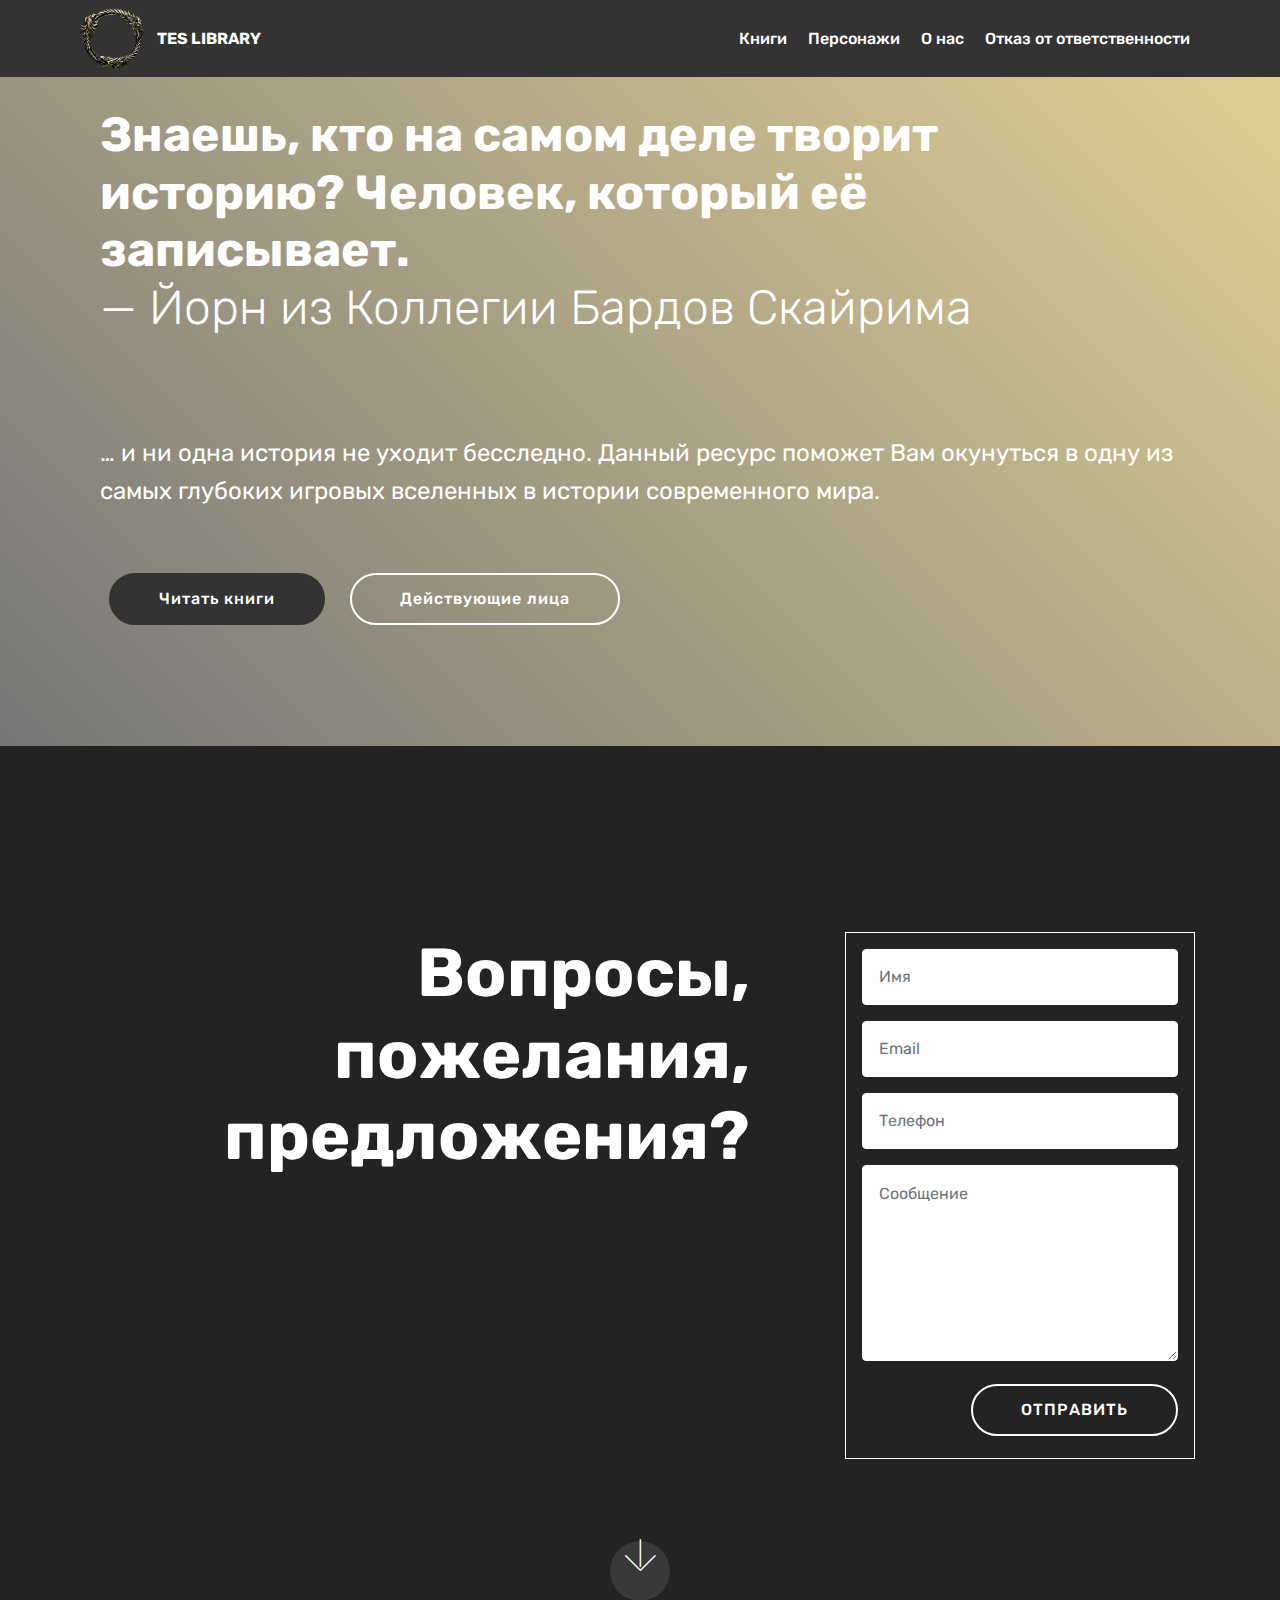
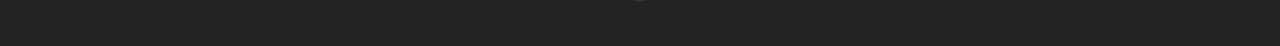
==== index.html @ db8ef919 "create github pages" ====
<!DOCTYPE html>
<html >
<head>
  <!-- Site made with Mobirise Website Builder v4.9.3, https://mobirise.com -->
  <meta charset="UTF-8">
  <meta http-equiv="X-UA-Compatible" content="IE=edge">
  <meta name="generator" content="Mobirise v4.9.3, mobirise.com">
  <meta name="viewport" content="width=device-width, initial-scale=1, minimum-scale=1">
  <link rel="shortcut icon" href="assets/images/81dlpqlgoojjxayufysp-122x116.png" type="image/x-icon">
  <meta name="description" content="">
  <title>Home</title>
  <link rel="stylesheet" href="assets/web/assets/mobirise-icons/mobirise-icons.css">
  <link rel="stylesheet" href="assets/tether/tether.min.css">
  <link rel="stylesheet" href="assets/bootstrap/css/bootstrap.min.css">
  <link rel="stylesheet" href="assets/bootstrap/css/bootstrap-grid.min.css">
  <link rel="stylesheet" href="assets/bootstrap/css/bootstrap-reboot.min.css">
  <link rel="stylesheet" href="assets/dropdown/css/style.css">
  <link rel="stylesheet" href="assets/theme/css/style.css">
  <link rel="stylesheet" href="assets/mobirise/css/mbr-additional.css" type="text/css">
  
  
  
</head>
<body>
  <section class="menu cid-rihI0V4SAQ" once="menu" id="menu1-6">

    

    <nav class="navbar navbar-expand beta-menu navbar-dropdown align-items-center navbar-fixed-top navbar-toggleable-sm">
        <button class="navbar-toggler navbar-toggler-right" type="button" data-toggle="collapse" data-target="#navbarSupportedContent" aria-controls="navbarSupportedContent" aria-expanded="false" aria-label="Toggle navigation">
            <div class="hamburger">
                <span></span>
                <span></span>
                <span></span>
                <span></span>
            </div>
        </button>
        <div class="menu-logo">
            <div class="navbar-brand">
                <span class="navbar-logo">
                    <a href="https://mobirise.co">
                         <img src="assets/images/81dlpqlgoojjxayufysp-122x116.png" alt="Mobirise" title="" style="height: 3.8rem;">
                    </a>
                </span>
                <span class="navbar-caption-wrap"><a class="navbar-caption text-white display-4" href="index.html">
                        TES LIBRARY&nbsp;</a></span>
            </div>
        </div>
        <div class="collapse navbar-collapse" id="navbarSupportedContent">
            <ul class="navbar-nav nav-dropdown nav-right" data-app-modern-menu="true"><li class="nav-item"><a class="nav-link link text-white display-4" href="page1.html">Книги</a></li>
                <li class="nav-item">
                    <a class="nav-link link text-white display-4" href="page2.html">Персонажи</a>
                </li><li class="nav-item"><a class="nav-link link text-white display-4" href="page3.html">О нас</a></li><li class="nav-item"><a class="nav-link link text-white display-4" href="page4.html">Отказ от ответственности</a></li></ul>
            
        </div>
    </nav>
</section>

<section class="engine"><a href="https://mobirise.info/i">free web creation software</a></section><section class="header11 cid-rihJgWOE3e" id="header11-9">

    <!-- Block parameters controls (Blue "Gear" panel) -->
    
    <!-- End block parameters -->

    
    <div class="container align-left">
        <div class="media-container-column mbr-white col-md-12">
            
            <h1 class="mbr-section-title py-3 mbr-fonts-style display-2"><strong>Знаешь, кто на самом деле творит историю? Человек, который её записывает.</strong> <br>— Йорн из Коллегии Бардов Скайрима<div>
</div><div><br></div></h1>
            <p class="mbr-text py-3 mbr-fonts-style display-5">… и ни одна история не уходит бесследно. Данный ресурс поможет Вам окунуться в одну из самых глубоких игровых вселенных в истории современного мира.&nbsp;</p>
            <div class="mbr-section-btn py-4"><a class="btn btn-md btn-black display-4" href="page1.html" target="_blank">Читать книги</a>
                    <a class="btn btn-md btn-white-outline display-4" href="page2.html" target="_blank">Действующие лица</a></div>
        </div>
    </div>

    
</section>

<section class="header15 cid-rihPOSLwlx mbr-fullscreen" id="header15-a">

    

    

    <div class="container align-right">
<div class="row">
    <div class="mbr-white col-lg-8 col-md-7 content-container">
        <h1 class="mbr-section-title mbr-bold pb-3 mbr-fonts-style display-1">
            Вопросы, пожелания, предложения?</h1>
        
    </div>
    <div class="col-lg-4 col-md-5">
    <div class="form-container">
        <div class="media-container-column" data-form-type="formoid">
            <div data-form-alert="" hidden="" class="align-center">Отправлено!</div>
            <form class="mbr-form" action="https://mobirise.com/" method="post" data-form-title="Mobirise Form"><input type="hidden" name="email" data-form-email="true" value="5bpHec1VFSGsi0i2sozHZeYH9Sbs2ukqjvYmIWT3O6rMFtMA8fcVnVNK/WlCzVybri4dU84wV6LlljpIEegWQL6EDV6+Tz4elAezHGu1z51g9LzbKJCFV5ev92vc1keq">
                <div data-for="name">
                    <div class="form-group">
                        <input type="text" class="form-control px-3" name="name" data-form-field="Name" placeholder="Имя" required="" id="name-header15-a">
                    </div>
                </div>
                <div data-for="email">
                    <div class="form-group">
                        <input type="email" class="form-control px-3" name="email" data-form-field="Email" placeholder="Email" required="" id="email-header15-a">
                    </div>
                </div>
                <div data-for="phone">
                    <div class="form-group">
                        <input type="tel" class="form-control px-3" name="phone" data-form-field="Phone" placeholder="Телефон" id="phone-header15-a">
                    </div>
                </div>
                <div class="form-group" data-for="message">
                    <textarea type="text" class="form-control px-3" name="message" rows="7" placeholder="Сообщение" data-form-field="Message" id="message-header15-a"></textarea>
                </div>
                <span class="input-group-btn"><button href="" type="submit" class="btn btn-form btn-white-outline display-4">ОТПРАВИТЬ</button></span>
            </form>
        </div>
    </div>
    </div>
</div>
    </div>
    <div class="mbr-arrow hidden-sm-down" aria-hidden="true">
        <a href="#next">
            <i class="mbri-down mbr-iconfont"></i>
        </a>
    </div>
</section>


  <script src="assets/web/assets/jquery/jquery.min.js"></script>
  <script src="assets/popper/popper.min.js"></script>
  <script src="assets/tether/tether.min.js"></script>
  <script src="assets/bootstrap/js/bootstrap.min.js"></script>
  <script src="assets/smoothscroll/smooth-scroll.js"></script>
  <script src="assets/dropdown/js/script.min.js"></script>
  <script src="assets/touchswipe/jquery.touch-swipe.min.js"></script>
  <script src="assets/theme/js/script.js"></script>
  <script src="assets/formoid/formoid.min.js"></script>
  
  
</body>
</html>
---- assets/web/assets/mobirise-icons/mobirise-icons.css ----
@font-face {
  font-family: 'MobiriseIcons';
  src:  url('mobirise-icons.eot?spat4u');
  src:  url('mobirise-icons.eot?spat4u#iefix') format('embedded-opentype'),
    url('mobirise-icons.ttf?spat4u') format('truetype'),
    url('mobirise-icons.woff?spat4u') format('woff'),
    url('mobirise-icons.svg?spat4u#MobiriseIcons') format('svg');
  font-weight: normal;
  font-style: normal;
}

[class^="mbri-"], [class*=" mbri-"] {
  /* use !important to prevent issues with browser extensions that change fonts */
  font-family: MobiriseIcons !important;
  speak: none;
  font-style: normal;
  font-weight: normal;
  font-variant: normal;
  text-transform: none;
  line-height: 1;

  /* Better Font Rendering =========== */
  -webkit-font-smoothing: antialiased;
  -moz-osx-font-smoothing: grayscale;
}

.mbri-add-submenu:before {
  content: "\e900";
}
.mbri-alert:before {
  content: "\e901";
}
.mbri-align-center:before {
  content: "\e902";
}
.mbri-align-justify:before {
  content: "\e903";
}
.mbri-align-left:before {
  content: "\e904";
}
.mbri-align-right:before {
  content: "\e905";
}
.mbri-android:before {
  content: "\e906";
}
.mbri-apple:before {
  content: "\e907";
}
.mbri-arrow-down:before {
  content: "\e908";
}
.mbri-arrow-next:before {
  content: "\e909";
}
.mbri-arrow-prev:before {
  content: "\e90a";
}
.mbri-arrow-up:before {
  content: "\e90b";
}
.mbri-bold:before {
  content: "\e90c";
}
.mbri-bookmark:before {
  content: "\e90d";
}
.mbri-bootstrap:before {
  content: "\e90e";
}
.mbri-briefcase:before {
  content: "\e90f";
}
.mbri-browse:before {
  content: "\e910";
}
.mbri-bulleted-list:before {
  content: "\e911";
}
.mbri-calendar:before {
  content: "\e912";
}
.mbri-camera:before {
  content: "\e913";
}
.mbri-cart-add:before {
  content: "\e914";
}
.mbri-cart-full:before {
  content: "\e915";
}
.mbri-cash:before {
  content: "\e916";
}
.mbri-change-style:before {
  content: "\e917";
}
.mbri-chat:before {
  content: "\e918";
}
.mbri-clock:before {
  content: "\e919";
}
.mbri-close:before {
  content: "\e91a";
}
.mbri-cloud:before {
  content: "\e91b";
}
.mbri-code:before {
  content: "\e91c";
}
.mbri-contact-form:before {
  content: "\e91d";
}
.mbri-credit-card:before {
  content: "\e91e";
}
.mbri-cursor-click:before {
  content: "\e91f";
}
.mbri-cust-feedback:before {
  content: "\e920";
}
.mbri-database:before {
  content: "\e921";
}
.mbri-delivery:before {
  content: "\e922";
}
.mbri-desktop:before {
  content: "\e923";
}
.mbri-devices:before {
  content: "\e924";
}
.mbri-down:before {
  content: "\e925";
}
.mbri-download:before {
  content: "\e989";
}
.mbri-drag-n-drop:before {
  content: "\e927";
}
.mbri-drag-n-drop2:before {
  content: "\e928";
}
.mbri-edit:before {
  content: "\e929";
}
.mbri-edit2:before {
  content: "\e92a";
}
.mbri-error:before {
  content: "\e92b";
}
.mbri-extension:before {
  content: "\e92c";
}
.mbri-features:before {
  content: "\e92d";
}
.mbri-file:before {
  content: "\e92e";
}
.mbri-flag:before {
  content: "\e92f";
}
.mbri-folder:before {
  content: "\e930";
}
.mbri-gift:before {
  content: "\e931";
}
.mbri-github:before {
  content: "\e932";
}
.mbri-globe:before {
  content: "\e933";
}
.mbri-globe-2:before {
  content: "\e934";
}
.mbri-growing-chart:before {
  content: "\e935";
}
.mbri-hearth:before {
  content: "\e936";
}
.mbri-help:before {
  content: "\e937";
}
.mbri-home:before {
  content: "\e938";
}
.mbri-hot-cup:before {
  content: "\e939";
}
.mbri-idea:before {
  content: "\e93a";
}
.mbri-image-gallery:before {
  content: "\e93b";
}
.mbri-image-slider:before {
  content: "\e93c";
}
.mbri-info:before {
  content: "\e93d";
}
.mbri-italic:before {
  content: "\e93e";
}
.mbri-key:before {
  content: "\e93f";
}
.mbri-laptop:before {
  content: "\e940";
}
.mbri-layers:before {
  content: "\e941";
}
.mbri-left-right:before {
  content: "\e942";
}
.mbri-left:before {
  content: "\e943";
}
.mbri-letter:before {
  content: "\e944";
}
.mbri-like:before {
  content: "\e945";
}
.mbri-link:before {
  content: "\e946";
}
.mbri-lock:before {
  content: "\e947";
}
.mbri-login:before {
  content: "\e948";
}
.mbri-logout:before {
  content: "\e949";
}
.mbri-magic-stick:before {
  content: "\e94a";
}
.mbri-map-pin:before {
  content: "\e94b";
}
.mbri-menu:before {
  content: "\e94c";
}
.mbri-mobile:before {
  content: "\e94d";
}
.mbri-mobile2:before {
  content: "\e94e";
}
.mbri-mobirise:before {
  content: "\e94f";
}
.mbri-more-horizontal:before {
  content: "\e950";
}
.mbri-more-vertical:before {
  content: "\e951";
}
.mbri-music:before {
  content: "\e952";
}
.mbri-new-file:before {
  content: "\e953";
}
.mbri-numbered-list:before {
  content: "\e954";
}
.mbri-opened-folder:before {
  content: "\e955";
}
.mbri-pages:before {
  content: "\e956";
}
.mbri-paper-plane:before {
  content: "\e957";
}
.mbri-paperclip:before {
  content: "\e958";
}
.mbri-photo:before {
  content: "\e959";
}
.mbri-photos:before {
  content: "\e95a";
}
.mbri-pin:before {
  content: "\e95b";
}
.mbri-play:before {
  content: "\e95c";
}
.mbri-plus:before {
  content: "\e95d";
}
.mbri-preview:before {
  content: "\e95e";
}
.mbri-print:before {
  content: "\e95f";
}
.mbri-protect:before {
  content: "\e960";
}
.mbri-question:before {
  content: "\e961";
}
.mbri-quote-left:before {
  content: "\e962";
}
.mbri-quote-right:before {
  content: "\e963";
}
.mbri-refresh:before {
  content: "\e964";
}
.mbri-responsive:before {
  content: "\e965";
}
.mbri-right:before {
  content: "\e966";
}
.mbri-rocket:before {
  content: "\e967";
}
.mbri-sad-face:before {
  content: "\e968";
}
.mbri-sale:before {
  content: "\e969";
}
.mbri-save:before {
  content: "\e96a";
}
.mbri-search:before {
  content: "\e96b";
}
.mbri-setting:before {
  content: "\e96c";
}
.mbri-setting2:before {
  content: "\e96d";
}
.mbri-setting3:before {
  content: "\e96e";
}
.mbri-share:before {
  content: "\e96f";
}
.mbri-shopping-bag:before {
  content: "\e970";
}
.mbri-shopping-basket:before {
  content: "\e971";
}
.mbri-shopping-cart:before {
  content: "\e972";
}
.mbri-sites:before {
  content: "\e973";
}
.mbri-smile-face:before {
  content: "\e974";
}
.mbri-speed:before {
  content: "\e975";
}
.mbri-star:before {
  content: "\e976";
}
.mbri-success:before {
  content: "\e977";
}
.mbri-sun:before {
  content: "\e978";
}
.mbri-sun2:before {
  content: "\e979";
}
.mbri-tablet:before {
  content: "\e97a";
}
.mbri-tablet-vertical:before {
  content: "\e97b";
}
.mbri-target:before {
  content: "\e97c";
}
.mbri-timer:before {
  content: "\e97d";
}
.mbri-to-ftp:before {
  content: "\e97e";
}
.mbri-to-local-drive:before {
  content: "\e97f";
}
.mbri-touch-swipe:before {
  content: "\e980";
}
.mbri-touch:before {
  content: "\e981";
}
.mbri-trash:before {
  content: "\e982";
}
.mbri-underline:before {
  content: "\e983";
}
.mbri-unlink:before {
  content: "\e984";
}
.mbri-unlock:before {
  content: "\e985";
}
.mbri-up-down:before {
  content: "\e986";
}
.mbri-up:before {
  content: "\e987";
}
.mbri-update:before {
  content: "\e988";
}
.mbri-upload:before {
 content: "\e926"; 
}
.mbri-user:before {
  content: "\e98a";
}
.mbri-user2:before {
  content: "\e98b";
}
.mbri-users:before {
  content: "\e98c";
}
.mbri-video:before {
  content: "\e98d";
}
.mbri-video-play:before {
  content: "\e98e";
}
.mbri-watch:before {
  content: "\e98f";
}
.mbri-website-theme:before {
  content: "\e990";
}
.mbri-wifi:before {
  content: "\e991";
}
.mbri-windows:before {
  content: "\e992";
}
.mbri-zoom-out:before {
  content: "\e993";
}
.mbri-redo:before {
  content: "\e994";
}
.mbri-undo:before {
  content: "\e995";
}
---- assets/dropdown/css/style.css ----
.navbar-dropdown {
  left: 0;
  padding: 0;
  position: absolute;
  right: 0;
  top: 0;
  transition: all 0.45s ease;
  z-index: 1030;
  background: #282828; }
  .navbar-dropdown .navbar-logo {
    margin-right: 0.8rem;
    transition: margin 0.3s ease-in-out;
    vertical-align: middle; }
    .navbar-dropdown .navbar-logo img {
      height: 3.125rem;
      transition: all 0.3s ease-in-out; }
    .navbar-dropdown .navbar-logo.mbr-iconfont {
      font-size: 3.125rem;
      line-height: 3.125rem; }
  .navbar-dropdown .navbar-caption {
    font-weight: 700;
    white-space: normal;
    vertical-align: -4px;
    line-height: 3.125rem !important; }
    .navbar-dropdown .navbar-caption, .navbar-dropdown .navbar-caption:hover {
      color: inherit;
      text-decoration: none; }
  .navbar-dropdown .mbr-iconfont + .navbar-caption {
    vertical-align: -1px; }
  .navbar-dropdown.navbar-fixed-top {
    position: fixed; }
  .navbar-dropdown .navbar-brand span {
    vertical-align: -4px; }
  .navbar-dropdown.bg-color.transparent {
    background: none; }
  .navbar-dropdown.navbar-short .navbar-brand {
    padding: 0.625rem 0; }
    .navbar-dropdown.navbar-short .navbar-brand span {
      vertical-align: -1px; }
  .navbar-dropdown.navbar-short .navbar-caption {
    line-height: 2.375rem !important;
    vertical-align: -2px; }
  .navbar-dropdown.navbar-short .navbar-logo {
    margin-right: 0.5rem; }
    .navbar-dropdown.navbar-short .navbar-logo img {
      height: 2.375rem; }
    .navbar-dropdown.navbar-short .navbar-logo.mbr-iconfont {
      font-size: 2.375rem;
      line-height: 2.375rem; }
  .navbar-dropdown.navbar-short .mbr-table-cell {
    height: 3.625rem; }
  .navbar-dropdown .navbar-close {
    left: 0.6875rem;
    position: fixed;
    top: 0.75rem;
    z-index: 1000; }
  .navbar-dropdown .hamburger-icon {
    content: "";
    display: inline-block;
    vertical-align: middle;
    width: 16px;
    -webkit-box-shadow: 0 -6px 0 1px #282828,0 0 0 1px #282828,0 6px 0 1px #282828;
    -moz-box-shadow: 0 -6px 0 1px #282828,0 0 0 1px #282828,0 6px 0 1px #282828;
    box-shadow: 0 -6px 0 1px #282828,0 0 0 1px #282828,0 6px 0 1px #282828; }

.dropdown-menu .dropdown-toggle[data-toggle="dropdown-submenu"]::after {
  border-bottom: 0.35em solid transparent;
  border-left: 0.35em solid;
  border-right: 0;
  border-top: 0.35em solid transparent;
  margin-left: 0.3rem; }

.dropdown-menu .dropdown-item:focus {
  outline: 0; }

.nav-dropdown {
  font-size: 0.75rem;
  font-weight: 500;
  height: auto !important; }
  .nav-dropdown .nav-btn {
    padding-left: 1rem; }
  .nav-dropdown .link {
    margin: .667em 1.667em;
    font-weight: 500;
    padding: 0;
    transition: color .2s ease-in-out; }
    .nav-dropdown .link.dropdown-toggle {
      margin-right: 2.583em; }
      .nav-dropdown .link.dropdown-toggle::after {
        margin-left: .25rem;
        border-top: 0.35em solid;
        border-right: 0.35em solid transparent;
        border-left: 0.35em solid transparent;
        border-bottom: 0; }
      .nav-dropdown .link.dropdown-toggle[aria-expanded="true"] {
        margin: 0;
        padding: 0.667em 3.263em  0.667em 1.667em; }
  .nav-dropdown .link::after,
  .nav-dropdown .dropdown-item::after {
    color: inherit; }
  .nav-dropdown .btn {
    font-size: 0.75rem;
    font-weight: 700;
    letter-spacing: 0;
    margin-bottom: 0;
    padding-left: 1.25rem;
    padding-right: 1.25rem; }
  .nav-dropdown .dropdown-menu {
    border-radius: 0;
    border: 0;
    left: 0;
    margin: 0;
    padding-bottom: 1.25rem;
    padding-top: 1.25rem;
    position: relative; }
  .nav-dropdown .dropdown-submenu {
    margin-left: 0.125rem;
    top: 0; }
  .nav-dropdown .dropdown-item {
    font-weight: 500;
    line-height: 2;
    padding: 0.3846em 4.615em 0.3846em 1.5385em;
    position: relative;
    transition: color .2s ease-in-out, background-color .2s ease-in-out; }
    .nav-dropdown .dropdown-item::after {
      margin-top: -0.3077em;
      position: absolute;
      right: 1.1538em;
      top: 50%; }
    .nav-dropdown .dropdown-item:focus, .nav-dropdown .dropdown-item:hover {
      background: none; }

@media (max-width: 767px) {
  .nav-dropdown.navbar-toggleable-sm {
    bottom: 0;
    display: none;
    left: 0;
    overflow-x: hidden;
    position: fixed;
    top: 0;
    transform: translateX(-100%);
    -ms-transform: translateX(-100%);
    -webkit-transform: translateX(-100%);
    width: 18.75rem;
    z-index: 999; } }
.nav-dropdown.navbar-toggleable-xl {
  bottom: 0;
  display: none;
  left: 0;
  overflow-x: hidden;
  position: fixed;
  top: 0;
  transform: translateX(-100%);
  -ms-transform: translateX(-100%);
  -webkit-transform: translateX(-100%);
  width: 18.75rem;
  z-index: 999; }

.nav-dropdown-sm {
  display: block !important;
  overflow-x: hidden;
  overflow: auto;
  padding-top: 3.875rem; }
  .nav-dropdown-sm::after {
    content: "";
    display: block;
    height: 3rem;
    width: 100%; }
  .nav-dropdown-sm.collapse.in ~ .navbar-close {
    display: block !important; }
  .nav-dropdown-sm.collapsing, .nav-dropdown-sm.collapse.in {
    transform: translateX(0);
    -ms-transform: translateX(0);
    -webkit-transform: translateX(0);
    transition: all 0.25s ease-out;
    -webkit-transition: all 0.25s ease-out;
    background: #282828; }
  .nav-dropdown-sm.collapsing[aria-expanded="false"] {
    transform: translateX(-100%);
    -ms-transform: translateX(-100%);
    -webkit-transform: translateX(-100%); }
  .nav-dropdown-sm .nav-item {
    display: block;
    margin-left: 0 !important;
    padding-left: 0; }
  .nav-dropdown-sm .link,
  .nav-dropdown-sm .dropdown-item {
    border-top: 1px dotted rgba(255, 255, 255, 0.1);
    font-size: 0.8125rem;
    line-height: 1.6;
    margin: 0 !important;
    padding: 0.875rem 2.4rem 0.875rem 1.5625rem !important;
    position: relative;
    white-space: normal; }
    .nav-dropdown-sm .link:focus, .nav-dropdown-sm .link:hover,
    .nav-dropdown-sm .dropdown-item:focus,
    .nav-dropdown-sm .dropdown-item:hover {
      background: rgba(0, 0, 0, 0.2) !important;
      color: #c0a375; }
  .nav-dropdown-sm .nav-btn {
    position: relative;
    padding: 1.5625rem 1.5625rem 0 1.5625rem; }
    .nav-dropdown-sm .nav-btn::before {
      border-top: 1px dotted rgba(255, 255, 255, 0.1);
      content: "";
      left: 0;
      position: absolute;
      top: 0;
      width: 100%; }
    .nav-dropdown-sm .nav-btn + .nav-btn {
      padding-top: 0.625rem; }
      .nav-dropdown-sm .nav-btn + .nav-btn::before {
        display: none; }
  .nav-dropdown-sm .btn {
    padding: 0.625rem 0; }
  .nav-dropdown-sm .dropdown-toggle[data-toggle="dropdown-submenu"]::after {
    margin-left: .25rem;
    border-top: 0.35em solid;
    border-right: 0.35em solid transparent;
    border-left: 0.35em solid transparent;
    border-bottom: 0; }
  .nav-dropdown-sm .dropdown-toggle[data-toggle="dropdown-submenu"][aria-expanded="true"]::after {
    border-top: 0;
    border-right: 0.35em solid transparent;
    border-left: 0.35em solid transparent;
    border-bottom: 0.35em solid; }
  .nav-dropdown-sm .dropdown-menu {
    margin: 0;
    padding: 0;
    position: relative;
    top: 0;
    left: 0;
    width: 100%;
    border: 0;
    float: none;
    border-radius: 0;
    background: none; }
  .nav-dropdown-sm .dropdown-submenu {
    left: 100%;
    margin-left: 0.125rem;
    margin-top: -1.25rem;
    top: 0; }

.navbar-toggleable-sm .nav-dropdown .dropdown-menu {
  position: absolute; }

.navbar-toggleable-sm .nav-dropdown .dropdown-submenu {
  left: 100%;
  margin-left: 0.125rem;
  margin-top: -1.25rem;
  top: 0; }

.navbar-toggleable-sm.opened .nav-dropdown .dropdown-menu {
  position: relative; }

.navbar-toggleable-sm.opened .nav-dropdown .dropdown-submenu {
  left: 0;
  margin-left: 00rem;
  margin-top: 0rem;
  top: 0; }

.is-builder .nav-dropdown.collapsing {
  transition: none !important; }

/*# sourceMappingURL=style.css.map */
---- assets/theme/css/style.css ----
/*!
 * Mobirise v4 theme (https://mobirise.com/)
 * Copyright 2017 Mobirise
 */
section {
  background-color: #eeeeee; }

section,
.container,
.container-fluid {
  position: relative;
  word-wrap: break-word; }

a.mbr-iconfont:hover {
  text-decoration: none; }

.article .lead p, .article .lead ul, .article .lead ol, .article .lead pre, .article .lead blockquote {
  margin-bottom: 0; }

a {
  font-style: normal;
  font-weight: 400;
  cursor: pointer; }
  a, a:hover {
    text-decoration: none; }

figure {
  margin-bottom: 0; }

body {
  color: #232323; }

h1, h2, h3, h4, h5, h6,
.h1, .h2, .h3, .h4, .h5, .h6,
.display-1, .display-2, .display-3, .display-4 {
  line-height: 1;
  word-break: break-word;
  word-wrap: break-word; }

b, strong {
  font-weight: bold; }

blockquote {
  padding: 10px 0 10px 20px;
  position: relative;
  border-left: 2px solid;
  border-color: #ff3366; }

input:-webkit-autofill, input:-webkit-autofill:hover, input:-webkit-autofill:focus, input:-webkit-autofill:active {
  transition-delay: 9999s;
  transition-property: background-color, color; }

textarea[type="hidden"] {
  display: none; }

body {
  position: relative; }

section {
  background-position: 50% 50%;
  background-repeat: no-repeat;
  background-size: cover; }
  section .mbr-background-video,
  section .mbr-background-video-preview {
    position: absolute;
    bottom: 0;
    left: 0;
    right: 0;
    top: 0; }

.hidden {
  visibility: hidden; }

.mbr-z-index20 {
  z-index: 20; }

/*! Base colors */
.mbr-white {
  color: #ffffff; }

.mbr-black {
  color: #000000; }

.mbr-bg-white {
  background-color: #ffffff; }

.mbr-bg-black {
  background-color: #000000; }

/*! Text-aligns */
.align-left {
  text-align: left; }

.align-center {
  text-align: center; }

.align-right {
  text-align: right; }

@media (max-width: 767px) {
  .align-left, .align-center, .align-right, .mbr-section-btn, .mbr-section-title {
    text-align: center; } }
/*! Font-weight  */
.mbr-light {
  font-weight: 300; }

.mbr-regular {
  font-weight: 400; }

.mbr-semibold {
  font-weight: 500; }

.mbr-bold {
  font-weight: 700; }

/*! Media  */
.media-size-item {
  -webkit-flex: 1 1 auto;
  -moz-flex: 1 1 auto;
  -ms-flex: 1 1 auto;
  -o-flex: 1 1 auto;
  flex: 1 1 auto; }

.media-content {
  -webkit-flex-basis: 100%;
  flex-basis: 100%; }

.media-container-row {
  display: -ms-flexbox;
  display: -webkit-flex;
  display: flex;
  -webkit-flex-direction: row;
  -ms-flex-direction: row;
  flex-direction: row;
  -webkit-flex-wrap: wrap;
  -ms-flex-wrap: wrap;
  flex-wrap: wrap;
  -webkit-justify-content: center;
  -ms-flex-pack: center;
  justify-content: center;
  -webkit-align-content: center;
  -ms-flex-line-pack: center;
  align-content: center;
  -webkit-align-items: start;
  -ms-flex-align: start;
  align-items: start; }
  .media-container-row .media-size-item {
    width: 400px; }

.media-container-column {
  display: -ms-flexbox;
  display: -webkit-flex;
  display: flex;
  -webkit-flex-direction: column;
  -ms-flex-direction: column;
  flex-direction: column;
  -webkit-flex-wrap: wrap;
  -ms-flex-wrap: wrap;
  flex-wrap: wrap;
  -webkit-justify-content: center;
  -ms-flex-pack: center;
  justify-content: center;
  -webkit-align-content: center;
  -ms-flex-line-pack: center;
  align-content: center;
  -webkit-align-items: stretch;
  -ms-flex-align: stretch;
  align-items: stretch; }
  .media-container-column > * {
    width: 100%; }

@media (min-width: 992px) {
  .media-container-row {
    -webkit-flex-wrap: nowrap;
    -ms-flex-wrap: nowrap;
    flex-wrap: nowrap; } }
figure {
  overflow: hidden; }

figure[mbr-media-size] {
  transition: width 0.1s; }

.mbr-figure img, .mbr-figure iframe {
  display: block;
  width: 100%; }

.card {
  background-color: transparent;
  border: none; }

.card-img {
  text-align: center;
  flex-shrink: 0;
  -webkit-flex-shrink: 0; }

.media {
  max-width: 100%;
  margin: 0 auto; }

.mbr-figure {
  -ms-flex-item-align: center;
  -ms-grid-row-align: center;
  -webkit-align-self: center;
  align-self: center; }

.media-container > div {
  max-width: 100%; }

.mbr-figure img, .card-img img {
  width: 100%; }

@media (max-width: 991px) {
  .media-size-item {
    width: auto !important; }

  .media {
    width: auto; }

  .mbr-figure {
    width: 100% !important; } }
/*! Buttons */
.mbr-section-btn {
  margin-left: -.25rem;
  margin-right: -.25rem;
  font-size: 0; }

nav .mbr-section-btn {
  margin-left: 0rem;
  margin-right: 0rem; }

/*! Btn icon margin */
.btn .mbr-iconfont, .btn.btn-sm .mbr-iconfont {
  cursor: pointer;
  margin-right: 0.5rem; }

.btn.btn-md .mbr-iconfont, .btn.btn-md .mbr-iconfont {
  margin-right: 0.8rem; }

.mbr-regular {
  font-weight: 400; }

.mbr-semibold {
  font-weight: 500; }

.mbr-bold {
  font-weight: 700; }

[type="submit"] {
  -webkit-appearance: none; }

/*! Full-screen */
.mbr-fullscreen .mbr-overlay {
  min-height: 100vh; }

.mbr-fullscreen {
  display: flex;
  display: -webkit-flex;
  display: -moz-flex;
  display: -ms-flex;
  display: -o-flex;
  align-items: center;
  -webkit-align-items: center;
  min-height: 100vh;
  padding-top: 3rem;
  padding-bottom: 3rem; }

/*! Map */
.map {
  height: 25rem;
  position: relative; }
  .map iframe {
    width: 100%;
    height: 100%; }

/* Form */
.form-asterisk {
  font-family: initial;
  position: absolute;
  top: -2px;
  font-weight: normal; }

/*! Scroll to top arrow */
.mbr-arrow-up {
  bottom: 25px;
  right: 90px;
  position: fixed;
  text-align: right;
  z-index: 5000;
  color: #ffffff;
  font-size: 32px;
  transform: rotate(180deg);
  -webkit-transform: rotate(180deg); }

.mbr-arrow-up a {
  background: rgba(0, 0, 0, 0.2);
  border-radius: 3px;
  color: #fff;
  display: inline-block;
  height: 60px;
  width: 60px;
  outline-style: none !important;
  position: relative;
  text-decoration: none;
  transition: all .3s ease-in-out;
  cursor: pointer;
  text-align: center; }
  .mbr-arrow-up a:hover {
    background-color: rgba(0, 0, 0, 0.4); }
  .mbr-arrow-up a i {
    line-height: 60px; }

.mbr-arrow-up-icon {
  display: block;
  color: #fff; }

.mbr-arrow-up-icon::before {
  content: "\203a";
  display: inline-block;
  font-family: serif;
  font-size: 32px;
  line-height: 1;
  font-style: normal;
  position: relative;
  top: 6px;
  left: -4px;
  -webkit-transform: rotate(-90deg);
  transform: rotate(-90deg); }

/*! Arrow Down */
.mbr-arrow {
  position: absolute;
  bottom: 45px;
  left: 50%;
  width: 60px;
  height: 60px;
  cursor: pointer;
  background-color: rgba(80, 80, 80, 0.5);
  border-radius: 50%;
  -webkit-transform: translateX(-50%);
  transform: translateX(-50%); }
  .mbr-arrow > a {
    display: inline-block;
    text-decoration: none;
    outline-style: none;
    -webkit-animation: arrowdown 1.7s ease-in-out infinite;
    animation: arrowdown 1.7s ease-in-out infinite; }
    .mbr-arrow > a > i {
      position: absolute;
      top: -2px;
      left: 15px;
      font-size: 2rem; }

@keyframes arrowdown {
  0% {
    transform: translateY(0px);
    -webkit-transform: translateY(0px); }
  50% {
    transform: translateY(-5px);
    -webkit-transform: translateY(-5px); }
  100% {
    transform: translateY(0px);
    -webkit-transform: translateY(0px); } }
@-webkit-keyframes arrowdown {
  0% {
    transform: translateY(0px);
    -webkit-transform: translateY(0px); }
  50% {
    transform: translateY(-5px);
    -webkit-transform: translateY(-5px); }
  100% {
    transform: translateY(0px);
    -webkit-transform: translateY(0px); } }
@media (max-width: 500px) {
  .mbr-arrow-up {
    left: 50%;
    right: auto;
    transform: translateX(-50%) rotate(180deg);
    -webkit-transform: translateX(-50%) rotate(180deg); } }
/*Gradients animation*/
@keyframes gradient-animation {
  from {
    background-position: 0% 100%;
    animation-timing-function: ease-in-out; }
  to {
    background-position: 100% 0%;
    animation-timing-function: ease-in-out; } }
@-webkit-keyframes gradient-animation {
  from {
    background-position: 0% 100%;
    animation-timing-function: ease-in-out; }
  to {
    background-position: 100% 0%;
    animation-timing-function: ease-in-out; } }
.bg-gradient {
  background-size: 200% 200%;
  animation: gradient-animation 5s infinite alternate;
  -webkit-animation: gradient-animation 5s infinite alternate; }

.menu .navbar-brand {
  display: -webkit-flex; }
  .menu .navbar-brand span {
    display: flex;
    display: -webkit-flex; }
  .menu .navbar-brand .navbar-caption-wrap {
    display: -webkit-flex; }
  .menu .navbar-brand .navbar-logo img {
    display: -webkit-flex; }
@media (min-width: 768px) and (max-width: 991px) {
  .menu .navbar-toggleable-sm .navbar-nav {
    display: -webkit-box;
    display: -webkit-flex;
    display: -ms-flexbox; } }
@media (min-width: 992px) {
  .menu .navbar-nav.nav-dropdown {
    display: -webkit-flex; }
  .menu .navbar-toggleable-sm .navbar-collapse {
    display: -webkit-flex !important; } }
@media (max-width: 767px) {
  .menu .navbar-collapse {
    overflow-y: auto;
    max-height: 80vh; }
  .menu .dropdown-menu {
    max-height: 60vh;
    overflow-y: auto; } }

.navbar {
  display: -webkit-flex;
  -webkit-flex-wrap: wrap;
  -webkit-align-items: center;
  -webkit-justify-content: space-between; }

.navbar-collapse {
  -webkit-flex-basis: 100%;
  -webkit-flex-grow: 1;
  -webkit-align-items: center; }

.nav-dropdown .link {
  padding: .667em 1.667em !important;
  margin: 0 !important; }

.nav {
  display: -webkit-flex;
  -webkit-flex-wrap: wrap; }

.row {
  display: -webkit-flex;
  -webkit-flex-wrap: wrap; }

.justify-content-center {
  -webkit-justify-content: center; }

.form-inline {
  display: -webkit-flex;
  -webkit-flex-flow: row wrap;
  -webkit-align-items: center; }

.card-wrapper {
  -webkit-flex: 1; }

.carousel-control {
  z-index: 10;
  display: -webkit-flex;
  -webkit-align-items: center;
  -webkit-justify-content: center; }

.carousel-controls {
  display: -webkit-flex; }

.media {
  display: -webkit-flex; }

/*# sourceMappingURL=style.css.map */
.engine {
	position: absolute;
	text-indent: -2400px;
	text-align: center;
	padding: 0;
	top: 0;
	left: -2400px;
}
---- assets/mobirise/css/mbr-additional.css ----
@import url(https://fonts.googleapis.com/css?family=Rubik:300,300i,400,400i,500,500i,700,700i,900,900i);





body {
  font-style: normal;
  line-height: 1.5;
}
.mbr-section-title {
  font-style: normal;
  line-height: 1.2;
}
.mbr-section-subtitle {
  line-height: 1.3;
}
.mbr-text {
  font-style: normal;
  line-height: 1.6;
}
.display-1 {
  font-family: 'Rubik', sans-serif;
  font-size: 4.25rem;
}
.display-1 > .mbr-iconfont {
  font-size: 6.8rem;
}
.display-2 {
  font-family: 'Rubik', sans-serif;
  font-size: 3rem;
}
.display-2 > .mbr-iconfont {
  font-size: 4.8rem;
}
.display-4 {
  font-family: 'Rubik', sans-serif;
  font-size: 1rem;
}
.display-4 > .mbr-iconfont {
  font-size: 1.6rem;
}
.display-5 {
  font-family: 'Rubik', sans-serif;
  font-size: 1.5rem;
}
.display-5 > .mbr-iconfont {
  font-size: 2.4rem;
}
.display-7 {
  font-family: 'Rubik', sans-serif;
  font-size: 1rem;
}
.display-7 > .mbr-iconfont {
  font-size: 1.6rem;
}
/* ---- Fluid typography for mobile devices ---- */
/* 1.4 - font scale ratio ( bootstrap == 1.42857 ) */
/* 100vw - current viewport width */
/* (48 - 20)  48 == 48rem == 768px, 20 == 20rem == 320px(minimal supported viewport) */
/* 0.65 - min scale variable, may vary */
@media (max-width: 768px) {
  .display-1 {
    font-size: 3.4rem;
    font-size: calc( 2.1374999999999997rem + (4.25 - 2.1374999999999997) * ((100vw - 20rem) / (48 - 20)));
    line-height: calc( 1.4 * (2.1374999999999997rem + (4.25 - 2.1374999999999997) * ((100vw - 20rem) / (48 - 20))));
  }
  .display-2 {
    font-size: 2.4rem;
    font-size: calc( 1.7rem + (3 - 1.7) * ((100vw - 20rem) / (48 - 20)));
    line-height: calc( 1.4 * (1.7rem + (3 - 1.7) * ((100vw - 20rem) / (48 - 20))));
  }
  .display-4 {
    font-size: 0.8rem;
    font-size: calc( 1rem + (1 - 1) * ((100vw - 20rem) / (48 - 20)));
    line-height: calc( 1.4 * (1rem + (1 - 1) * ((100vw - 20rem) / (48 - 20))));
  }
  .display-5 {
    font-size: 1.2rem;
    font-size: calc( 1.175rem + (1.5 - 1.175) * ((100vw - 20rem) / (48 - 20)));
    line-height: calc( 1.4 * (1.175rem + (1.5 - 1.175) * ((100vw - 20rem) / (48 - 20))));
  }
}
/* Buttons */
.btn {
  font-weight: 500;
  border-width: 2px;
  font-style: normal;
  letter-spacing: 1px;
  margin: .4rem .8rem;
  white-space: normal;
  -webkit-transition: all 0.3s ease-in-out;
  -moz-transition: all 0.3s ease-in-out;
  transition: all 0.3s ease-in-out;
  display: inline-flex;
  align-items: center;
  justify-content: center;
  word-break: break-word;
  -webkit-align-items: center;
  -webkit-justify-content: center;
  display: -webkit-inline-flex;
  padding: 1rem 3rem;
  border-radius: 3px;
}
.btn-sm {
  font-weight: 500;
  letter-spacing: 1px;
  -webkit-transition: all 0.3s ease-in-out;
  -moz-transition: all 0.3s ease-in-out;
  transition: all 0.3s ease-in-out;
  padding: 0.6rem 1.5rem;
  border-radius: 3px;
}
.btn-md {
  font-weight: 500;
  letter-spacing: 1px;
  margin: .4rem .8rem !important;
  -webkit-transition: all 0.3s ease-in-out;
  -moz-transition: all 0.3s ease-in-out;
  transition: all 0.3s ease-in-out;
  padding: 1rem 3rem;
  border-radius: 3px;
}
.btn-lg {
  font-weight: 500;
  letter-spacing: 1px;
  margin: .4rem .8rem !important;
  -webkit-transition: all 0.3s ease-in-out;
  -moz-transition: all 0.3s ease-in-out;
  transition: all 0.3s ease-in-out;
  padding: 1.2rem 3.2rem;
  border-radius: 3px;
}
.bg-primary {
  background-color: #149dcc !important;
}
.bg-success {
  background-color: #f7ed4a !important;
}
.bg-info {
  background-color: #82786e !important;
}
.bg-warning {
  background-color: #879a9f !important;
}
.bg-danger {
  background-color: #b1a374 !important;
}
.btn-primary,
.btn-primary:active {
  background-color: #149dcc !important;
  border-color: #149dcc !important;
  color: #ffffff !important;
}
.btn-primary:hover,
.btn-primary:focus,
.btn-primary.focus,
.btn-primary.active {
  color: #ffffff !important;
  background-color: #0d6786 !important;
  border-color: #0d6786 !important;
}
.btn-primary.disabled,
.btn-primary:disabled {
  color: #ffffff !important;
  background-color: #0d6786 !important;
  border-color: #0d6786 !important;
}
.btn-secondary,
.btn-secondary:active {
  background-color: #ff3366 !important;
  border-color: #ff3366 !important;
  color: #ffffff !important;
}
.btn-secondary:hover,
.btn-secondary:focus,
.btn-secondary.focus,
.btn-secondary.active {
  color: #ffffff !important;
  background-color: #e50039 !important;
  border-color: #e50039 !important;
}
.btn-secondary.disabled,
.btn-secondary:disabled {
  color: #ffffff !important;
  background-color: #e50039 !important;
  border-color: #e50039 !important;
}
.btn-info,
.btn-info:active {
  background-color: #82786e !important;
  border-color: #82786e !important;
  color: #ffffff !important;
}
.btn-info:hover,
.btn-info:focus,
.btn-info.focus,
.btn-info.active {
  color: #ffffff !important;
  background-color: #59524b !important;
  border-color: #59524b !important;
}
.btn-info.disabled,
.btn-info:disabled {
  color: #ffffff !important;
  background-color: #59524b !important;
  border-color: #59524b !important;
}
.btn-success,
.btn-success:active {
  background-color: #f7ed4a !important;
  border-color: #f7ed4a !important;
  color: #3f3c03 !important;
}
.btn-success:hover,
.btn-success:focus,
.btn-success.focus,
.btn-success.active {
  color: #3f3c03 !important;
  background-color: #eadd0a !important;
  border-color: #eadd0a !important;
}
.btn-success.disabled,
.btn-success:disabled {
  color: #3f3c03 !important;
  background-color: #eadd0a !important;
  border-color: #eadd0a !important;
}
.btn-warning,
.btn-warning:active {
  background-color: #879a9f !important;
  border-color: #879a9f !important;
  color: #ffffff !important;
}
.btn-warning:hover,
.btn-warning:focus,
.btn-warning.focus,
.btn-warning.active {
  color: #ffffff !important;
  background-color: #617479 !important;
  border-color: #617479 !important;
}
.btn-warning.disabled,
.btn-warning:disabled {
  color: #ffffff !important;
  background-color: #617479 !important;
  border-color: #617479 !important;
}
.btn-danger,
.btn-danger:active {
  background-color: #b1a374 !important;
  border-color: #b1a374 !important;
  color: #ffffff !important;
}
.btn-danger:hover,
.btn-danger:focus,
.btn-danger.focus,
.btn-danger.active {
  color: #ffffff !important;
  background-color: #8b7d4e !important;
  border-color: #8b7d4e !important;
}
.btn-danger.disabled,
.btn-danger:disabled {
  color: #ffffff !important;
  background-color: #8b7d4e !important;
  border-color: #8b7d4e !important;
}
.btn-white {
  color: #333333 !important;
}
.btn-white,
.btn-white:active {
  background-color: #ffffff !important;
  border-color: #ffffff !important;
  color: #808080 !important;
}
.btn-white:hover,
.btn-white:focus,
.btn-white.focus,
.btn-white.active {
  color: #808080 !important;
  background-color: #d9d9d9 !important;
  border-color: #d9d9d9 !important;
}
.btn-white.disabled,
.btn-white:disabled {
  color: #808080 !important;
  background-color: #d9d9d9 !important;
  border-color: #d9d9d9 !important;
}
.btn-black,
.btn-black:active {
  background-color: #333333 !important;
  border-color: #333333 !important;
  color: #ffffff !important;
}
.btn-black:hover,
.btn-black:focus,
.btn-black.focus,
.btn-black.active {
  color: #ffffff !important;
  background-color: #0d0d0d !important;
  border-color: #0d0d0d !important;
}
.btn-black.disabled,
.btn-black:disabled {
  color: #ffffff !important;
  background-color: #0d0d0d !important;
  border-color: #0d0d0d !important;
}
.btn-primary-outline,
.btn-primary-outline:active {
  background: none;
  border-color: #0b566f;
  color: #0b566f;
}
.btn-primary-outline:hover,
.btn-primary-outline:focus,
.btn-primary-outline.focus,
.btn-primary-outline.active {
  color: #ffffff;
  background-color: #149dcc;
  border-color: #149dcc;
}
.btn-primary-outline.disabled,
.btn-primary-outline:disabled {
  color: #ffffff !important;
  background-color: #149dcc !important;
  border-color: #149dcc !important;
}
.btn-secondary-outline,
.btn-secondary-outline:active {
  background: none;
  border-color: #cc0033;
  color: #cc0033;
}
.btn-secondary-outline:hover,
.btn-secondary-outline:focus,
.btn-secondary-outline.focus,
.btn-secondary-outline.active {
  color: #ffffff;
  background-color: #ff3366;
  border-color: #ff3366;
}
.btn-secondary-outline.disabled,
.btn-secondary-outline:disabled {
  color: #ffffff !important;
  background-color: #ff3366 !important;
  border-color: #ff3366 !important;
}
.btn-info-outline,
.btn-info-outline:active {
  background: none;
  border-color: #4b453f;
  color: #4b453f;
}
.btn-info-outline:hover,
.btn-info-outline:focus,
.btn-info-outline.focus,
.btn-info-outline.active {
  color: #ffffff;
  background-color: #82786e;
  border-color: #82786e;
}
.btn-info-outline.disabled,
.btn-info-outline:disabled {
  color: #ffffff !important;
  background-color: #82786e !important;
  border-color: #82786e !important;
}
.btn-success-outline,
.btn-success-outline:active {
  background: none;
  border-color: #d2c609;
  color: #d2c609;
}
.btn-success-outline:hover,
.btn-success-outline:focus,
.btn-success-outline.focus,
.btn-success-outline.active {
  color: #3f3c03;
  background-color: #f7ed4a;
  border-color: #f7ed4a;
}
.btn-success-outline.disabled,
.btn-success-outline:disabled {
  color: #3f3c03 !important;
  background-color: #f7ed4a !important;
  border-color: #f7ed4a !important;
}
.btn-warning-outline,
.btn-warning-outline:active {
  background: none;
  border-color: #55666b;
  color: #55666b;
}
.btn-warning-outline:hover,
.btn-warning-outline:focus,
.btn-warning-outline.focus,
.btn-warning-outline.active {
  color: #ffffff;
  background-color: #879a9f;
  border-color: #879a9f;
}
.btn-warning-outline.disabled,
.btn-warning-outline:disabled {
  color: #ffffff !important;
  background-color: #879a9f !important;
  border-color: #879a9f !important;
}
.btn-danger-outline,
.btn-danger-outline:active {
  background: none;
  border-color: #7a6e45;
  color: #7a6e45;
}
.btn-danger-outline:hover,
.btn-danger-outline:focus,
.btn-danger-outline.focus,
.btn-danger-outline.active {
  color: #ffffff;
  background-color: #b1a374;
  border-color: #b1a374;
}
.btn-danger-outline.disabled,
.btn-danger-outline:disabled {
  color: #ffffff !important;
  background-color: #b1a374 !important;
  border-color: #b1a374 !important;
}
.btn-black-outline,
.btn-black-outline:active {
  background: none;
  border-color: #000000;
  color: #000000;
}
.btn-black-outline:hover,
.btn-black-outline:focus,
.btn-black-outline.focus,
.btn-black-outline.active {
  color: #ffffff;
  background-color: #333333;
  border-color: #333333;
}
.btn-black-outline.disabled,
.btn-black-outline:disabled {
  color: #ffffff !important;
  background-color: #333333 !important;
  border-color: #333333 !important;
}
.btn-white-outline,
.btn-white-outline:active,
.btn-white-outline.active {
  background: none;
  border-color: #ffffff;
  color: #ffffff;
}
.btn-white-outline:hover,
.btn-white-outline:focus,
.btn-white-outline.focus {
  color: #333333;
  background-color: #ffffff;
  border-color: #ffffff;
}
.text-primary {
  color: #149dcc !important;
}
.text-secondary {
  color: #ff3366 !important;
}
.text-success {
  color: #f7ed4a !important;
}
.text-info {
  color: #82786e !important;
}
.text-warning {
  color: #879a9f !important;
}
.text-danger {
  color: #b1a374 !important;
}
.text-white {
  color: #ffffff !important;
}
.text-black {
  color: #000000 !important;
}
a.text-primary:hover,
a.text-primary:focus {
  color: #0b566f !important;
}
a.text-secondary:hover,
a.text-secondary:focus {
  color: #cc0033 !important;
}
a.text-success:hover,
a.text-success:focus {
  color: #d2c609 !important;
}
a.text-info:hover,
a.text-info:focus {
  color: #4b453f !important;
}
a.text-warning:hover,
a.text-warning:focus {
  color: #55666b !important;
}
a.text-danger:hover,
a.text-danger:focus {
  color: #7a6e45 !important;
}
a.text-white:hover,
a.text-white:focus {
  color: #b3b3b3 !important;
}
a.text-black:hover,
a.text-black:focus {
  color: #4d4d4d !important;
}
.alert-success {
  background-color: #70c770;
}
.alert-info {
  background-color: #82786e;
}
.alert-warning {
  background-color: #879a9f;
}
.alert-danger {
  background-color: #b1a374;
}
.mbr-section-btn a.btn:not(.btn-form) {
  border-radius: 100px;
}
.mbr-section-btn a.btn:not(.btn-form):hover,
.mbr-section-btn a.btn:not(.btn-form):focus {
  box-shadow: none !important;
}
.mbr-section-btn a.btn:not(.btn-form):hover,
.mbr-section-btn a.btn:not(.btn-form):focus {
  box-shadow: 0 10px 40px 0 rgba(0, 0, 0, 0.2) !important;
  -webkit-box-shadow: 0 10px 40px 0 rgba(0, 0, 0, 0.2) !important;
}
.mbr-gallery-filter li a {
  border-radius: 100px !important;
}
.mbr-gallery-filter li.active .btn {
  background-color: #149dcc;
  border-color: #149dcc;
  color: #ffffff;
}
.mbr-gallery-filter li.active .btn:focus {
  box-shadow: none;
}
.nav-tabs .nav-link {
  border-radius: 100px !important;
}
.btn-form {
  border-radius: 0;
}
.btn-form:hover {
  cursor: pointer;
}
a,
a:hover {
  color: #149dcc;
}
.mbr-plan-header.bg-primary .mbr-plan-subtitle,
.mbr-plan-header.bg-primary .mbr-plan-price-desc {
  color: #b4e6f8;
}
.mbr-plan-header.bg-success .mbr-plan-subtitle,
.mbr-plan-header.bg-success .mbr-plan-price-desc {
  color: #ffffff;
}
.mbr-plan-header.bg-info .mbr-plan-subtitle,
.mbr-plan-header.bg-info .mbr-plan-price-desc {
  color: #beb8b2;
}
.mbr-plan-header.bg-warning .mbr-plan-subtitle,
.mbr-plan-header.bg-warning .mbr-plan-price-desc {
  color: #ced6d8;
}
.mbr-plan-header.bg-danger .mbr-plan-subtitle,
.mbr-plan-header.bg-danger .mbr-plan-price-desc {
  color: #dfd9c6;
}
/* Scroll to top button*/
.scrollToTop_wraper {
  display: none;
}
#scrollToTop a i:before {
  content: '';
  position: absolute;
  height: 40%;
  top: 25%;
  background: #fff;
  width: 2px;
  left: calc(50% - 1px);
}
#scrollToTop a i:after {
  content: '';
  position: absolute;
  display: block;
  border-top: 2px solid #fff;
  border-right: 2px solid #fff;
  width: 40%;
  height: 40%;
  left: 30%;
  bottom: 30%;
  transform: rotate(135deg);
  -webkit-transform: rotate(135deg);
}
/* Others*/
.note-check a[data-value=Rubik] {
  font-style: normal;
}
.mbr-arrow a {
  color: #ffffff;
}
@media (max-width: 767px) {
  .mbr-arrow {
    display: none;
  }
}
.form-control-label {
  position: relative;
  cursor: pointer;
  margin-bottom: .357em;
  padding: 0;
}
.alert {
  color: #ffffff;
  border-radius: 0;
  border: 0;
  font-size: .875rem;
  line-height: 1.5;
  margin-bottom: 1.875rem;
  padding: 1.25rem;
  position: relative;
}
.alert.alert-form::after {
  background-color: inherit;
  bottom: -7px;
  content: "";
  display: block;
  height: 14px;
  left: 50%;
  margin-left: -7px;
  position: absolute;
  transform: rotate(45deg);
  width: 14px;
  -webkit-transform: rotate(45deg);
}
.form-control {
  background-color: #f5f5f5;
  box-shadow: none;
  color: #565656;
  font-family: 'Rubik', sans-serif;
  font-size: 1rem;
  line-height: 1.43;
  min-height: 3.5em;
  padding: 1.07em .5em;
}
.form-control > .mbr-iconfont {
  font-size: 1.6rem;
}
.form-control,
.form-control:focus {
  border: 1px solid #e8e8e8;
}
.form-active .form-control:invalid {
  border-color: red;
}
.mbr-overlay {
  background-color: #000;
  bottom: 0;
  left: 0;
  opacity: .5;
  position: absolute;
  right: 0;
  top: 0;
  z-index: 0;
  pointer-events: none;
}
blockquote {
  font-style: italic;
  padding: 10px 0 10px 20px;
  font-size: 1.09rem;
  position: relative;
  border-color: #149dcc;
  border-width: 3px;
}
ul,
ol,
pre,
blockquote {
  margin-bottom: 2.3125rem;
}
pre {
  background: #f4f4f4;
  padding: 10px 24px;
  white-space: pre-wrap;
}
.inactive {
  -webkit-user-select: none;
  -moz-user-select: none;
  -ms-user-select: none;
  user-select: none;
  pointer-events: none;
  -webkit-user-drag: none;
  user-drag: none;
}
.mbr-section__comments .row {
  justify-content: center;
  -webkit-justify-content: center;
}
/* Forms */
.mbr-form .btn {
  margin: .4rem 0;
}
.mbr-form .input-group-btn a.btn {
  border-radius: 100px !important;
}
.mbr-form .input-group-btn a.btn:hover {
  box-shadow: 0 10px 40px 0 rgba(0, 0, 0, 0.2);
}
.mbr-form .input-group-btn button[type="submit"] {
  border-radius: 100px !important;
  padding: 1rem 3rem;
}
.mbr-form .input-group-btn button[type="submit"]:hover {
  box-shadow: 0 10px 40px 0 rgba(0, 0, 0, 0.2);
}
.form2 .form-control {
  border-top-left-radius: 100px;
  border-bottom-left-radius: 100px;
}
.form2 .input-group-btn a.btn {
  border-top-left-radius: 0 !important;
  border-bottom-left-radius: 0 !important;
}
.form2 .input-group-btn button[type="submit"] {
  border-top-left-radius: 0 !important;
  border-bottom-left-radius: 0 !important;
}
.form3 input[type="email"] {
  border-radius: 100px !important;
}
@media (max-width: 349px) {
  .form2 input[type="email"] {
    border-radius: 100px !important;
  }
  .form2 .input-group-btn a.btn {
    border-radius: 100px !important;
  }
  .form2 .input-group-btn button[type="submit"] {
    border-radius: 100px !important;
  }
}
@media (max-width: 767px) {
  .btn {
    font-size: .75rem !important;
  }
  .btn .mbr-iconfont {
    font-size: 1rem !important;
  }
}
/* Social block */
.btn-social {
  font-size: 20px;
  border-radius: 50%;
  padding: 0;
  width: 44px;
  height: 44px;
  line-height: 44px;
  text-align: center;
  position: relative;
  border: 2px solid #c0a375;
  border-color: #149dcc;
  color: #232323;
  cursor: pointer;
}
.btn-social i {
  top: 0;
  line-height: 44px;
  width: 44px;
}
.btn-social:hover {
  color: #fff;
  background: #149dcc;
}
.btn-social + .btn {
  margin-left: .1rem;
}
/* Footer */
.mbr-footer-content li::before,
.mbr-footer .mbr-contacts li::before {
  background: #149dcc;
}
.mbr-footer-content li a:hover,
.mbr-footer .mbr-contacts li a:hover {
  color: #149dcc;
}
.footer3 input[type="email"],
.footer4 input[type="email"] {
  border-radius: 100px !important;
}
.footer3 .input-group-btn a.btn,
.footer4 .input-group-btn a.btn {
  border-radius: 100px !important;
}
.footer3 .input-group-btn button[type="submit"],
.footer4 .input-group-btn button[type="submit"] {
  border-radius: 100px !important;
}
/* Headers*/
.header13 .form-inline input[type="email"],
.header14 .form-inline input[type="email"] {
  border-radius: 100px;
}
.header13 .form-inline input[type="text"],
.header14 .form-inline input[type="text"] {
  border-radius: 100px;
}
.header13 .form-inline input[type="tel"],
.header14 .form-inline input[type="tel"] {
  border-radius: 100px;
}
.header13 .form-inline a.btn,
.header14 .form-inline a.btn {
  border-radius: 100px;
}
.header13 .form-inline button,
.header14 .form-inline button {
  border-radius: 100px !important;
}
.offset-1 {
  margin-left: 8.33333%;
}
.offset-2 {
  margin-left: 16.66667%;
}
.offset-3 {
  margin-left: 25%;
}
.offset-4 {
  margin-left: 33.33333%;
}
.offset-5 {
  margin-left: 41.66667%;
}
.offset-6 {
  margin-left: 50%;
}
.offset-7 {
  margin-left: 58.33333%;
}
.offset-8 {
  margin-left: 66.66667%;
}
.offset-9 {
  margin-left: 75%;
}
.offset-10 {
  margin-left: 83.33333%;
}
.offset-11 {
  margin-left: 91.66667%;
}
@media (min-width: 576px) {
  .offset-sm-0 {
    margin-left: 0%;
  }
  .offset-sm-1 {
    margin-left: 8.33333%;
  }
  .offset-sm-2 {
    margin-left: 16.66667%;
  }
  .offset-sm-3 {
    margin-left: 25%;
  }
  .offset-sm-4 {
    margin-left: 33.33333%;
  }
  .offset-sm-5 {
    margin-left: 41.66667%;
  }
  .offset-sm-6 {
    margin-left: 50%;
  }
  .offset-sm-7 {
    margin-left: 58.33333%;
  }
  .offset-sm-8 {
    margin-left: 66.66667%;
  }
  .offset-sm-9 {
    margin-left: 75%;
  }
  .offset-sm-10 {
    margin-left: 83.33333%;
  }
  .offset-sm-11 {
    margin-left: 91.66667%;
  }
}
@media (min-width: 768px) {
  .offset-md-0 {
    margin-left: 0%;
  }
  .offset-md-1 {
    margin-left: 8.33333%;
  }
  .offset-md-2 {
    margin-left: 16.66667%;
  }
  .offset-md-3 {
    margin-left: 25%;
  }
  .offset-md-4 {
    margin-left: 33.33333%;
  }
  .offset-md-5 {
    margin-left: 41.66667%;
  }
  .offset-md-6 {
    margin-left: 50%;
  }
  .offset-md-7 {
    margin-left: 58.33333%;
  }
  .offset-md-8 {
    margin-left: 66.66667%;
  }
  .offset-md-9 {
    margin-left: 75%;
  }
  .offset-md-10 {
    margin-left: 83.33333%;
  }
  .offset-md-11 {
    margin-left: 91.66667%;
  }
}
@media (min-width: 992px) {
  .offset-lg-0 {
    margin-left: 0%;
  }
  .offset-lg-1 {
    margin-left: 8.33333%;
  }
  .offset-lg-2 {
    margin-left: 16.66667%;
  }
  .offset-lg-3 {
    margin-left: 25%;
  }
  .offset-lg-4 {
    margin-left: 33.33333%;
  }
  .offset-lg-5 {
    margin-left: 41.66667%;
  }
  .offset-lg-6 {
    margin-left: 50%;
  }
  .offset-lg-7 {
    margin-left: 58.33333%;
  }
  .offset-lg-8 {
    margin-left: 66.66667%;
  }
  .offset-lg-9 {
    margin-left: 75%;
  }
  .offset-lg-10 {
    margin-left: 83.33333%;
  }
  .offset-lg-11 {
    margin-left: 91.66667%;
  }
}
@media (min-width: 1200px) {
  .offset-xl-0 {
    margin-left: 0%;
  }
  .offset-xl-1 {
    margin-left: 8.33333%;
  }
  .offset-xl-2 {
    margin-left: 16.66667%;
  }
  .offset-xl-3 {
    margin-left: 25%;
  }
  .offset-xl-4 {
    margin-left: 33.33333%;
  }
  .offset-xl-5 {
    margin-left: 41.66667%;
  }
  .offset-xl-6 {
    margin-left: 50%;
  }
  .offset-xl-7 {
    margin-left: 58.33333%;
  }
  .offset-xl-8 {
    margin-left: 66.66667%;
  }
  .offset-xl-9 {
    margin-left: 75%;
  }
  .offset-xl-10 {
    margin-left: 83.33333%;
  }
  .offset-xl-11 {
    margin-left: 91.66667%;
  }
}
.navbar-toggler {
  -webkit-align-self: flex-start;
  -ms-flex-item-align: start;
  align-self: flex-start;
  padding: 0.25rem 0.75rem;
  font-size: 1.25rem;
  line-height: 1;
  background: transparent;
  border: 1px solid transparent;
  -webkit-border-radius: 0.25rem;
  border-radius: 0.25rem;
}
.navbar-toggler:focus,
.navbar-toggler:hover {
  text-decoration: none;
}
.navbar-toggler-icon {
  display: inline-block;
  width: 1.5em;
  height: 1.5em;
  vertical-align: middle;
  content: "";
  background: no-repeat center center;
  -webkit-background-size: 100% 100%;
  -o-background-size: 100% 100%;
  background-size: 100% 100%;
}
.navbar-toggler-left {
  position: absolute;
  left: 1rem;
}
.navbar-toggler-right {
  position: absolute;
  right: 1rem;
}
@media (max-width: 575px) {
  .navbar-toggleable .navbar-nav .dropdown-menu {
    position: static;
    float: none;
  }
  .navbar-toggleable > .container {
    padding-right: 0;
    padding-left: 0;
  }
}
@media (min-width: 576px) {
  .navbar-toggleable {
    -webkit-box-orient: horizontal;
    -webkit-box-direction: normal;
    -webkit-flex-direction: row;
    -ms-flex-direction: row;
    flex-direction: row;
    -webkit-flex-wrap: nowrap;
    -ms-flex-wrap: nowrap;
    flex-wrap: nowrap;
    -webkit-box-align: center;
    -webkit-align-items: center;
    -ms-flex-align: center;
    align-items: center;
  }
  .navbar-toggleable .navbar-nav {
    -webkit-box-orient: horizontal;
    -webkit-box-direction: normal;
    -webkit-flex-direction: row;
    -ms-flex-direction: row;
    flex-direction: row;
  }
  .navbar-toggleable .navbar-nav .nav-link {
    padding-right: .5rem;
    padding-left: .5rem;
  }
  .navbar-toggleable > .container {
    display: -webkit-box;
    display: -webkit-flex;
    display: -ms-flexbox;
    display: flex;
    -webkit-flex-wrap: nowrap;
    -ms-flex-wrap: nowrap;
    flex-wrap: nowrap;
    -webkit-box-align: center;
    -webkit-align-items: center;
    -ms-flex-align: center;
    align-items: center;
  }
  .navbar-toggleable .navbar-collapse {
    display: -webkit-box !important;
    display: -webkit-flex !important;
    display: -ms-flexbox !important;
    display: flex !important;
    width: 100%;
  }
  .navbar-toggleable .navbar-toggler {
    display: none;
  }
}
@media (max-width: 767px) {
  .navbar-toggleable-sm .navbar-nav .dropdown-menu {
    position: static;
    float: none;
  }
  .navbar-toggleable-sm > .container {
    padding-right: 0;
    padding-left: 0;
  }
}
@media (min-width: 768px) {
  .navbar-toggleable-sm {
    -webkit-box-orient: horizontal;
    -webkit-box-direction: normal;
    -webkit-flex-direction: row;
    -ms-flex-direction: row;
    flex-direction: row;
    -webkit-flex-wrap: nowrap;
    -ms-flex-wrap: nowrap;
    flex-wrap: nowrap;
    -webkit-box-align: center;
    -webkit-align-items: center;
    -ms-flex-align: center;
    align-items: center;
  }
  .navbar-toggleable-sm .navbar-nav {
    -webkit-box-orient: horizontal;
    -webkit-box-direction: normal;
    -webkit-flex-direction: row;
    -ms-flex-direction: row;
    flex-direction: row;
  }
  .navbar-toggleable-sm .navbar-nav .nav-link {
    padding-right: .5rem;
    padding-left: .5rem;
  }
  .navbar-toggleable-sm > .container {
    display: -webkit-box;
    display: -webkit-flex;
    display: -ms-flexbox;
    display: flex;
    -webkit-flex-wrap: nowrap;
    -ms-flex-wrap: nowrap;
    flex-wrap: nowrap;
    -webkit-box-align: center;
    -webkit-align-items: center;
    -ms-flex-align: center;
    align-items: center;
  }
  .navbar-toggleable-sm .navbar-collapse {
    display: none;
    width: 100%;
  }
  .navbar-toggleable-sm .navbar-toggler {
    display: none;
  }
}
@media (max-width: 991px) {
  .navbar-toggleable-md .navbar-nav .dropdown-menu {
    position: static;
    float: none;
  }
  .navbar-toggleable-md > .container {
    padding-right: 0;
    padding-left: 0;
  }
}
@media (min-width: 992px) {
  .navbar-toggleable-md {
    -webkit-box-orient: horizontal;
    -webkit-box-direction: normal;
    -webkit-flex-direction: row;
    -ms-flex-direction: row;
    flex-direction: row;
    -webkit-flex-wrap: nowrap;
    -ms-flex-wrap: nowrap;
    flex-wrap: nowrap;
    -webkit-box-align: center;
    -webkit-align-items: center;
    -ms-flex-align: center;
    align-items: center;
  }
  .navbar-toggleable-md .navbar-nav {
    -webkit-box-orient: horizontal;
    -webkit-box-direction: normal;
    -webkit-flex-direction: row;
    -ms-flex-direction: row;
    flex-direction: row;
  }
  .navbar-toggleable-md .navbar-nav .nav-link {
    padding-right: .5rem;
    padding-left: .5rem;
  }
  .navbar-toggleable-md > .container {
    display: -webkit-box;
    display: -webkit-flex;
    display: -ms-flexbox;
    display: flex;
    -webkit-flex-wrap: nowrap;
    -ms-flex-wrap: nowrap;
    flex-wrap: nowrap;
    -webkit-box-align: center;
    -webkit-align-items: center;
    -ms-flex-align: center;
    align-items: center;
  }
  .navbar-toggleable-md .navbar-collapse {
    display: -webkit-box !important;
    display: -webkit-flex !important;
    display: -ms-flexbox !important;
    display: flex !important;
    width: 100%;
  }
  .navbar-toggleable-md .navbar-toggler {
    display: none;
  }
}
@media (max-width: 1199px) {
  .navbar-toggleable-lg .navbar-nav .dropdown-menu {
    position: static;
    float: none;
  }
  .navbar-toggleable-lg > .container {
    padding-right: 0;
    padding-left: 0;
  }
}
@media (min-width: 1200px) {
  .navbar-toggleable-lg {
    -webkit-box-orient: horizontal;
    -webkit-box-direction: normal;
    -webkit-flex-direction: row;
    -ms-flex-direction: row;
    flex-direction: row;
    -webkit-flex-wrap: nowrap;
    -ms-flex-wrap: nowrap;
    flex-wrap: nowrap;
    -webkit-box-align: center;
    -webkit-align-items: center;
    -ms-flex-align: center;
    align-items: center;
  }
  .navbar-toggleable-lg .navbar-nav {
    -webkit-box-orient: horizontal;
    -webkit-box-direction: normal;
    -webkit-flex-direction: row;
    -ms-flex-direction: row;
    flex-direction: row;
  }
  .navbar-toggleable-lg .navbar-nav .nav-link {
    padding-right: .5rem;
    padding-left: .5rem;
  }
  .navbar-toggleable-lg > .container {
    display: -webkit-box;
    display: -webkit-flex;
    display: -ms-flexbox;
    display: flex;
    -webkit-flex-wrap: nowrap;
    -ms-flex-wrap: nowrap;
    flex-wrap: nowrap;
    -webkit-box-align: center;
    -webkit-align-items: center;
    -ms-flex-align: center;
    align-items: center;
  }
  .navbar-toggleable-lg .navbar-collapse {
    display: -webkit-box !important;
    display: -webkit-flex !important;
    display: -ms-flexbox !important;
    display: flex !important;
    width: 100%;
  }
  .navbar-toggleable-lg .navbar-toggler {
    display: none;
  }
}
.navbar-toggleable-xl {
  -webkit-box-orient: horizontal;
  -webkit-box-direction: normal;
  -webkit-flex-direction: row;
  -ms-flex-direction: row;
  flex-direction: row;
  -webkit-flex-wrap: nowrap;
  -ms-flex-wrap: nowrap;
  flex-wrap: nowrap;
  -webkit-box-align: center;
  -webkit-align-items: center;
  -ms-flex-align: center;
  align-items: center;
}
.navbar-toggleable-xl .navbar-nav .dropdown-menu {
  position: static;
  float: none;
}
.navbar-toggleable-xl > .container {
  padding-right: 0;
  padding-left: 0;
}
.navbar-toggleable-xl .navbar-nav {
  -webkit-box-orient: horizontal;
  -webkit-box-direction: normal;
  -webkit-flex-direction: row;
  -ms-flex-direction: row;
  flex-direction: row;
}
.navbar-toggleable-xl .navbar-nav .nav-link {
  padding-right: .5rem;
  padding-left: .5rem;
}
.navbar-toggleable-xl > .container {
  display: -webkit-box;
  display: -webkit-flex;
  display: -ms-flexbox;
  display: flex;
  -webkit-flex-wrap: nowrap;
  -ms-flex-wrap: nowrap;
  flex-wrap: nowrap;
  -webkit-box-align: center;
  -webkit-align-items: center;
  -ms-flex-align: center;
  align-items: center;
}
.navbar-toggleable-xl .navbar-collapse {
  display: -webkit-box !important;
  display: -webkit-flex !important;
  display: -ms-flexbox !important;
  display: flex !important;
  width: 100%;
}
.navbar-toggleable-xl .navbar-toggler {
  display: none;
}
.card-img {
  width: auto;
}
.menu .navbar.collapsed:not(.beta-menu) {
  flex-direction: column;
  -webkit-flex-direction: column;
}
.carousel-item.active,
.carousel-item-next,
.carousel-item-prev {
  display: -webkit-box;
  display: -webkit-flex;
  display: -ms-flexbox;
  display: flex;
}
.note-air-layout .dropup .dropdown-menu,
.note-air-layout .navbar-fixed-bottom .dropdown .dropdown-menu {
  bottom: initial !important;
}
html,
body {
  height: auto;
  min-height: 100vh;
}
.dropup .dropdown-toggle::after {
  display: none;
}
@media screen and (-ms-high-contrast: active), (-ms-high-contrast: none) {
  .card-wrapper {
    flex: auto!important;
  }
}
.cid-rihI0V4SAQ .navbar {
  padding: .5rem 0;
  background: #333333;
  transition: none;
  min-height: 77px;
}
.cid-rihI0V4SAQ .navbar-dropdown.bg-color.transparent.opened {
  background: #333333;
}
.cid-rihI0V4SAQ a {
  font-style: normal;
}
.cid-rihI0V4SAQ .nav-item span {
  padding-right: 0.4em;
  line-height: 0.5em;
  vertical-align: text-bottom;
  position: relative;
  text-decoration: none;
}
.cid-rihI0V4SAQ .nav-item a {
  display: -webkit-flex;
  align-items: center;
  justify-content: center;
  padding: 0.7rem 0 !important;
  margin: 0rem .65rem !important;
  -webkit-align-items: center;
  -webkit-justify-content: center;
}
.cid-rihI0V4SAQ .nav-item:focus,
.cid-rihI0V4SAQ .nav-link:focus {
  outline: none;
}
.cid-rihI0V4SAQ .btn {
  padding: 0.4rem 1.5rem;
  display: -webkit-inline-flex;
  align-items: center;
  -webkit-align-items: center;
}
.cid-rihI0V4SAQ .btn .mbr-iconfont {
  font-size: 1.6rem;
}
.cid-rihI0V4SAQ .menu-logo {
  margin-right: auto;
}
.cid-rihI0V4SAQ .menu-logo .navbar-brand {
  display: flex;
  margin-left: 5rem;
  padding: 0;
  transition: padding .2s;
  min-height: 3.8rem;
  -webkit-align-items: center;
  align-items: center;
}
.cid-rihI0V4SAQ .menu-logo .navbar-brand .navbar-caption-wrap {
  display: flex;
  -webkit-align-items: center;
  align-items: center;
  word-break: break-word;
  min-width: 7rem;
  margin: .3rem 0;
}
.cid-rihI0V4SAQ .menu-logo .navbar-brand .navbar-caption-wrap .navbar-caption {
  line-height: 1.2rem !important;
  padding-right: 2rem;
}
.cid-rihI0V4SAQ .menu-logo .navbar-brand .navbar-logo {
  font-size: 4rem;
  transition: font-size 0.25s;
}
.cid-rihI0V4SAQ .menu-logo .navbar-brand .navbar-logo img {
  display: flex;
}
.cid-rihI0V4SAQ .menu-logo .navbar-brand .navbar-logo .mbr-iconfont {
  transition: font-size 0.25s;
}
.cid-rihI0V4SAQ .menu-logo .navbar-brand .navbar-logo a {
  display: inline-flex;
}
.cid-rihI0V4SAQ .navbar-toggleable-sm .navbar-collapse {
  justify-content: flex-end;
  -webkit-justify-content: flex-end;
  padding-right: 5rem;
  width: auto;
}
.cid-rihI0V4SAQ .navbar-toggleable-sm .navbar-collapse .navbar-nav {
  flex-wrap: wrap;
  -webkit-flex-wrap: wrap;
  padding-left: 0;
}
.cid-rihI0V4SAQ .navbar-toggleable-sm .navbar-collapse .navbar-nav .nav-item {
  -webkit-align-self: center;
  align-self: center;
}
.cid-rihI0V4SAQ .navbar-toggleable-sm .navbar-collapse .navbar-buttons {
  padding-left: 0;
  padding-bottom: 0;
}
.cid-rihI0V4SAQ .dropdown .dropdown-menu {
  background: #333333;
  display: none;
  position: absolute;
  min-width: 5rem;
  padding-top: 1.4rem;
  padding-bottom: 1.4rem;
  text-align: left;
}
.cid-rihI0V4SAQ .dropdown .dropdown-menu .dropdown-item {
  width: auto;
  padding: 0.235em 1.5385em 0.235em 1.5385em !important;
}
.cid-rihI0V4SAQ .dropdown .dropdown-menu .dropdown-item::after {
  right: 0.5rem;
}
.cid-rihI0V4SAQ .dropdown .dropdown-menu .dropdown-submenu {
  margin: 0;
}
.cid-rihI0V4SAQ .dropdown.open > .dropdown-menu {
  display: block;
}
.cid-rihI0V4SAQ .navbar-toggleable-sm.opened:after {
  position: absolute;
  width: 100vw;
  height: 100vh;
  content: '';
  background-color: rgba(0, 0, 0, 0.1);
  left: 0;
  bottom: 0;
  transform: translateY(100%);
  -webkit-transform: translateY(100%);
  z-index: 1000;
}
.cid-rihI0V4SAQ .navbar.navbar-short {
  min-height: 60px;
  transition: all .2s;
}
.cid-rihI0V4SAQ .navbar.navbar-short .navbar-toggler-right {
  top: 20px;
}
.cid-rihI0V4SAQ .navbar.navbar-short .navbar-logo a {
  font-size: 2.5rem !important;
  line-height: 2.5rem;
  transition: font-size 0.25s;
}
.cid-rihI0V4SAQ .navbar.navbar-short .navbar-logo a .mbr-iconfont {
  font-size: 2.5rem !important;
}
.cid-rihI0V4SAQ .navbar.navbar-short .navbar-logo a img {
  height: 3rem !important;
}
.cid-rihI0V4SAQ .navbar.navbar-short .navbar-brand {
  min-height: 3rem;
}
.cid-rihI0V4SAQ button.navbar-toggler {
  width: 31px;
  height: 18px;
  cursor: pointer;
  transition: all .2s;
  top: 1.5rem;
  right: 1rem;
}
.cid-rihI0V4SAQ button.navbar-toggler:focus {
  outline: none;
}
.cid-rihI0V4SAQ button.navbar-toggler .hamburger span {
  position: absolute;
  right: 0;
  width: 30px;
  height: 2px;
  border-right: 5px;
  background-color: #ffffff;
}
.cid-rihI0V4SAQ button.navbar-toggler .hamburger span:nth-child(1) {
  top: 0;
  transition: all .2s;
}
.cid-rihI0V4SAQ button.navbar-toggler .hamburger span:nth-child(2) {
  top: 8px;
  transition: all .15s;
}
.cid-rihI0V4SAQ button.navbar-toggler .hamburger span:nth-child(3) {
  top: 8px;
  transition: all .15s;
}
.cid-rihI0V4SAQ button.navbar-toggler .hamburger span:nth-child(4) {
  top: 16px;
  transition: all .2s;
}
.cid-rihI0V4SAQ nav.opened .hamburger span:nth-child(1) {
  top: 8px;
  width: 0;
  opacity: 0;
  right: 50%;
  transition: all .2s;
}
.cid-rihI0V4SAQ nav.opened .hamburger span:nth-child(2) {
  -webkit-transform: rotate(45deg);
  transform: rotate(45deg);
  transition: all .25s;
}
.cid-rihI0V4SAQ nav.opened .hamburger span:nth-child(3) {
  -webkit-transform: rotate(-45deg);
  transform: rotate(-45deg);
  transition: all .25s;
}
.cid-rihI0V4SAQ nav.opened .hamburger span:nth-child(4) {
  top: 8px;
  width: 0;
  opacity: 0;
  right: 50%;
  transition: all .2s;
}
.cid-rihI0V4SAQ .collapsed.navbar-expand {
  flex-direction: column;
  -webkit-flex-direction: column;
}
.cid-rihI0V4SAQ .collapsed .btn {
  display: -webkit-flex;
}
.cid-rihI0V4SAQ .collapsed .navbar-collapse {
  display: none !important;
  padding-right: 0 !important;
}
.cid-rihI0V4SAQ .collapsed .navbar-collapse.collapsing,
.cid-rihI0V4SAQ .collapsed .navbar-collapse.show {
  display: block !important;
}
.cid-rihI0V4SAQ .collapsed .navbar-collapse.collapsing .navbar-nav,
.cid-rihI0V4SAQ .collapsed .navbar-collapse.show .navbar-nav {
  display: block;
  text-align: center;
}
.cid-rihI0V4SAQ .collapsed .navbar-collapse.collapsing .navbar-nav .nav-item,
.cid-rihI0V4SAQ .collapsed .navbar-collapse.show .navbar-nav .nav-item {
  clear: both;
}
.cid-rihI0V4SAQ .collapsed .navbar-collapse.collapsing .navbar-nav .nav-item:last-child,
.cid-rihI0V4SAQ .collapsed .navbar-collapse.show .navbar-nav .nav-item:last-child {
  margin-bottom: 1rem;
}
.cid-rihI0V4SAQ .collapsed .navbar-collapse.collapsing .navbar-buttons,
.cid-rihI0V4SAQ .collapsed .navbar-collapse.show .navbar-buttons {
  text-align: center;
}
.cid-rihI0V4SAQ .collapsed .navbar-collapse.collapsing .navbar-buttons:last-child,
.cid-rihI0V4SAQ .collapsed .navbar-collapse.show .navbar-buttons:last-child {
  margin-bottom: 1rem;
}
.cid-rihI0V4SAQ .collapsed button.navbar-toggler {
  display: block;
}
.cid-rihI0V4SAQ .collapsed .navbar-brand {
  margin-left: 1rem !important;
}
.cid-rihI0V4SAQ .collapsed .navbar-toggleable-sm {
  flex-direction: column;
  -webkit-flex-direction: column;
}
.cid-rihI0V4SAQ .collapsed .dropdown .dropdown-menu {
  width: 100%;
  text-align: center;
  position: relative;
  opacity: 0;
  display: block;
  height: 0;
  visibility: hidden;
  padding: 0;
  transition-duration: .5s;
  transition-property: opacity,padding,height;
}
.cid-rihI0V4SAQ .collapsed .dropdown.open > .dropdown-menu {
  position: relative;
  opacity: 1;
  height: auto;
  padding: 1.4rem 0;
  visibility: visible;
}
.cid-rihI0V4SAQ .collapsed .dropdown .dropdown-submenu {
  left: 0;
  text-align: center;
  width: 100%;
}
.cid-rihI0V4SAQ .collapsed .dropdown .dropdown-toggle[data-toggle="dropdown-submenu"]::after {
  margin-top: 0;
  position: inherit;
  right: 0;
  top: 50%;
  display: inline-block;
  width: 0;
  height: 0;
  margin-left: .3em;
  vertical-align: middle;
  content: "";
  border-top: .30em solid;
  border-right: .30em solid transparent;
  border-left: .30em solid transparent;
}
@media (max-width: 991px) {
  .cid-rihI0V4SAQ .navbar-expand {
    flex-direction: column;
    -webkit-flex-direction: column;
  }
  .cid-rihI0V4SAQ img {
    height: 3.8rem !important;
  }
  .cid-rihI0V4SAQ .btn {
    display: -webkit-flex;
  }
  .cid-rihI0V4SAQ button.navbar-toggler {
    display: block;
  }
  .cid-rihI0V4SAQ .navbar-brand {
    margin-left: 1rem !important;
  }
  .cid-rihI0V4SAQ .navbar-toggleable-sm {
    flex-direction: column;
    -webkit-flex-direction: column;
  }
  .cid-rihI0V4SAQ .navbar-collapse {
    display: none !important;
    padding-right: 0 !important;
  }
  .cid-rihI0V4SAQ .navbar-collapse.collapsing,
  .cid-rihI0V4SAQ .navbar-collapse.show {
    display: block !important;
  }
  .cid-rihI0V4SAQ .navbar-collapse.collapsing .navbar-nav,
  .cid-rihI0V4SAQ .navbar-collapse.show .navbar-nav {
    display: block;
    text-align: center;
  }
  .cid-rihI0V4SAQ .navbar-collapse.collapsing .navbar-nav .nav-item,
  .cid-rihI0V4SAQ .navbar-collapse.show .navbar-nav .nav-item {
    clear: both;
  }
  .cid-rihI0V4SAQ .navbar-collapse.collapsing .navbar-nav .nav-item:last-child,
  .cid-rihI0V4SAQ .navbar-collapse.show .navbar-nav .nav-item:last-child {
    margin-bottom: 1rem;
  }
  .cid-rihI0V4SAQ .navbar-collapse.collapsing .navbar-buttons,
  .cid-rihI0V4SAQ .navbar-collapse.show .navbar-buttons {
    text-align: center;
  }
  .cid-rihI0V4SAQ .navbar-collapse.collapsing .navbar-buttons:last-child,
  .cid-rihI0V4SAQ .navbar-collapse.show .navbar-buttons:last-child {
    margin-bottom: 1rem;
  }
  .cid-rihI0V4SAQ .dropdown .dropdown-menu {
    width: 100%;
    text-align: center;
    position: relative;
    opacity: 0;
    display: block;
    height: 0;
    visibility: hidden;
    padding: 0;
    transition-duration: .5s;
    transition-property: opacity,padding,height;
  }
  .cid-rihI0V4SAQ .dropdown.open > .dropdown-menu {
    position: relative;
    opacity: 1;
    height: auto;
    padding: 1.4rem 0;
    visibility: visible;
  }
  .cid-rihI0V4SAQ .dropdown .dropdown-submenu {
    left: 0;
    text-align: center;
    width: 100%;
  }
  .cid-rihI0V4SAQ .dropdown .dropdown-toggle[data-toggle="dropdown-submenu"]::after {
    margin-top: 0;
    position: inherit;
    right: 0;
    top: 50%;
    display: inline-block;
    width: 0;
    height: 0;
    margin-left: .3em;
    vertical-align: middle;
    content: "";
    border-top: .30em solid;
    border-right: .30em solid transparent;
    border-left: .30em solid transparent;
  }
}
@media (min-width: 767px) {
  .cid-rihI0V4SAQ .menu-logo {
    flex-shrink: 0;
    -webkit-flex-shrink: 0;
  }
}
.cid-rihI0V4SAQ .navbar-collapse {
  flex-basis: auto;
  -webkit-flex-basis: auto;
}
.cid-rihI0V4SAQ .nav-link:hover,
.cid-rihI0V4SAQ .dropdown-item:hover {
  color: #c1c1c1 !important;
}
.cid-rihJgWOE3e {
  padding-top: 90px;
  padding-bottom: 90px;
  background: linear-gradient(45deg, #767676, #e4d295);
}
.cid-rihJgWOE3e .mbr-section-subtitle {
  font-style: italic;
  letter-spacing: 1rem;
}
.cid-rihJgWOE3e .mbr-section-title {
  text-align: left;
}
.cid-rihPOSLwlx {
  background-color: #232323;
}
.cid-rihPOSLwlx .form-control,
.cid-rihPOSLwlx .form-control:focus {
  background: #ffffff;
  border: 1px solid #ffffff;
}
.cid-rihPOSLwlx .form-container {
  transition: all .2s;
  border: 1px solid #ffffff;
  padding: 1rem;
}
.cid-rihPOSLwlx .input-group-btn {
  justify-content: center;
  -webkit-justify-content: center;
}
@media (min-width: 768px) {
  .cid-rihPOSLwlx .content-container {
    padding-right: 5rem;
  }
}
.cid-rihI0V4SAQ .navbar {
  padding: .5rem 0;
  background: #333333;
  transition: none;
  min-height: 77px;
}
.cid-rihI0V4SAQ .navbar-dropdown.bg-color.transparent.opened {
  background: #333333;
}
.cid-rihI0V4SAQ a {
  font-style: normal;
}
.cid-rihI0V4SAQ .nav-item span {
  padding-right: 0.4em;
  line-height: 0.5em;
  vertical-align: text-bottom;
  position: relative;
  text-decoration: none;
}
.cid-rihI0V4SAQ .nav-item a {
  display: -webkit-flex;
  align-items: center;
  justify-content: center;
  padding: 0.7rem 0 !important;
  margin: 0rem .65rem !important;
  -webkit-align-items: center;
  -webkit-justify-content: center;
}
.cid-rihI0V4SAQ .nav-item:focus,
.cid-rihI0V4SAQ .nav-link:focus {
  outline: none;
}
.cid-rihI0V4SAQ .btn {
  padding: 0.4rem 1.5rem;
  display: -webkit-inline-flex;
  align-items: center;
  -webkit-align-items: center;
}
.cid-rihI0V4SAQ .btn .mbr-iconfont {
  font-size: 1.6rem;
}
.cid-rihI0V4SAQ .menu-logo {
  margin-right: auto;
}
.cid-rihI0V4SAQ .menu-logo .navbar-brand {
  display: flex;
  margin-left: 5rem;
  padding: 0;
  transition: padding .2s;
  min-height: 3.8rem;
  -webkit-align-items: center;
  align-items: center;
}
.cid-rihI0V4SAQ .menu-logo .navbar-brand .navbar-caption-wrap {
  display: flex;
  -webkit-align-items: center;
  align-items: center;
  word-break: break-word;
  min-width: 7rem;
  margin: .3rem 0;
}
.cid-rihI0V4SAQ .menu-logo .navbar-brand .navbar-caption-wrap .navbar-caption {
  line-height: 1.2rem !important;
  padding-right: 2rem;
}
.cid-rihI0V4SAQ .menu-logo .navbar-brand .navbar-logo {
  font-size: 4rem;
  transition: font-size 0.25s;
}
.cid-rihI0V4SAQ .menu-logo .navbar-brand .navbar-logo img {
  display: flex;
}
.cid-rihI0V4SAQ .menu-logo .navbar-brand .navbar-logo .mbr-iconfont {
  transition: font-size 0.25s;
}
.cid-rihI0V4SAQ .menu-logo .navbar-brand .navbar-logo a {
  display: inline-flex;
}
.cid-rihI0V4SAQ .navbar-toggleable-sm .navbar-collapse {
  justify-content: flex-end;
  -webkit-justify-content: flex-end;
  padding-right: 5rem;
  width: auto;
}
.cid-rihI0V4SAQ .navbar-toggleable-sm .navbar-collapse .navbar-nav {
  flex-wrap: wrap;
  -webkit-flex-wrap: wrap;
  padding-left: 0;
}
.cid-rihI0V4SAQ .navbar-toggleable-sm .navbar-collapse .navbar-nav .nav-item {
  -webkit-align-self: center;
  align-self: center;
}
.cid-rihI0V4SAQ .navbar-toggleable-sm .navbar-collapse .navbar-buttons {
  padding-left: 0;
  padding-bottom: 0;
}
.cid-rihI0V4SAQ .dropdown .dropdown-menu {
  background: #333333;
  display: none;
  position: absolute;
  min-width: 5rem;
  padding-top: 1.4rem;
  padding-bottom: 1.4rem;
  text-align: left;
}
.cid-rihI0V4SAQ .dropdown .dropdown-menu .dropdown-item {
  width: auto;
  padding: 0.235em 1.5385em 0.235em 1.5385em !important;
}
.cid-rihI0V4SAQ .dropdown .dropdown-menu .dropdown-item::after {
  right: 0.5rem;
}
.cid-rihI0V4SAQ .dropdown .dropdown-menu .dropdown-submenu {
  margin: 0;
}
.cid-rihI0V4SAQ .dropdown.open > .dropdown-menu {
  display: block;
}
.cid-rihI0V4SAQ .navbar-toggleable-sm.opened:after {
  position: absolute;
  width: 100vw;
  height: 100vh;
  content: '';
  background-color: rgba(0, 0, 0, 0.1);
  left: 0;
  bottom: 0;
  transform: translateY(100%);
  -webkit-transform: translateY(100%);
  z-index: 1000;
}
.cid-rihI0V4SAQ .navbar.navbar-short {
  min-height: 60px;
  transition: all .2s;
}
.cid-rihI0V4SAQ .navbar.navbar-short .navbar-toggler-right {
  top: 20px;
}
.cid-rihI0V4SAQ .navbar.navbar-short .navbar-logo a {
  font-size: 2.5rem !important;
  line-height: 2.5rem;
  transition: font-size 0.25s;
}
.cid-rihI0V4SAQ .navbar.navbar-short .navbar-logo a .mbr-iconfont {
  font-size: 2.5rem !important;
}
.cid-rihI0V4SAQ .navbar.navbar-short .navbar-logo a img {
  height: 3rem !important;
}
.cid-rihI0V4SAQ .navbar.navbar-short .navbar-brand {
  min-height: 3rem;
}
.cid-rihI0V4SAQ button.navbar-toggler {
  width: 31px;
  height: 18px;
  cursor: pointer;
  transition: all .2s;
  top: 1.5rem;
  right: 1rem;
}
.cid-rihI0V4SAQ button.navbar-toggler:focus {
  outline: none;
}
.cid-rihI0V4SAQ button.navbar-toggler .hamburger span {
  position: absolute;
  right: 0;
  width: 30px;
  height: 2px;
  border-right: 5px;
  background-color: #ffffff;
}
.cid-rihI0V4SAQ button.navbar-toggler .hamburger span:nth-child(1) {
  top: 0;
  transition: all .2s;
}
.cid-rihI0V4SAQ button.navbar-toggler .hamburger span:nth-child(2) {
  top: 8px;
  transition: all .15s;
}
.cid-rihI0V4SAQ button.navbar-toggler .hamburger span:nth-child(3) {
  top: 8px;
  transition: all .15s;
}
.cid-rihI0V4SAQ button.navbar-toggler .hamburger span:nth-child(4) {
  top: 16px;
  transition: all .2s;
}
.cid-rihI0V4SAQ nav.opened .hamburger span:nth-child(1) {
  top: 8px;
  width: 0;
  opacity: 0;
  right: 50%;
  transition: all .2s;
}
.cid-rihI0V4SAQ nav.opened .hamburger span:nth-child(2) {
  -webkit-transform: rotate(45deg);
  transform: rotate(45deg);
  transition: all .25s;
}
.cid-rihI0V4SAQ nav.opened .hamburger span:nth-child(3) {
  -webkit-transform: rotate(-45deg);
  transform: rotate(-45deg);
  transition: all .25s;
}
.cid-rihI0V4SAQ nav.opened .hamburger span:nth-child(4) {
  top: 8px;
  width: 0;
  opacity: 0;
  right: 50%;
  transition: all .2s;
}
.cid-rihI0V4SAQ .collapsed.navbar-expand {
  flex-direction: column;
  -webkit-flex-direction: column;
}
.cid-rihI0V4SAQ .collapsed .btn {
  display: -webkit-flex;
}
.cid-rihI0V4SAQ .collapsed .navbar-collapse {
  display: none !important;
  padding-right: 0 !important;
}
.cid-rihI0V4SAQ .collapsed .navbar-collapse.collapsing,
.cid-rihI0V4SAQ .collapsed .navbar-collapse.show {
  display: block !important;
}
.cid-rihI0V4SAQ .collapsed .navbar-collapse.collapsing .navbar-nav,
.cid-rihI0V4SAQ .collapsed .navbar-collapse.show .navbar-nav {
  display: block;
  text-align: center;
}
.cid-rihI0V4SAQ .collapsed .navbar-collapse.collapsing .navbar-nav .nav-item,
.cid-rihI0V4SAQ .collapsed .navbar-collapse.show .navbar-nav .nav-item {
  clear: both;
}
.cid-rihI0V4SAQ .collapsed .navbar-collapse.collapsing .navbar-nav .nav-item:last-child,
.cid-rihI0V4SAQ .collapsed .navbar-collapse.show .navbar-nav .nav-item:last-child {
  margin-bottom: 1rem;
}
.cid-rihI0V4SAQ .collapsed .navbar-collapse.collapsing .navbar-buttons,
.cid-rihI0V4SAQ .collapsed .navbar-collapse.show .navbar-buttons {
  text-align: center;
}
.cid-rihI0V4SAQ .collapsed .navbar-collapse.collapsing .navbar-buttons:last-child,
.cid-rihI0V4SAQ .collapsed .navbar-collapse.show .navbar-buttons:last-child {
  margin-bottom: 1rem;
}
.cid-rihI0V4SAQ .collapsed button.navbar-toggler {
  display: block;
}
.cid-rihI0V4SAQ .collapsed .navbar-brand {
  margin-left: 1rem !important;
}
.cid-rihI0V4SAQ .collapsed .navbar-toggleable-sm {
  flex-direction: column;
  -webkit-flex-direction: column;
}
.cid-rihI0V4SAQ .collapsed .dropdown .dropdown-menu {
  width: 100%;
  text-align: center;
  position: relative;
  opacity: 0;
  display: block;
  height: 0;
  visibility: hidden;
  padding: 0;
  transition-duration: .5s;
  transition-property: opacity,padding,height;
}
.cid-rihI0V4SAQ .collapsed .dropdown.open > .dropdown-menu {
  position: relative;
  opacity: 1;
  height: auto;
  padding: 1.4rem 0;
  visibility: visible;
}
.cid-rihI0V4SAQ .collapsed .dropdown .dropdown-submenu {
  left: 0;
  text-align: center;
  width: 100%;
}
.cid-rihI0V4SAQ .collapsed .dropdown .dropdown-toggle[data-toggle="dropdown-submenu"]::after {
  margin-top: 0;
  position: inherit;
  right: 0;
  top: 50%;
  display: inline-block;
  width: 0;
  height: 0;
  margin-left: .3em;
  vertical-align: middle;
  content: "";
  border-top: .30em solid;
  border-right: .30em solid transparent;
  border-left: .30em solid transparent;
}
@media (max-width: 991px) {
  .cid-rihI0V4SAQ .navbar-expand {
    flex-direction: column;
    -webkit-flex-direction: column;
  }
  .cid-rihI0V4SAQ img {
    height: 3.8rem !important;
  }
  .cid-rihI0V4SAQ .btn {
    display: -webkit-flex;
  }
  .cid-rihI0V4SAQ button.navbar-toggler {
    display: block;
  }
  .cid-rihI0V4SAQ .navbar-brand {
    margin-left: 1rem !important;
  }
  .cid-rihI0V4SAQ .navbar-toggleable-sm {
    flex-direction: column;
    -webkit-flex-direction: column;
  }
  .cid-rihI0V4SAQ .navbar-collapse {
    display: none !important;
    padding-right: 0 !important;
  }
  .cid-rihI0V4SAQ .navbar-collapse.collapsing,
  .cid-rihI0V4SAQ .navbar-collapse.show {
    display: block !important;
  }
  .cid-rihI0V4SAQ .navbar-collapse.collapsing .navbar-nav,
  .cid-rihI0V4SAQ .navbar-collapse.show .navbar-nav {
    display: block;
    text-align: center;
  }
  .cid-rihI0V4SAQ .navbar-collapse.collapsing .navbar-nav .nav-item,
  .cid-rihI0V4SAQ .navbar-collapse.show .navbar-nav .nav-item {
    clear: both;
  }
  .cid-rihI0V4SAQ .navbar-collapse.collapsing .navbar-nav .nav-item:last-child,
  .cid-rihI0V4SAQ .navbar-collapse.show .navbar-nav .nav-item:last-child {
    margin-bottom: 1rem;
  }
  .cid-rihI0V4SAQ .navbar-collapse.collapsing .navbar-buttons,
  .cid-rihI0V4SAQ .navbar-collapse.show .navbar-buttons {
    text-align: center;
  }
  .cid-rihI0V4SAQ .navbar-collapse.collapsing .navbar-buttons:last-child,
  .cid-rihI0V4SAQ .navbar-collapse.show .navbar-buttons:last-child {
    margin-bottom: 1rem;
  }
  .cid-rihI0V4SAQ .dropdown .dropdown-menu {
    width: 100%;
    text-align: center;
    position: relative;
    opacity: 0;
    display: block;
    height: 0;
    visibility: hidden;
    padding: 0;
    transition-duration: .5s;
    transition-property: opacity,padding,height;
  }
  .cid-rihI0V4SAQ .dropdown.open > .dropdown-menu {
    position: relative;
    opacity: 1;
    height: auto;
    padding: 1.4rem 0;
    visibility: visible;
  }
  .cid-rihI0V4SAQ .dropdown .dropdown-submenu {
    left: 0;
    text-align: center;
    width: 100%;
  }
  .cid-rihI0V4SAQ .dropdown .dropdown-toggle[data-toggle="dropdown-submenu"]::after {
    margin-top: 0;
    position: inherit;
    right: 0;
    top: 50%;
    display: inline-block;
    width: 0;
    height: 0;
    margin-left: .3em;
    vertical-align: middle;
    content: "";
    border-top: .30em solid;
    border-right: .30em solid transparent;
    border-left: .30em solid transparent;
  }
}
@media (min-width: 767px) {
  .cid-rihI0V4SAQ .menu-logo {
    flex-shrink: 0;
    -webkit-flex-shrink: 0;
  }
}
.cid-rihI0V4SAQ .navbar-collapse {
  flex-basis: auto;
  -webkit-flex-basis: auto;
}
.cid-rihI0V4SAQ .nav-link:hover,
.cid-rihI0V4SAQ .dropdown-item:hover {
  color: #c1c1c1 !important;
}
.cid-rihS0ZAP2O {
  padding-top: 120px;
  padding-bottom: 90px;
  background-color: #efefef;
}
.cid-rihS0ZAP2O h2 {
  margin-bottom: 0;
}
.cid-rihS0ZAP2O h4 {
  font-weight: 500;
  margin-bottom: 0;
  width: 80%;
}
.cid-rihS0ZAP2O p {
  color: #767676;
  margin-bottom: 0;
}
.cid-rihS0ZAP2O .card-wrapper {
  border-top: 1px solid #232323;
  background-color: #ffffff;
  position: relative;
  justify-content: unset;
}
.cid-rihS0ZAP2O .card-wrapper .card-box {
  padding: 2rem 1rem;
  width: 100%;
}
.cid-rihS0ZAP2O .card-wrapper .card-box .top-line {
  display: flex;
  justify-content: space-between;
  align-items: center;
}
.cid-rihS0ZAP2O .card-wrapper .card-box .bottom-line {
  width: 70%;
}
@media (max-width: 767px) {
  .cid-rihS0ZAP2O .card-wrapper .card-box .bottom-line {
    width: 100%;
  }
  .cid-rihS0ZAP2O .card-wrapper .card-box .bottom-line p {
    text-align: center;
    margin: 1rem 0 0 0;
  }
}
.cid-rihZ6LRXNn {
  padding-top: 15px;
  padding-bottom: 15px;
  background-color: #232323;
}
.cid-rihI0V4SAQ .navbar {
  padding: .5rem 0;
  background: #333333;
  transition: none;
  min-height: 77px;
}
.cid-rihI0V4SAQ .navbar-dropdown.bg-color.transparent.opened {
  background: #333333;
}
.cid-rihI0V4SAQ a {
  font-style: normal;
}
.cid-rihI0V4SAQ .nav-item span {
  padding-right: 0.4em;
  line-height: 0.5em;
  vertical-align: text-bottom;
  position: relative;
  text-decoration: none;
}
.cid-rihI0V4SAQ .nav-item a {
  display: -webkit-flex;
  align-items: center;
  justify-content: center;
  padding: 0.7rem 0 !important;
  margin: 0rem .65rem !important;
  -webkit-align-items: center;
  -webkit-justify-content: center;
}
.cid-rihI0V4SAQ .nav-item:focus,
.cid-rihI0V4SAQ .nav-link:focus {
  outline: none;
}
.cid-rihI0V4SAQ .btn {
  padding: 0.4rem 1.5rem;
  display: -webkit-inline-flex;
  align-items: center;
  -webkit-align-items: center;
}
.cid-rihI0V4SAQ .btn .mbr-iconfont {
  font-size: 1.6rem;
}
.cid-rihI0V4SAQ .menu-logo {
  margin-right: auto;
}
.cid-rihI0V4SAQ .menu-logo .navbar-brand {
  display: flex;
  margin-left: 5rem;
  padding: 0;
  transition: padding .2s;
  min-height: 3.8rem;
  -webkit-align-items: center;
  align-items: center;
}
.cid-rihI0V4SAQ .menu-logo .navbar-brand .navbar-caption-wrap {
  display: flex;
  -webkit-align-items: center;
  align-items: center;
  word-break: break-word;
  min-width: 7rem;
  margin: .3rem 0;
}
.cid-rihI0V4SAQ .menu-logo .navbar-brand .navbar-caption-wrap .navbar-caption {
  line-height: 1.2rem !important;
  padding-right: 2rem;
}
.cid-rihI0V4SAQ .menu-logo .navbar-brand .navbar-logo {
  font-size: 4rem;
  transition: font-size 0.25s;
}
.cid-rihI0V4SAQ .menu-logo .navbar-brand .navbar-logo img {
  display: flex;
}
.cid-rihI0V4SAQ .menu-logo .navbar-brand .navbar-logo .mbr-iconfont {
  transition: font-size 0.25s;
}
.cid-rihI0V4SAQ .menu-logo .navbar-brand .navbar-logo a {
  display: inline-flex;
}
.cid-rihI0V4SAQ .navbar-toggleable-sm .navbar-collapse {
  justify-content: flex-end;
  -webkit-justify-content: flex-end;
  padding-right: 5rem;
  width: auto;
}
.cid-rihI0V4SAQ .navbar-toggleable-sm .navbar-collapse .navbar-nav {
  flex-wrap: wrap;
  -webkit-flex-wrap: wrap;
  padding-left: 0;
}
.cid-rihI0V4SAQ .navbar-toggleable-sm .navbar-collapse .navbar-nav .nav-item {
  -webkit-align-self: center;
  align-self: center;
}
.cid-rihI0V4SAQ .navbar-toggleable-sm .navbar-collapse .navbar-buttons {
  padding-left: 0;
  padding-bottom: 0;
}
.cid-rihI0V4SAQ .dropdown .dropdown-menu {
  background: #333333;
  display: none;
  position: absolute;
  min-width: 5rem;
  padding-top: 1.4rem;
  padding-bottom: 1.4rem;
  text-align: left;
}
.cid-rihI0V4SAQ .dropdown .dropdown-menu .dropdown-item {
  width: auto;
  padding: 0.235em 1.5385em 0.235em 1.5385em !important;
}
.cid-rihI0V4SAQ .dropdown .dropdown-menu .dropdown-item::after {
  right: 0.5rem;
}
.cid-rihI0V4SAQ .dropdown .dropdown-menu .dropdown-submenu {
  margin: 0;
}
.cid-rihI0V4SAQ .dropdown.open > .dropdown-menu {
  display: block;
}
.cid-rihI0V4SAQ .navbar-toggleable-sm.opened:after {
  position: absolute;
  width: 100vw;
  height: 100vh;
  content: '';
  background-color: rgba(0, 0, 0, 0.1);
  left: 0;
  bottom: 0;
  transform: translateY(100%);
  -webkit-transform: translateY(100%);
  z-index: 1000;
}
.cid-rihI0V4SAQ .navbar.navbar-short {
  min-height: 60px;
  transition: all .2s;
}
.cid-rihI0V4SAQ .navbar.navbar-short .navbar-toggler-right {
  top: 20px;
}
.cid-rihI0V4SAQ .navbar.navbar-short .navbar-logo a {
  font-size: 2.5rem !important;
  line-height: 2.5rem;
  transition: font-size 0.25s;
}
.cid-rihI0V4SAQ .navbar.navbar-short .navbar-logo a .mbr-iconfont {
  font-size: 2.5rem !important;
}
.cid-rihI0V4SAQ .navbar.navbar-short .navbar-logo a img {
  height: 3rem !important;
}
.cid-rihI0V4SAQ .navbar.navbar-short .navbar-brand {
  min-height: 3rem;
}
.cid-rihI0V4SAQ button.navbar-toggler {
  width: 31px;
  height: 18px;
  cursor: pointer;
  transition: all .2s;
  top: 1.5rem;
  right: 1rem;
}
.cid-rihI0V4SAQ button.navbar-toggler:focus {
  outline: none;
}
.cid-rihI0V4SAQ button.navbar-toggler .hamburger span {
  position: absolute;
  right: 0;
  width: 30px;
  height: 2px;
  border-right: 5px;
  background-color: #ffffff;
}
.cid-rihI0V4SAQ button.navbar-toggler .hamburger span:nth-child(1) {
  top: 0;
  transition: all .2s;
}
.cid-rihI0V4SAQ button.navbar-toggler .hamburger span:nth-child(2) {
  top: 8px;
  transition: all .15s;
}
.cid-rihI0V4SAQ button.navbar-toggler .hamburger span:nth-child(3) {
  top: 8px;
  transition: all .15s;
}
.cid-rihI0V4SAQ button.navbar-toggler .hamburger span:nth-child(4) {
  top: 16px;
  transition: all .2s;
}
.cid-rihI0V4SAQ nav.opened .hamburger span:nth-child(1) {
  top: 8px;
  width: 0;
  opacity: 0;
  right: 50%;
  transition: all .2s;
}
.cid-rihI0V4SAQ nav.opened .hamburger span:nth-child(2) {
  -webkit-transform: rotate(45deg);
  transform: rotate(45deg);
  transition: all .25s;
}
.cid-rihI0V4SAQ nav.opened .hamburger span:nth-child(3) {
  -webkit-transform: rotate(-45deg);
  transform: rotate(-45deg);
  transition: all .25s;
}
.cid-rihI0V4SAQ nav.opened .hamburger span:nth-child(4) {
  top: 8px;
  width: 0;
  opacity: 0;
  right: 50%;
  transition: all .2s;
}
.cid-rihI0V4SAQ .collapsed.navbar-expand {
  flex-direction: column;
  -webkit-flex-direction: column;
}
.cid-rihI0V4SAQ .collapsed .btn {
  display: -webkit-flex;
}
.cid-rihI0V4SAQ .collapsed .navbar-collapse {
  display: none !important;
  padding-right: 0 !important;
}
.cid-rihI0V4SAQ .collapsed .navbar-collapse.collapsing,
.cid-rihI0V4SAQ .collapsed .navbar-collapse.show {
  display: block !important;
}
.cid-rihI0V4SAQ .collapsed .navbar-collapse.collapsing .navbar-nav,
.cid-rihI0V4SAQ .collapsed .navbar-collapse.show .navbar-nav {
  display: block;
  text-align: center;
}
.cid-rihI0V4SAQ .collapsed .navbar-collapse.collapsing .navbar-nav .nav-item,
.cid-rihI0V4SAQ .collapsed .navbar-collapse.show .navbar-nav .nav-item {
  clear: both;
}
.cid-rihI0V4SAQ .collapsed .navbar-collapse.collapsing .navbar-nav .nav-item:last-child,
.cid-rihI0V4SAQ .collapsed .navbar-collapse.show .navbar-nav .nav-item:last-child {
  margin-bottom: 1rem;
}
.cid-rihI0V4SAQ .collapsed .navbar-collapse.collapsing .navbar-buttons,
.cid-rihI0V4SAQ .collapsed .navbar-collapse.show .navbar-buttons {
  text-align: center;
}
.cid-rihI0V4SAQ .collapsed .navbar-collapse.collapsing .navbar-buttons:last-child,
.cid-rihI0V4SAQ .collapsed .navbar-collapse.show .navbar-buttons:last-child {
  margin-bottom: 1rem;
}
.cid-rihI0V4SAQ .collapsed button.navbar-toggler {
  display: block;
}
.cid-rihI0V4SAQ .collapsed .navbar-brand {
  margin-left: 1rem !important;
}
.cid-rihI0V4SAQ .collapsed .navbar-toggleable-sm {
  flex-direction: column;
  -webkit-flex-direction: column;
}
.cid-rihI0V4SAQ .collapsed .dropdown .dropdown-menu {
  width: 100%;
  text-align: center;
  position: relative;
  opacity: 0;
  display: block;
  height: 0;
  visibility: hidden;
  padding: 0;
  transition-duration: .5s;
  transition-property: opacity,padding,height;
}
.cid-rihI0V4SAQ .collapsed .dropdown.open > .dropdown-menu {
  position: relative;
  opacity: 1;
  height: auto;
  padding: 1.4rem 0;
  visibility: visible;
}
.cid-rihI0V4SAQ .collapsed .dropdown .dropdown-submenu {
  left: 0;
  text-align: center;
  width: 100%;
}
.cid-rihI0V4SAQ .collapsed .dropdown .dropdown-toggle[data-toggle="dropdown-submenu"]::after {
  margin-top: 0;
  position: inherit;
  right: 0;
  top: 50%;
  display: inline-block;
  width: 0;
  height: 0;
  margin-left: .3em;
  vertical-align: middle;
  content: "";
  border-top: .30em solid;
  border-right: .30em solid transparent;
  border-left: .30em solid transparent;
}
@media (max-width: 991px) {
  .cid-rihI0V4SAQ .navbar-expand {
    flex-direction: column;
    -webkit-flex-direction: column;
  }
  .cid-rihI0V4SAQ img {
    height: 3.8rem !important;
  }
  .cid-rihI0V4SAQ .btn {
    display: -webkit-flex;
  }
  .cid-rihI0V4SAQ button.navbar-toggler {
    display: block;
  }
  .cid-rihI0V4SAQ .navbar-brand {
    margin-left: 1rem !important;
  }
  .cid-rihI0V4SAQ .navbar-toggleable-sm {
    flex-direction: column;
    -webkit-flex-direction: column;
  }
  .cid-rihI0V4SAQ .navbar-collapse {
    display: none !important;
    padding-right: 0 !important;
  }
  .cid-rihI0V4SAQ .navbar-collapse.collapsing,
  .cid-rihI0V4SAQ .navbar-collapse.show {
    display: block !important;
  }
  .cid-rihI0V4SAQ .navbar-collapse.collapsing .navbar-nav,
  .cid-rihI0V4SAQ .navbar-collapse.show .navbar-nav {
    display: block;
    text-align: center;
  }
  .cid-rihI0V4SAQ .navbar-collapse.collapsing .navbar-nav .nav-item,
  .cid-rihI0V4SAQ .navbar-collapse.show .navbar-nav .nav-item {
    clear: both;
  }
  .cid-rihI0V4SAQ .navbar-collapse.collapsing .navbar-nav .nav-item:last-child,
  .cid-rihI0V4SAQ .navbar-collapse.show .navbar-nav .nav-item:last-child {
    margin-bottom: 1rem;
  }
  .cid-rihI0V4SAQ .navbar-collapse.collapsing .navbar-buttons,
  .cid-rihI0V4SAQ .navbar-collapse.show .navbar-buttons {
    text-align: center;
  }
  .cid-rihI0V4SAQ .navbar-collapse.collapsing .navbar-buttons:last-child,
  .cid-rihI0V4SAQ .navbar-collapse.show .navbar-buttons:last-child {
    margin-bottom: 1rem;
  }
  .cid-rihI0V4SAQ .dropdown .dropdown-menu {
    width: 100%;
    text-align: center;
    position: relative;
    opacity: 0;
    display: block;
    height: 0;
    visibility: hidden;
    padding: 0;
    transition-duration: .5s;
    transition-property: opacity,padding,height;
  }
  .cid-rihI0V4SAQ .dropdown.open > .dropdown-menu {
    position: relative;
    opacity: 1;
    height: auto;
    padding: 1.4rem 0;
    visibility: visible;
  }
  .cid-rihI0V4SAQ .dropdown .dropdown-submenu {
    left: 0;
    text-align: center;
    width: 100%;
  }
  .cid-rihI0V4SAQ .dropdown .dropdown-toggle[data-toggle="dropdown-submenu"]::after {
    margin-top: 0;
    position: inherit;
    right: 0;
    top: 50%;
    display: inline-block;
    width: 0;
    height: 0;
    margin-left: .3em;
    vertical-align: middle;
    content: "";
    border-top: .30em solid;
    border-right: .30em solid transparent;
    border-left: .30em solid transparent;
  }
}
@media (min-width: 767px) {
  .cid-rihI0V4SAQ .menu-logo {
    flex-shrink: 0;
    -webkit-flex-shrink: 0;
  }
}
.cid-rihI0V4SAQ .navbar-collapse {
  flex-basis: auto;
  -webkit-flex-basis: auto;
}
.cid-rihI0V4SAQ .nav-link:hover,
.cid-rihI0V4SAQ .dropdown-item:hover {
  color: #c1c1c1 !important;
}
.cid-rihI0V4SAQ .navbar {
  padding: .5rem 0;
  background: #333333;
  transition: none;
  min-height: 77px;
}
.cid-rihI0V4SAQ .navbar-dropdown.bg-color.transparent.opened {
  background: #333333;
}
.cid-rihI0V4SAQ a {
  font-style: normal;
}
.cid-rihI0V4SAQ .nav-item span {
  padding-right: 0.4em;
  line-height: 0.5em;
  vertical-align: text-bottom;
  position: relative;
  text-decoration: none;
}
.cid-rihI0V4SAQ .nav-item a {
  display: -webkit-flex;
  align-items: center;
  justify-content: center;
  padding: 0.7rem 0 !important;
  margin: 0rem .65rem !important;
  -webkit-align-items: center;
  -webkit-justify-content: center;
}
.cid-rihI0V4SAQ .nav-item:focus,
.cid-rihI0V4SAQ .nav-link:focus {
  outline: none;
}
.cid-rihI0V4SAQ .btn {
  padding: 0.4rem 1.5rem;
  display: -webkit-inline-flex;
  align-items: center;
  -webkit-align-items: center;
}
.cid-rihI0V4SAQ .btn .mbr-iconfont {
  font-size: 1.6rem;
}
.cid-rihI0V4SAQ .menu-logo {
  margin-right: auto;
}
.cid-rihI0V4SAQ .menu-logo .navbar-brand {
  display: flex;
  margin-left: 5rem;
  padding: 0;
  transition: padding .2s;
  min-height: 3.8rem;
  -webkit-align-items: center;
  align-items: center;
}
.cid-rihI0V4SAQ .menu-logo .navbar-brand .navbar-caption-wrap {
  display: flex;
  -webkit-align-items: center;
  align-items: center;
  word-break: break-word;
  min-width: 7rem;
  margin: .3rem 0;
}
.cid-rihI0V4SAQ .menu-logo .navbar-brand .navbar-caption-wrap .navbar-caption {
  line-height: 1.2rem !important;
  padding-right: 2rem;
}
.cid-rihI0V4SAQ .menu-logo .navbar-brand .navbar-logo {
  font-size: 4rem;
  transition: font-size 0.25s;
}
.cid-rihI0V4SAQ .menu-logo .navbar-brand .navbar-logo img {
  display: flex;
}
.cid-rihI0V4SAQ .menu-logo .navbar-brand .navbar-logo .mbr-iconfont {
  transition: font-size 0.25s;
}
.cid-rihI0V4SAQ .menu-logo .navbar-brand .navbar-logo a {
  display: inline-flex;
}
.cid-rihI0V4SAQ .navbar-toggleable-sm .navbar-collapse {
  justify-content: flex-end;
  -webkit-justify-content: flex-end;
  padding-right: 5rem;
  width: auto;
}
.cid-rihI0V4SAQ .navbar-toggleable-sm .navbar-collapse .navbar-nav {
  flex-wrap: wrap;
  -webkit-flex-wrap: wrap;
  padding-left: 0;
}
.cid-rihI0V4SAQ .navbar-toggleable-sm .navbar-collapse .navbar-nav .nav-item {
  -webkit-align-self: center;
  align-self: center;
}
.cid-rihI0V4SAQ .navbar-toggleable-sm .navbar-collapse .navbar-buttons {
  padding-left: 0;
  padding-bottom: 0;
}
.cid-rihI0V4SAQ .dropdown .dropdown-menu {
  background: #333333;
  display: none;
  position: absolute;
  min-width: 5rem;
  padding-top: 1.4rem;
  padding-bottom: 1.4rem;
  text-align: left;
}
.cid-rihI0V4SAQ .dropdown .dropdown-menu .dropdown-item {
  width: auto;
  padding: 0.235em 1.5385em 0.235em 1.5385em !important;
}
.cid-rihI0V4SAQ .dropdown .dropdown-menu .dropdown-item::after {
  right: 0.5rem;
}
.cid-rihI0V4SAQ .dropdown .dropdown-menu .dropdown-submenu {
  margin: 0;
}
.cid-rihI0V4SAQ .dropdown.open > .dropdown-menu {
  display: block;
}
.cid-rihI0V4SAQ .navbar-toggleable-sm.opened:after {
  position: absolute;
  width: 100vw;
  height: 100vh;
  content: '';
  background-color: rgba(0, 0, 0, 0.1);
  left: 0;
  bottom: 0;
  transform: translateY(100%);
  -webkit-transform: translateY(100%);
  z-index: 1000;
}
.cid-rihI0V4SAQ .navbar.navbar-short {
  min-height: 60px;
  transition: all .2s;
}
.cid-rihI0V4SAQ .navbar.navbar-short .navbar-toggler-right {
  top: 20px;
}
.cid-rihI0V4SAQ .navbar.navbar-short .navbar-logo a {
  font-size: 2.5rem !important;
  line-height: 2.5rem;
  transition: font-size 0.25s;
}
.cid-rihI0V4SAQ .navbar.navbar-short .navbar-logo a .mbr-iconfont {
  font-size: 2.5rem !important;
}
.cid-rihI0V4SAQ .navbar.navbar-short .navbar-logo a img {
  height: 3rem !important;
}
.cid-rihI0V4SAQ .navbar.navbar-short .navbar-brand {
  min-height: 3rem;
}
.cid-rihI0V4SAQ button.navbar-toggler {
  width: 31px;
  height: 18px;
  cursor: pointer;
  transition: all .2s;
  top: 1.5rem;
  right: 1rem;
}
.cid-rihI0V4SAQ button.navbar-toggler:focus {
  outline: none;
}
.cid-rihI0V4SAQ button.navbar-toggler .hamburger span {
  position: absolute;
  right: 0;
  width: 30px;
  height: 2px;
  border-right: 5px;
  background-color: #ffffff;
}
.cid-rihI0V4SAQ button.navbar-toggler .hamburger span:nth-child(1) {
  top: 0;
  transition: all .2s;
}
.cid-rihI0V4SAQ button.navbar-toggler .hamburger span:nth-child(2) {
  top: 8px;
  transition: all .15s;
}
.cid-rihI0V4SAQ button.navbar-toggler .hamburger span:nth-child(3) {
  top: 8px;
  transition: all .15s;
}
.cid-rihI0V4SAQ button.navbar-toggler .hamburger span:nth-child(4) {
  top: 16px;
  transition: all .2s;
}
.cid-rihI0V4SAQ nav.opened .hamburger span:nth-child(1) {
  top: 8px;
  width: 0;
  opacity: 0;
  right: 50%;
  transition: all .2s;
}
.cid-rihI0V4SAQ nav.opened .hamburger span:nth-child(2) {
  -webkit-transform: rotate(45deg);
  transform: rotate(45deg);
  transition: all .25s;
}
.cid-rihI0V4SAQ nav.opened .hamburger span:nth-child(3) {
  -webkit-transform: rotate(-45deg);
  transform: rotate(-45deg);
  transition: all .25s;
}
.cid-rihI0V4SAQ nav.opened .hamburger span:nth-child(4) {
  top: 8px;
  width: 0;
  opacity: 0;
  right: 50%;
  transition: all .2s;
}
.cid-rihI0V4SAQ .collapsed.navbar-expand {
  flex-direction: column;
  -webkit-flex-direction: column;
}
.cid-rihI0V4SAQ .collapsed .btn {
  display: -webkit-flex;
}
.cid-rihI0V4SAQ .collapsed .navbar-collapse {
  display: none !important;
  padding-right: 0 !important;
}
.cid-rihI0V4SAQ .collapsed .navbar-collapse.collapsing,
.cid-rihI0V4SAQ .collapsed .navbar-collapse.show {
  display: block !important;
}
.cid-rihI0V4SAQ .collapsed .navbar-collapse.collapsing .navbar-nav,
.cid-rihI0V4SAQ .collapsed .navbar-collapse.show .navbar-nav {
  display: block;
  text-align: center;
}
.cid-rihI0V4SAQ .collapsed .navbar-collapse.collapsing .navbar-nav .nav-item,
.cid-rihI0V4SAQ .collapsed .navbar-collapse.show .navbar-nav .nav-item {
  clear: both;
}
.cid-rihI0V4SAQ .collapsed .navbar-collapse.collapsing .navbar-nav .nav-item:last-child,
.cid-rihI0V4SAQ .collapsed .navbar-collapse.show .navbar-nav .nav-item:last-child {
  margin-bottom: 1rem;
}
.cid-rihI0V4SAQ .collapsed .navbar-collapse.collapsing .navbar-buttons,
.cid-rihI0V4SAQ .collapsed .navbar-collapse.show .navbar-buttons {
  text-align: center;
}
.cid-rihI0V4SAQ .collapsed .navbar-collapse.collapsing .navbar-buttons:last-child,
.cid-rihI0V4SAQ .collapsed .navbar-collapse.show .navbar-buttons:last-child {
  margin-bottom: 1rem;
}
.cid-rihI0V4SAQ .collapsed button.navbar-toggler {
  display: block;
}
.cid-rihI0V4SAQ .collapsed .navbar-brand {
  margin-left: 1rem !important;
}
.cid-rihI0V4SAQ .collapsed .navbar-toggleable-sm {
  flex-direction: column;
  -webkit-flex-direction: column;
}
.cid-rihI0V4SAQ .collapsed .dropdown .dropdown-menu {
  width: 100%;
  text-align: center;
  position: relative;
  opacity: 0;
  display: block;
  height: 0;
  visibility: hidden;
  padding: 0;
  transition-duration: .5s;
  transition-property: opacity,padding,height;
}
.cid-rihI0V4SAQ .collapsed .dropdown.open > .dropdown-menu {
  position: relative;
  opacity: 1;
  height: auto;
  padding: 1.4rem 0;
  visibility: visible;
}
.cid-rihI0V4SAQ .collapsed .dropdown .dropdown-submenu {
  left: 0;
  text-align: center;
  width: 100%;
}
.cid-rihI0V4SAQ .collapsed .dropdown .dropdown-toggle[data-toggle="dropdown-submenu"]::after {
  margin-top: 0;
  position: inherit;
  right: 0;
  top: 50%;
  display: inline-block;
  width: 0;
  height: 0;
  margin-left: .3em;
  vertical-align: middle;
  content: "";
  border-top: .30em solid;
  border-right: .30em solid transparent;
  border-left: .30em solid transparent;
}
@media (max-width: 991px) {
  .cid-rihI0V4SAQ .navbar-expand {
    flex-direction: column;
    -webkit-flex-direction: column;
  }
  .cid-rihI0V4SAQ img {
    height: 3.8rem !important;
  }
  .cid-rihI0V4SAQ .btn {
    display: -webkit-flex;
  }
  .cid-rihI0V4SAQ button.navbar-toggler {
    display: block;
  }
  .cid-rihI0V4SAQ .navbar-brand {
    margin-left: 1rem !important;
  }
  .cid-rihI0V4SAQ .navbar-toggleable-sm {
    flex-direction: column;
    -webkit-flex-direction: column;
  }
  .cid-rihI0V4SAQ .navbar-collapse {
    display: none !important;
    padding-right: 0 !important;
  }
  .cid-rihI0V4SAQ .navbar-collapse.collapsing,
  .cid-rihI0V4SAQ .navbar-collapse.show {
    display: block !important;
  }
  .cid-rihI0V4SAQ .navbar-collapse.collapsing .navbar-nav,
  .cid-rihI0V4SAQ .navbar-collapse.show .navbar-nav {
    display: block;
    text-align: center;
  }
  .cid-rihI0V4SAQ .navbar-collapse.collapsing .navbar-nav .nav-item,
  .cid-rihI0V4SAQ .navbar-collapse.show .navbar-nav .nav-item {
    clear: both;
  }
  .cid-rihI0V4SAQ .navbar-collapse.collapsing .navbar-nav .nav-item:last-child,
  .cid-rihI0V4SAQ .navbar-collapse.show .navbar-nav .nav-item:last-child {
    margin-bottom: 1rem;
  }
  .cid-rihI0V4SAQ .navbar-collapse.collapsing .navbar-buttons,
  .cid-rihI0V4SAQ .navbar-collapse.show .navbar-buttons {
    text-align: center;
  }
  .cid-rihI0V4SAQ .navbar-collapse.collapsing .navbar-buttons:last-child,
  .cid-rihI0V4SAQ .navbar-collapse.show .navbar-buttons:last-child {
    margin-bottom: 1rem;
  }
  .cid-rihI0V4SAQ .dropdown .dropdown-menu {
    width: 100%;
    text-align: center;
    position: relative;
    opacity: 0;
    display: block;
    height: 0;
    visibility: hidden;
    padding: 0;
    transition-duration: .5s;
    transition-property: opacity,padding,height;
  }
  .cid-rihI0V4SAQ .dropdown.open > .dropdown-menu {
    position: relative;
    opacity: 1;
    height: auto;
    padding: 1.4rem 0;
    visibility: visible;
  }
  .cid-rihI0V4SAQ .dropdown .dropdown-submenu {
    left: 0;
    text-align: center;
    width: 100%;
  }
  .cid-rihI0V4SAQ .dropdown .dropdown-toggle[data-toggle="dropdown-submenu"]::after {
    margin-top: 0;
    position: inherit;
    right: 0;
    top: 50%;
    display: inline-block;
    width: 0;
    height: 0;
    margin-left: .3em;
    vertical-align: middle;
    content: "";
    border-top: .30em solid;
    border-right: .30em solid transparent;
    border-left: .30em solid transparent;
  }
}
@media (min-width: 767px) {
  .cid-rihI0V4SAQ .menu-logo {
    flex-shrink: 0;
    -webkit-flex-shrink: 0;
  }
}
.cid-rihI0V4SAQ .navbar-collapse {
  flex-basis: auto;
  -webkit-flex-basis: auto;
}
.cid-rihI0V4SAQ .nav-link:hover,
.cid-rihI0V4SAQ .dropdown-item:hover {
  color: #c1c1c1 !important;
}
.cid-rihI0V4SAQ .navbar {
  padding: .5rem 0;
  background: #333333;
  transition: none;
  min-height: 77px;
}
.cid-rihI0V4SAQ .navbar-dropdown.bg-color.transparent.opened {
  background: #333333;
}
.cid-rihI0V4SAQ a {
  font-style: normal;
}
.cid-rihI0V4SAQ .nav-item span {
  padding-right: 0.4em;
  line-height: 0.5em;
  vertical-align: text-bottom;
  position: relative;
  text-decoration: none;
}
.cid-rihI0V4SAQ .nav-item a {
  display: -webkit-flex;
  align-items: center;
  justify-content: center;
  padding: 0.7rem 0 !important;
  margin: 0rem .65rem !important;
  -webkit-align-items: center;
  -webkit-justify-content: center;
}
.cid-rihI0V4SAQ .nav-item:focus,
.cid-rihI0V4SAQ .nav-link:focus {
  outline: none;
}
.cid-rihI0V4SAQ .btn {
  padding: 0.4rem 1.5rem;
  display: -webkit-inline-flex;
  align-items: center;
  -webkit-align-items: center;
}
.cid-rihI0V4SAQ .btn .mbr-iconfont {
  font-size: 1.6rem;
}
.cid-rihI0V4SAQ .menu-logo {
  margin-right: auto;
}
.cid-rihI0V4SAQ .menu-logo .navbar-brand {
  display: flex;
  margin-left: 5rem;
  padding: 0;
  transition: padding .2s;
  min-height: 3.8rem;
  -webkit-align-items: center;
  align-items: center;
}
.cid-rihI0V4SAQ .menu-logo .navbar-brand .navbar-caption-wrap {
  display: flex;
  -webkit-align-items: center;
  align-items: center;
  word-break: break-word;
  min-width: 7rem;
  margin: .3rem 0;
}
.cid-rihI0V4SAQ .menu-logo .navbar-brand .navbar-caption-wrap .navbar-caption {
  line-height: 1.2rem !important;
  padding-right: 2rem;
}
.cid-rihI0V4SAQ .menu-logo .navbar-brand .navbar-logo {
  font-size: 4rem;
  transition: font-size 0.25s;
}
.cid-rihI0V4SAQ .menu-logo .navbar-brand .navbar-logo img {
  display: flex;
}
.cid-rihI0V4SAQ .menu-logo .navbar-brand .navbar-logo .mbr-iconfont {
  transition: font-size 0.25s;
}
.cid-rihI0V4SAQ .menu-logo .navbar-brand .navbar-logo a {
  display: inline-flex;
}
.cid-rihI0V4SAQ .navbar-toggleable-sm .navbar-collapse {
  justify-content: flex-end;
  -webkit-justify-content: flex-end;
  padding-right: 5rem;
  width: auto;
}
.cid-rihI0V4SAQ .navbar-toggleable-sm .navbar-collapse .navbar-nav {
  flex-wrap: wrap;
  -webkit-flex-wrap: wrap;
  padding-left: 0;
}
.cid-rihI0V4SAQ .navbar-toggleable-sm .navbar-collapse .navbar-nav .nav-item {
  -webkit-align-self: center;
  align-self: center;
}
.cid-rihI0V4SAQ .navbar-toggleable-sm .navbar-collapse .navbar-buttons {
  padding-left: 0;
  padding-bottom: 0;
}
.cid-rihI0V4SAQ .dropdown .dropdown-menu {
  background: #333333;
  display: none;
  position: absolute;
  min-width: 5rem;
  padding-top: 1.4rem;
  padding-bottom: 1.4rem;
  text-align: left;
}
.cid-rihI0V4SAQ .dropdown .dropdown-menu .dropdown-item {
  width: auto;
  padding: 0.235em 1.5385em 0.235em 1.5385em !important;
}
.cid-rihI0V4SAQ .dropdown .dropdown-menu .dropdown-item::after {
  right: 0.5rem;
}
.cid-rihI0V4SAQ .dropdown .dropdown-menu .dropdown-submenu {
  margin: 0;
}
.cid-rihI0V4SAQ .dropdown.open > .dropdown-menu {
  display: block;
}
.cid-rihI0V4SAQ .navbar-toggleable-sm.opened:after {
  position: absolute;
  width: 100vw;
  height: 100vh;
  content: '';
  background-color: rgba(0, 0, 0, 0.1);
  left: 0;
  bottom: 0;
  transform: translateY(100%);
  -webkit-transform: translateY(100%);
  z-index: 1000;
}
.cid-rihI0V4SAQ .navbar.navbar-short {
  min-height: 60px;
  transition: all .2s;
}
.cid-rihI0V4SAQ .navbar.navbar-short .navbar-toggler-right {
  top: 20px;
}
.cid-rihI0V4SAQ .navbar.navbar-short .navbar-logo a {
  font-size: 2.5rem !important;
  line-height: 2.5rem;
  transition: font-size 0.25s;
}
.cid-rihI0V4SAQ .navbar.navbar-short .navbar-logo a .mbr-iconfont {
  font-size: 2.5rem !important;
}
.cid-rihI0V4SAQ .navbar.navbar-short .navbar-logo a img {
  height: 3rem !important;
}
.cid-rihI0V4SAQ .navbar.navbar-short .navbar-brand {
  min-height: 3rem;
}
.cid-rihI0V4SAQ button.navbar-toggler {
  width: 31px;
  height: 18px;
  cursor: pointer;
  transition: all .2s;
  top: 1.5rem;
  right: 1rem;
}
.cid-rihI0V4SAQ button.navbar-toggler:focus {
  outline: none;
}
.cid-rihI0V4SAQ button.navbar-toggler .hamburger span {
  position: absolute;
  right: 0;
  width: 30px;
  height: 2px;
  border-right: 5px;
  background-color: #ffffff;
}
.cid-rihI0V4SAQ button.navbar-toggler .hamburger span:nth-child(1) {
  top: 0;
  transition: all .2s;
}
.cid-rihI0V4SAQ button.navbar-toggler .hamburger span:nth-child(2) {
  top: 8px;
  transition: all .15s;
}
.cid-rihI0V4SAQ button.navbar-toggler .hamburger span:nth-child(3) {
  top: 8px;
  transition: all .15s;
}
.cid-rihI0V4SAQ button.navbar-toggler .hamburger span:nth-child(4) {
  top: 16px;
  transition: all .2s;
}
.cid-rihI0V4SAQ nav.opened .hamburger span:nth-child(1) {
  top: 8px;
  width: 0;
  opacity: 0;
  right: 50%;
  transition: all .2s;
}
.cid-rihI0V4SAQ nav.opened .hamburger span:nth-child(2) {
  -webkit-transform: rotate(45deg);
  transform: rotate(45deg);
  transition: all .25s;
}
.cid-rihI0V4SAQ nav.opened .hamburger span:nth-child(3) {
  -webkit-transform: rotate(-45deg);
  transform: rotate(-45deg);
  transition: all .25s;
}
.cid-rihI0V4SAQ nav.opened .hamburger span:nth-child(4) {
  top: 8px;
  width: 0;
  opacity: 0;
  right: 50%;
  transition: all .2s;
}
.cid-rihI0V4SAQ .collapsed.navbar-expand {
  flex-direction: column;
  -webkit-flex-direction: column;
}
.cid-rihI0V4SAQ .collapsed .btn {
  display: -webkit-flex;
}
.cid-rihI0V4SAQ .collapsed .navbar-collapse {
  display: none !important;
  padding-right: 0 !important;
}
.cid-rihI0V4SAQ .collapsed .navbar-collapse.collapsing,
.cid-rihI0V4SAQ .collapsed .navbar-collapse.show {
  display: block !important;
}
.cid-rihI0V4SAQ .collapsed .navbar-collapse.collapsing .navbar-nav,
.cid-rihI0V4SAQ .collapsed .navbar-collapse.show .navbar-nav {
  display: block;
  text-align: center;
}
.cid-rihI0V4SAQ .collapsed .navbar-collapse.collapsing .navbar-nav .nav-item,
.cid-rihI0V4SAQ .collapsed .navbar-collapse.show .navbar-nav .nav-item {
  clear: both;
}
.cid-rihI0V4SAQ .collapsed .navbar-collapse.collapsing .navbar-nav .nav-item:last-child,
.cid-rihI0V4SAQ .collapsed .navbar-collapse.show .navbar-nav .nav-item:last-child {
  margin-bottom: 1rem;
}
.cid-rihI0V4SAQ .collapsed .navbar-collapse.collapsing .navbar-buttons,
.cid-rihI0V4SAQ .collapsed .navbar-collapse.show .navbar-buttons {
  text-align: center;
}
.cid-rihI0V4SAQ .collapsed .navbar-collapse.collapsing .navbar-buttons:last-child,
.cid-rihI0V4SAQ .collapsed .navbar-collapse.show .navbar-buttons:last-child {
  margin-bottom: 1rem;
}
.cid-rihI0V4SAQ .collapsed button.navbar-toggler {
  display: block;
}
.cid-rihI0V4SAQ .collapsed .navbar-brand {
  margin-left: 1rem !important;
}
.cid-rihI0V4SAQ .collapsed .navbar-toggleable-sm {
  flex-direction: column;
  -webkit-flex-direction: column;
}
.cid-rihI0V4SAQ .collapsed .dropdown .dropdown-menu {
  width: 100%;
  text-align: center;
  position: relative;
  opacity: 0;
  display: block;
  height: 0;
  visibility: hidden;
  padding: 0;
  transition-duration: .5s;
  transition-property: opacity,padding,height;
}
.cid-rihI0V4SAQ .collapsed .dropdown.open > .dropdown-menu {
  position: relative;
  opacity: 1;
  height: auto;
  padding: 1.4rem 0;
  visibility: visible;
}
.cid-rihI0V4SAQ .collapsed .dropdown .dropdown-submenu {
  left: 0;
  text-align: center;
  width: 100%;
}
.cid-rihI0V4SAQ .collapsed .dropdown .dropdown-toggle[data-toggle="dropdown-submenu"]::after {
  margin-top: 0;
  position: inherit;
  right: 0;
  top: 50%;
  display: inline-block;
  width: 0;
  height: 0;
  margin-left: .3em;
  vertical-align: middle;
  content: "";
  border-top: .30em solid;
  border-right: .30em solid transparent;
  border-left: .30em solid transparent;
}
@media (max-width: 991px) {
  .cid-rihI0V4SAQ .navbar-expand {
    flex-direction: column;
    -webkit-flex-direction: column;
  }
  .cid-rihI0V4SAQ img {
    height: 3.8rem !important;
  }
  .cid-rihI0V4SAQ .btn {
    display: -webkit-flex;
  }
  .cid-rihI0V4SAQ button.navbar-toggler {
    display: block;
  }
  .cid-rihI0V4SAQ .navbar-brand {
    margin-left: 1rem !important;
  }
  .cid-rihI0V4SAQ .navbar-toggleable-sm {
    flex-direction: column;
    -webkit-flex-direction: column;
  }
  .cid-rihI0V4SAQ .navbar-collapse {
    display: none !important;
    padding-right: 0 !important;
  }
  .cid-rihI0V4SAQ .navbar-collapse.collapsing,
  .cid-rihI0V4SAQ .navbar-collapse.show {
    display: block !important;
  }
  .cid-rihI0V4SAQ .navbar-collapse.collapsing .navbar-nav,
  .cid-rihI0V4SAQ .navbar-collapse.show .navbar-nav {
    display: block;
    text-align: center;
  }
  .cid-rihI0V4SAQ .navbar-collapse.collapsing .navbar-nav .nav-item,
  .cid-rihI0V4SAQ .navbar-collapse.show .navbar-nav .nav-item {
    clear: both;
  }
  .cid-rihI0V4SAQ .navbar-collapse.collapsing .navbar-nav .nav-item:last-child,
  .cid-rihI0V4SAQ .navbar-collapse.show .navbar-nav .nav-item:last-child {
    margin-bottom: 1rem;
  }
  .cid-rihI0V4SAQ .navbar-collapse.collapsing .navbar-buttons,
  .cid-rihI0V4SAQ .navbar-collapse.show .navbar-buttons {
    text-align: center;
  }
  .cid-rihI0V4SAQ .navbar-collapse.collapsing .navbar-buttons:last-child,
  .cid-rihI0V4SAQ .navbar-collapse.show .navbar-buttons:last-child {
    margin-bottom: 1rem;
  }
  .cid-rihI0V4SAQ .dropdown .dropdown-menu {
    width: 100%;
    text-align: center;
    position: relative;
    opacity: 0;
    display: block;
    height: 0;
    visibility: hidden;
    padding: 0;
    transition-duration: .5s;
    transition-property: opacity,padding,height;
  }
  .cid-rihI0V4SAQ .dropdown.open > .dropdown-menu {
    position: relative;
    opacity: 1;
    height: auto;
    padding: 1.4rem 0;
    visibility: visible;
  }
  .cid-rihI0V4SAQ .dropdown .dropdown-submenu {
    left: 0;
    text-align: center;
    width: 100%;
  }
  .cid-rihI0V4SAQ .dropdown .dropdown-toggle[data-toggle="dropdown-submenu"]::after {
    margin-top: 0;
    position: inherit;
    right: 0;
    top: 50%;
    display: inline-block;
    width: 0;
    height: 0;
    margin-left: .3em;
    vertical-align: middle;
    content: "";
    border-top: .30em solid;
    border-right: .30em solid transparent;
    border-left: .30em solid transparent;
  }
}
@media (min-width: 767px) {
  .cid-rihI0V4SAQ .menu-logo {
    flex-shrink: 0;
    -webkit-flex-shrink: 0;
  }
}
.cid-rihI0V4SAQ .navbar-collapse {
  flex-basis: auto;
  -webkit-flex-basis: auto;
}
.cid-rihI0V4SAQ .nav-link:hover,
.cid-rihI0V4SAQ .dropdown-item:hover {
  color: #c1c1c1 !important;
}
.cid-rihI0V4SAQ .navbar {
  padding: .5rem 0;
  background: #333333;
  transition: none;
  min-height: 77px;
}
.cid-rihI0V4SAQ .navbar-dropdown.bg-color.transparent.opened {
  background: #333333;
}
.cid-rihI0V4SAQ a {
  font-style: normal;
}
.cid-rihI0V4SAQ .nav-item span {
  padding-right: 0.4em;
  line-height: 0.5em;
  vertical-align: text-bottom;
  position: relative;
  text-decoration: none;
}
.cid-rihI0V4SAQ .nav-item a {
  display: -webkit-flex;
  align-items: center;
  justify-content: center;
  padding: 0.7rem 0 !important;
  margin: 0rem .65rem !important;
  -webkit-align-items: center;
  -webkit-justify-content: center;
}
.cid-rihI0V4SAQ .nav-item:focus,
.cid-rihI0V4SAQ .nav-link:focus {
  outline: none;
}
.cid-rihI0V4SAQ .btn {
  padding: 0.4rem 1.5rem;
  display: -webkit-inline-flex;
  align-items: center;
  -webkit-align-items: center;
}
.cid-rihI0V4SAQ .btn .mbr-iconfont {
  font-size: 1.6rem;
}
.cid-rihI0V4SAQ .menu-logo {
  margin-right: auto;
}
.cid-rihI0V4SAQ .menu-logo .navbar-brand {
  display: flex;
  margin-left: 5rem;
  padding: 0;
  transition: padding .2s;
  min-height: 3.8rem;
  -webkit-align-items: center;
  align-items: center;
}
.cid-rihI0V4SAQ .menu-logo .navbar-brand .navbar-caption-wrap {
  display: flex;
  -webkit-align-items: center;
  align-items: center;
  word-break: break-word;
  min-width: 7rem;
  margin: .3rem 0;
}
.cid-rihI0V4SAQ .menu-logo .navbar-brand .navbar-caption-wrap .navbar-caption {
  line-height: 1.2rem !important;
  padding-right: 2rem;
}
.cid-rihI0V4SAQ .menu-logo .navbar-brand .navbar-logo {
  font-size: 4rem;
  transition: font-size 0.25s;
}
.cid-rihI0V4SAQ .menu-logo .navbar-brand .navbar-logo img {
  display: flex;
}
.cid-rihI0V4SAQ .menu-logo .navbar-brand .navbar-logo .mbr-iconfont {
  transition: font-size 0.25s;
}
.cid-rihI0V4SAQ .menu-logo .navbar-brand .navbar-logo a {
  display: inline-flex;
}
.cid-rihI0V4SAQ .navbar-toggleable-sm .navbar-collapse {
  justify-content: flex-end;
  -webkit-justify-content: flex-end;
  padding-right: 5rem;
  width: auto;
}
.cid-rihI0V4SAQ .navbar-toggleable-sm .navbar-collapse .navbar-nav {
  flex-wrap: wrap;
  -webkit-flex-wrap: wrap;
  padding-left: 0;
}
.cid-rihI0V4SAQ .navbar-toggleable-sm .navbar-collapse .navbar-nav .nav-item {
  -webkit-align-self: center;
  align-self: center;
}
.cid-rihI0V4SAQ .navbar-toggleable-sm .navbar-collapse .navbar-buttons {
  padding-left: 0;
  padding-bottom: 0;
}
.cid-rihI0V4SAQ .dropdown .dropdown-menu {
  background: #333333;
  display: none;
  position: absolute;
  min-width: 5rem;
  padding-top: 1.4rem;
  padding-bottom: 1.4rem;
  text-align: left;
}
.cid-rihI0V4SAQ .dropdown .dropdown-menu .dropdown-item {
  width: auto;
  padding: 0.235em 1.5385em 0.235em 1.5385em !important;
}
.cid-rihI0V4SAQ .dropdown .dropdown-menu .dropdown-item::after {
  right: 0.5rem;
}
.cid-rihI0V4SAQ .dropdown .dropdown-menu .dropdown-submenu {
  margin: 0;
}
.cid-rihI0V4SAQ .dropdown.open > .dropdown-menu {
  display: block;
}
.cid-rihI0V4SAQ .navbar-toggleable-sm.opened:after {
  position: absolute;
  width: 100vw;
  height: 100vh;
  content: '';
  background-color: rgba(0, 0, 0, 0.1);
  left: 0;
  bottom: 0;
  transform: translateY(100%);
  -webkit-transform: translateY(100%);
  z-index: 1000;
}
.cid-rihI0V4SAQ .navbar.navbar-short {
  min-height: 60px;
  transition: all .2s;
}
.cid-rihI0V4SAQ .navbar.navbar-short .navbar-toggler-right {
  top: 20px;
}
.cid-rihI0V4SAQ .navbar.navbar-short .navbar-logo a {
  font-size: 2.5rem !important;
  line-height: 2.5rem;
  transition: font-size 0.25s;
}
.cid-rihI0V4SAQ .navbar.navbar-short .navbar-logo a .mbr-iconfont {
  font-size: 2.5rem !important;
}
.cid-rihI0V4SAQ .navbar.navbar-short .navbar-logo a img {
  height: 3rem !important;
}
.cid-rihI0V4SAQ .navbar.navbar-short .navbar-brand {
  min-height: 3rem;
}
.cid-rihI0V4SAQ button.navbar-toggler {
  width: 31px;
  height: 18px;
  cursor: pointer;
  transition: all .2s;
  top: 1.5rem;
  right: 1rem;
}
.cid-rihI0V4SAQ button.navbar-toggler:focus {
  outline: none;
}
.cid-rihI0V4SAQ button.navbar-toggler .hamburger span {
  position: absolute;
  right: 0;
  width: 30px;
  height: 2px;
  border-right: 5px;
  background-color: #ffffff;
}
.cid-rihI0V4SAQ button.navbar-toggler .hamburger span:nth-child(1) {
  top: 0;
  transition: all .2s;
}
.cid-rihI0V4SAQ button.navbar-toggler .hamburger span:nth-child(2) {
  top: 8px;
  transition: all .15s;
}
.cid-rihI0V4SAQ button.navbar-toggler .hamburger span:nth-child(3) {
  top: 8px;
  transition: all .15s;
}
.cid-rihI0V4SAQ button.navbar-toggler .hamburger span:nth-child(4) {
  top: 16px;
  transition: all .2s;
}
.cid-rihI0V4SAQ nav.opened .hamburger span:nth-child(1) {
  top: 8px;
  width: 0;
  opacity: 0;
  right: 50%;
  transition: all .2s;
}
.cid-rihI0V4SAQ nav.opened .hamburger span:nth-child(2) {
  -webkit-transform: rotate(45deg);
  transform: rotate(45deg);
  transition: all .25s;
}
.cid-rihI0V4SAQ nav.opened .hamburger span:nth-child(3) {
  -webkit-transform: rotate(-45deg);
  transform: rotate(-45deg);
  transition: all .25s;
}
.cid-rihI0V4SAQ nav.opened .hamburger span:nth-child(4) {
  top: 8px;
  width: 0;
  opacity: 0;
  right: 50%;
  transition: all .2s;
}
.cid-rihI0V4SAQ .collapsed.navbar-expand {
  flex-direction: column;
  -webkit-flex-direction: column;
}
.cid-rihI0V4SAQ .collapsed .btn {
  display: -webkit-flex;
}
.cid-rihI0V4SAQ .collapsed .navbar-collapse {
  display: none !important;
  padding-right: 0 !important;
}
.cid-rihI0V4SAQ .collapsed .navbar-collapse.collapsing,
.cid-rihI0V4SAQ .collapsed .navbar-collapse.show {
  display: block !important;
}
.cid-rihI0V4SAQ .collapsed .navbar-collapse.collapsing .navbar-nav,
.cid-rihI0V4SAQ .collapsed .navbar-collapse.show .navbar-nav {
  display: block;
  text-align: center;
}
.cid-rihI0V4SAQ .collapsed .navbar-collapse.collapsing .navbar-nav .nav-item,
.cid-rihI0V4SAQ .collapsed .navbar-collapse.show .navbar-nav .nav-item {
  clear: both;
}
.cid-rihI0V4SAQ .collapsed .navbar-collapse.collapsing .navbar-nav .nav-item:last-child,
.cid-rihI0V4SAQ .collapsed .navbar-collapse.show .navbar-nav .nav-item:last-child {
  margin-bottom: 1rem;
}
.cid-rihI0V4SAQ .collapsed .navbar-collapse.collapsing .navbar-buttons,
.cid-rihI0V4SAQ .collapsed .navbar-collapse.show .navbar-buttons {
  text-align: center;
}
.cid-rihI0V4SAQ .collapsed .navbar-collapse.collapsing .navbar-buttons:last-child,
.cid-rihI0V4SAQ .collapsed .navbar-collapse.show .navbar-buttons:last-child {
  margin-bottom: 1rem;
}
.cid-rihI0V4SAQ .collapsed button.navbar-toggler {
  display: block;
}
.cid-rihI0V4SAQ .collapsed .navbar-brand {
  margin-left: 1rem !important;
}
.cid-rihI0V4SAQ .collapsed .navbar-toggleable-sm {
  flex-direction: column;
  -webkit-flex-direction: column;
}
.cid-rihI0V4SAQ .collapsed .dropdown .dropdown-menu {
  width: 100%;
  text-align: center;
  position: relative;
  opacity: 0;
  display: block;
  height: 0;
  visibility: hidden;
  padding: 0;
  transition-duration: .5s;
  transition-property: opacity,padding,height;
}
.cid-rihI0V4SAQ .collapsed .dropdown.open > .dropdown-menu {
  position: relative;
  opacity: 1;
  height: auto;
  padding: 1.4rem 0;
  visibility: visible;
}
.cid-rihI0V4SAQ .collapsed .dropdown .dropdown-submenu {
  left: 0;
  text-align: center;
  width: 100%;
}
.cid-rihI0V4SAQ .collapsed .dropdown .dropdown-toggle[data-toggle="dropdown-submenu"]::after {
  margin-top: 0;
  position: inherit;
  right: 0;
  top: 50%;
  display: inline-block;
  width: 0;
  height: 0;
  margin-left: .3em;
  vertical-align: middle;
  content: "";
  border-top: .30em solid;
  border-right: .30em solid transparent;
  border-left: .30em solid transparent;
}
@media (max-width: 991px) {
  .cid-rihI0V4SAQ .navbar-expand {
    flex-direction: column;
    -webkit-flex-direction: column;
  }
  .cid-rihI0V4SAQ img {
    height: 3.8rem !important;
  }
  .cid-rihI0V4SAQ .btn {
    display: -webkit-flex;
  }
  .cid-rihI0V4SAQ button.navbar-toggler {
    display: block;
  }
  .cid-rihI0V4SAQ .navbar-brand {
    margin-left: 1rem !important;
  }
  .cid-rihI0V4SAQ .navbar-toggleable-sm {
    flex-direction: column;
    -webkit-flex-direction: column;
  }
  .cid-rihI0V4SAQ .navbar-collapse {
    display: none !important;
    padding-right: 0 !important;
  }
  .cid-rihI0V4SAQ .navbar-collapse.collapsing,
  .cid-rihI0V4SAQ .navbar-collapse.show {
    display: block !important;
  }
  .cid-rihI0V4SAQ .navbar-collapse.collapsing .navbar-nav,
  .cid-rihI0V4SAQ .navbar-collapse.show .navbar-nav {
    display: block;
    text-align: center;
  }
  .cid-rihI0V4SAQ .navbar-collapse.collapsing .navbar-nav .nav-item,
  .cid-rihI0V4SAQ .navbar-collapse.show .navbar-nav .nav-item {
    clear: both;
  }
  .cid-rihI0V4SAQ .navbar-collapse.collapsing .navbar-nav .nav-item:last-child,
  .cid-rihI0V4SAQ .navbar-collapse.show .navbar-nav .nav-item:last-child {
    margin-bottom: 1rem;
  }
  .cid-rihI0V4SAQ .navbar-collapse.collapsing .navbar-buttons,
  .cid-rihI0V4SAQ .navbar-collapse.show .navbar-buttons {
    text-align: center;
  }
  .cid-rihI0V4SAQ .navbar-collapse.collapsing .navbar-buttons:last-child,
  .cid-rihI0V4SAQ .navbar-collapse.show .navbar-buttons:last-child {
    margin-bottom: 1rem;
  }
  .cid-rihI0V4SAQ .dropdown .dropdown-menu {
    width: 100%;
    text-align: center;
    position: relative;
    opacity: 0;
    display: block;
    height: 0;
    visibility: hidden;
    padding: 0;
    transition-duration: .5s;
    transition-property: opacity,padding,height;
  }
  .cid-rihI0V4SAQ .dropdown.open > .dropdown-menu {
    position: relative;
    opacity: 1;
    height: auto;
    padding: 1.4rem 0;
    visibility: visible;
  }
  .cid-rihI0V4SAQ .dropdown .dropdown-submenu {
    left: 0;
    text-align: center;
    width: 100%;
  }
  .cid-rihI0V4SAQ .dropdown .dropdown-toggle[data-toggle="dropdown-submenu"]::after {
    margin-top: 0;
    position: inherit;
    right: 0;
    top: 50%;
    display: inline-block;
    width: 0;
    height: 0;
    margin-left: .3em;
    vertical-align: middle;
    content: "";
    border-top: .30em solid;
    border-right: .30em solid transparent;
    border-left: .30em solid transparent;
  }
}
@media (min-width: 767px) {
  .cid-rihI0V4SAQ .menu-logo {
    flex-shrink: 0;
    -webkit-flex-shrink: 0;
  }
}
.cid-rihI0V4SAQ .navbar-collapse {
  flex-basis: auto;
  -webkit-flex-basis: auto;
}
.cid-rihI0V4SAQ .nav-link:hover,
.cid-rihI0V4SAQ .dropdown-item:hover {
  color: #c1c1c1 !important;
}
.cid-rihS0ZAP2O {
  padding-top: 120px;
  padding-bottom: 90px;
  background-color: #efefef;
}
.cid-rihS0ZAP2O h2 {
  margin-bottom: 0;
}
.cid-rihS0ZAP2O h4 {
  font-weight: 500;
  margin-bottom: 0;
  width: 80%;
}
.cid-rihS0ZAP2O p {
  color: #767676;
  margin-bottom: 0;
}
.cid-rihS0ZAP2O .card-wrapper {
  border-top: 1px solid #232323;
  background-color: #ffffff;
  position: relative;
  justify-content: unset;
}
.cid-rihS0ZAP2O .card-wrapper .card-box {
  padding: 2rem 1rem;
  width: 100%;
}
.cid-rihS0ZAP2O .card-wrapper .card-box .top-line {
  display: flex;
  justify-content: space-between;
  align-items: center;
}
.cid-rihS0ZAP2O .card-wrapper .card-box .bottom-line {
  width: 70%;
}
@media (max-width: 767px) {
  .cid-rihS0ZAP2O .card-wrapper .card-box .bottom-line {
    width: 100%;
  }
  .cid-rihS0ZAP2O .card-wrapper .card-box .bottom-line p {
    text-align: center;
    margin: 1rem 0 0 0;
  }
}
.cid-rihZ6LRXNn {
  padding-top: 15px;
  padding-bottom: 15px;
  background-color: #232323;
}
.cid-rii4LVMiaW {
  padding-top: 90px;
  padding-bottom: 15px;
  background-color: #ffffff;
}
.cid-rii4LVMiaW .line {
  background-color: #232323;
  color: #232323;
  align: center;
  height: 2px;
  margin: 0 auto;
}
.cid-rii4LVMiaW .section-text {
  padding: 2rem 0;
}
.cid-rii4LVMiaW .inner-container {
  margin: 0 auto;
}
@media (max-width: 768px) {
  .cid-rii4LVMiaW .inner-container {
    width: 100% !important;
  }
}
.cid-rihI0V4SAQ .navbar {
  padding: .5rem 0;
  background: #333333;
  transition: none;
  min-height: 77px;
}
.cid-rihI0V4SAQ .navbar-dropdown.bg-color.transparent.opened {
  background: #333333;
}
.cid-rihI0V4SAQ a {
  font-style: normal;
}
.cid-rihI0V4SAQ .nav-item span {
  padding-right: 0.4em;
  line-height: 0.5em;
  vertical-align: text-bottom;
  position: relative;
  text-decoration: none;
}
.cid-rihI0V4SAQ .nav-item a {
  display: -webkit-flex;
  align-items: center;
  justify-content: center;
  padding: 0.7rem 0 !important;
  margin: 0rem .65rem !important;
  -webkit-align-items: center;
  -webkit-justify-content: center;
}
.cid-rihI0V4SAQ .nav-item:focus,
.cid-rihI0V4SAQ .nav-link:focus {
  outline: none;
}
.cid-rihI0V4SAQ .btn {
  padding: 0.4rem 1.5rem;
  display: -webkit-inline-flex;
  align-items: center;
  -webkit-align-items: center;
}
.cid-rihI0V4SAQ .btn .mbr-iconfont {
  font-size: 1.6rem;
}
.cid-rihI0V4SAQ .menu-logo {
  margin-right: auto;
}
.cid-rihI0V4SAQ .menu-logo .navbar-brand {
  display: flex;
  margin-left: 5rem;
  padding: 0;
  transition: padding .2s;
  min-height: 3.8rem;
  -webkit-align-items: center;
  align-items: center;
}
.cid-rihI0V4SAQ .menu-logo .navbar-brand .navbar-caption-wrap {
  display: flex;
  -webkit-align-items: center;
  align-items: center;
  word-break: break-word;
  min-width: 7rem;
  margin: .3rem 0;
}
.cid-rihI0V4SAQ .menu-logo .navbar-brand .navbar-caption-wrap .navbar-caption {
  line-height: 1.2rem !important;
  padding-right: 2rem;
}
.cid-rihI0V4SAQ .menu-logo .navbar-brand .navbar-logo {
  font-size: 4rem;
  transition: font-size 0.25s;
}
.cid-rihI0V4SAQ .menu-logo .navbar-brand .navbar-logo img {
  display: flex;
}
.cid-rihI0V4SAQ .menu-logo .navbar-brand .navbar-logo .mbr-iconfont {
  transition: font-size 0.25s;
}
.cid-rihI0V4SAQ .menu-logo .navbar-brand .navbar-logo a {
  display: inline-flex;
}
.cid-rihI0V4SAQ .navbar-toggleable-sm .navbar-collapse {
  justify-content: flex-end;
  -webkit-justify-content: flex-end;
  padding-right: 5rem;
  width: auto;
}
.cid-rihI0V4SAQ .navbar-toggleable-sm .navbar-collapse .navbar-nav {
  flex-wrap: wrap;
  -webkit-flex-wrap: wrap;
  padding-left: 0;
}
.cid-rihI0V4SAQ .navbar-toggleable-sm .navbar-collapse .navbar-nav .nav-item {
  -webkit-align-self: center;
  align-self: center;
}
.cid-rihI0V4SAQ .navbar-toggleable-sm .navbar-collapse .navbar-buttons {
  padding-left: 0;
  padding-bottom: 0;
}
.cid-rihI0V4SAQ .dropdown .dropdown-menu {
  background: #333333;
  display: none;
  position: absolute;
  min-width: 5rem;
  padding-top: 1.4rem;
  padding-bottom: 1.4rem;
  text-align: left;
}
.cid-rihI0V4SAQ .dropdown .dropdown-menu .dropdown-item {
  width: auto;
  padding: 0.235em 1.5385em 0.235em 1.5385em !important;
}
.cid-rihI0V4SAQ .dropdown .dropdown-menu .dropdown-item::after {
  right: 0.5rem;
}
.cid-rihI0V4SAQ .dropdown .dropdown-menu .dropdown-submenu {
  margin: 0;
}
.cid-rihI0V4SAQ .dropdown.open > .dropdown-menu {
  display: block;
}
.cid-rihI0V4SAQ .navbar-toggleable-sm.opened:after {
  position: absolute;
  width: 100vw;
  height: 100vh;
  content: '';
  background-color: rgba(0, 0, 0, 0.1);
  left: 0;
  bottom: 0;
  transform: translateY(100%);
  -webkit-transform: translateY(100%);
  z-index: 1000;
}
.cid-rihI0V4SAQ .navbar.navbar-short {
  min-height: 60px;
  transition: all .2s;
}
.cid-rihI0V4SAQ .navbar.navbar-short .navbar-toggler-right {
  top: 20px;
}
.cid-rihI0V4SAQ .navbar.navbar-short .navbar-logo a {
  font-size: 2.5rem !important;
  line-height: 2.5rem;
  transition: font-size 0.25s;
}
.cid-rihI0V4SAQ .navbar.navbar-short .navbar-logo a .mbr-iconfont {
  font-size: 2.5rem !important;
}
.cid-rihI0V4SAQ .navbar.navbar-short .navbar-logo a img {
  height: 3rem !important;
}
.cid-rihI0V4SAQ .navbar.navbar-short .navbar-brand {
  min-height: 3rem;
}
.cid-rihI0V4SAQ button.navbar-toggler {
  width: 31px;
  height: 18px;
  cursor: pointer;
  transition: all .2s;
  top: 1.5rem;
  right: 1rem;
}
.cid-rihI0V4SAQ button.navbar-toggler:focus {
  outline: none;
}
.cid-rihI0V4SAQ button.navbar-toggler .hamburger span {
  position: absolute;
  right: 0;
  width: 30px;
  height: 2px;
  border-right: 5px;
  background-color: #ffffff;
}
.cid-rihI0V4SAQ button.navbar-toggler .hamburger span:nth-child(1) {
  top: 0;
  transition: all .2s;
}
.cid-rihI0V4SAQ button.navbar-toggler .hamburger span:nth-child(2) {
  top: 8px;
  transition: all .15s;
}
.cid-rihI0V4SAQ button.navbar-toggler .hamburger span:nth-child(3) {
  top: 8px;
  transition: all .15s;
}
.cid-rihI0V4SAQ button.navbar-toggler .hamburger span:nth-child(4) {
  top: 16px;
  transition: all .2s;
}
.cid-rihI0V4SAQ nav.opened .hamburger span:nth-child(1) {
  top: 8px;
  width: 0;
  opacity: 0;
  right: 50%;
  transition: all .2s;
}
.cid-rihI0V4SAQ nav.opened .hamburger span:nth-child(2) {
  -webkit-transform: rotate(45deg);
  transform: rotate(45deg);
  transition: all .25s;
}
.cid-rihI0V4SAQ nav.opened .hamburger span:nth-child(3) {
  -webkit-transform: rotate(-45deg);
  transform: rotate(-45deg);
  transition: all .25s;
}
.cid-rihI0V4SAQ nav.opened .hamburger span:nth-child(4) {
  top: 8px;
  width: 0;
  opacity: 0;
  right: 50%;
  transition: all .2s;
}
.cid-rihI0V4SAQ .collapsed.navbar-expand {
  flex-direction: column;
  -webkit-flex-direction: column;
}
.cid-rihI0V4SAQ .collapsed .btn {
  display: -webkit-flex;
}
.cid-rihI0V4SAQ .collapsed .navbar-collapse {
  display: none !important;
  padding-right: 0 !important;
}
.cid-rihI0V4SAQ .collapsed .navbar-collapse.collapsing,
.cid-rihI0V4SAQ .collapsed .navbar-collapse.show {
  display: block !important;
}
.cid-rihI0V4SAQ .collapsed .navbar-collapse.collapsing .navbar-nav,
.cid-rihI0V4SAQ .collapsed .navbar-collapse.show .navbar-nav {
  display: block;
  text-align: center;
}
.cid-rihI0V4SAQ .collapsed .navbar-collapse.collapsing .navbar-nav .nav-item,
.cid-rihI0V4SAQ .collapsed .navbar-collapse.show .navbar-nav .nav-item {
  clear: both;
}
.cid-rihI0V4SAQ .collapsed .navbar-collapse.collapsing .navbar-nav .nav-item:last-child,
.cid-rihI0V4SAQ .collapsed .navbar-collapse.show .navbar-nav .nav-item:last-child {
  margin-bottom: 1rem;
}
.cid-rihI0V4SAQ .collapsed .navbar-collapse.collapsing .navbar-buttons,
.cid-rihI0V4SAQ .collapsed .navbar-collapse.show .navbar-buttons {
  text-align: center;
}
.cid-rihI0V4SAQ .collapsed .navbar-collapse.collapsing .navbar-buttons:last-child,
.cid-rihI0V4SAQ .collapsed .navbar-collapse.show .navbar-buttons:last-child {
  margin-bottom: 1rem;
}
.cid-rihI0V4SAQ .collapsed button.navbar-toggler {
  display: block;
}
.cid-rihI0V4SAQ .collapsed .navbar-brand {
  margin-left: 1rem !important;
}
.cid-rihI0V4SAQ .collapsed .navbar-toggleable-sm {
  flex-direction: column;
  -webkit-flex-direction: column;
}
.cid-rihI0V4SAQ .collapsed .dropdown .dropdown-menu {
  width: 100%;
  text-align: center;
  position: relative;
  opacity: 0;
  display: block;
  height: 0;
  visibility: hidden;
  padding: 0;
  transition-duration: .5s;
  transition-property: opacity,padding,height;
}
.cid-rihI0V4SAQ .collapsed .dropdown.open > .dropdown-menu {
  position: relative;
  opacity: 1;
  height: auto;
  padding: 1.4rem 0;
  visibility: visible;
}
.cid-rihI0V4SAQ .collapsed .dropdown .dropdown-submenu {
  left: 0;
  text-align: center;
  width: 100%;
}
.cid-rihI0V4SAQ .collapsed .dropdown .dropdown-toggle[data-toggle="dropdown-submenu"]::after {
  margin-top: 0;
  position: inherit;
  right: 0;
  top: 50%;
  display: inline-block;
  width: 0;
  height: 0;
  margin-left: .3em;
  vertical-align: middle;
  content: "";
  border-top: .30em solid;
  border-right: .30em solid transparent;
  border-left: .30em solid transparent;
}
@media (max-width: 991px) {
  .cid-rihI0V4SAQ .navbar-expand {
    flex-direction: column;
    -webkit-flex-direction: column;
  }
  .cid-rihI0V4SAQ img {
    height: 3.8rem !important;
  }
  .cid-rihI0V4SAQ .btn {
    display: -webkit-flex;
  }
  .cid-rihI0V4SAQ button.navbar-toggler {
    display: block;
  }
  .cid-rihI0V4SAQ .navbar-brand {
    margin-left: 1rem !important;
  }
  .cid-rihI0V4SAQ .navbar-toggleable-sm {
    flex-direction: column;
    -webkit-flex-direction: column;
  }
  .cid-rihI0V4SAQ .navbar-collapse {
    display: none !important;
    padding-right: 0 !important;
  }
  .cid-rihI0V4SAQ .navbar-collapse.collapsing,
  .cid-rihI0V4SAQ .navbar-collapse.show {
    display: block !important;
  }
  .cid-rihI0V4SAQ .navbar-collapse.collapsing .navbar-nav,
  .cid-rihI0V4SAQ .navbar-collapse.show .navbar-nav {
    display: block;
    text-align: center;
  }
  .cid-rihI0V4SAQ .navbar-collapse.collapsing .navbar-nav .nav-item,
  .cid-rihI0V4SAQ .navbar-collapse.show .navbar-nav .nav-item {
    clear: both;
  }
  .cid-rihI0V4SAQ .navbar-collapse.collapsing .navbar-nav .nav-item:last-child,
  .cid-rihI0V4SAQ .navbar-collapse.show .navbar-nav .nav-item:last-child {
    margin-bottom: 1rem;
  }
  .cid-rihI0V4SAQ .navbar-collapse.collapsing .navbar-buttons,
  .cid-rihI0V4SAQ .navbar-collapse.show .navbar-buttons {
    text-align: center;
  }
  .cid-rihI0V4SAQ .navbar-collapse.collapsing .navbar-buttons:last-child,
  .cid-rihI0V4SAQ .navbar-collapse.show .navbar-buttons:last-child {
    margin-bottom: 1rem;
  }
  .cid-rihI0V4SAQ .dropdown .dropdown-menu {
    width: 100%;
    text-align: center;
    position: relative;
    opacity: 0;
    display: block;
    height: 0;
    visibility: hidden;
    padding: 0;
    transition-duration: .5s;
    transition-property: opacity,padding,height;
  }
  .cid-rihI0V4SAQ .dropdown.open > .dropdown-menu {
    position: relative;
    opacity: 1;
    height: auto;
    padding: 1.4rem 0;
    visibility: visible;
  }
  .cid-rihI0V4SAQ .dropdown .dropdown-submenu {
    left: 0;
    text-align: center;
    width: 100%;
  }
  .cid-rihI0V4SAQ .dropdown .dropdown-toggle[data-toggle="dropdown-submenu"]::after {
    margin-top: 0;
    position: inherit;
    right: 0;
    top: 50%;
    display: inline-block;
    width: 0;
    height: 0;
    margin-left: .3em;
    vertical-align: middle;
    content: "";
    border-top: .30em solid;
    border-right: .30em solid transparent;
    border-left: .30em solid transparent;
  }
}
@media (min-width: 767px) {
  .cid-rihI0V4SAQ .menu-logo {
    flex-shrink: 0;
    -webkit-flex-shrink: 0;
  }
}
.cid-rihI0V4SAQ .navbar-collapse {
  flex-basis: auto;
  -webkit-flex-basis: auto;
}
.cid-rihI0V4SAQ .nav-link:hover,
.cid-rihI0V4SAQ .dropdown-item:hover {
  color: #c1c1c1 !important;
}
.cid-rii4viwcob {
  padding-top: 30px;
  padding-bottom: 30px;
  background-color: #2e2e2e;
}
.cid-rii4viwcob .line {
  background-color: #ffffff;
  color: #ffffff;
  align: center;
  height: 2px;
  margin: 0 auto;
}
.cid-rii4viwcob .section-text {
  padding: 2rem 0;
  text-align: left;
}
.cid-rii4viwcob .inner-container {
  margin: 0 auto;
}
@media (max-width: 768px) {
  .cid-rii4viwcob .inner-container {
    width: 100% !important;
  }
}
.cid-rii4LVMiaW {
  padding-top: 90px;
  padding-bottom: 15px;
  background-color: #ffffff;
}
.cid-rii4LVMiaW .line {
  background-color: #232323;
  color: #232323;
  align: center;
  height: 2px;
  margin: 0 auto;
}
.cid-rii4LVMiaW .section-text {
  padding: 2rem 0;
}
.cid-rii4LVMiaW .inner-container {
  margin: 0 auto;
}
@media (max-width: 768px) {
  .cid-rii4LVMiaW .inner-container {
    width: 100% !important;
  }
}
.cid-rihI0V4SAQ .navbar {
  padding: .5rem 0;
  background: #333333;
  transition: none;
  min-height: 77px;
}
.cid-rihI0V4SAQ .navbar-dropdown.bg-color.transparent.opened {
  background: #333333;
}
.cid-rihI0V4SAQ a {
  font-style: normal;
}
.cid-rihI0V4SAQ .nav-item span {
  padding-right: 0.4em;
  line-height: 0.5em;
  vertical-align: text-bottom;
  position: relative;
  text-decoration: none;
}
.cid-rihI0V4SAQ .nav-item a {
  display: -webkit-flex;
  align-items: center;
  justify-content: center;
  padding: 0.7rem 0 !important;
  margin: 0rem .65rem !important;
  -webkit-align-items: center;
  -webkit-justify-content: center;
}
.cid-rihI0V4SAQ .nav-item:focus,
.cid-rihI0V4SAQ .nav-link:focus {
  outline: none;
}
.cid-rihI0V4SAQ .btn {
  padding: 0.4rem 1.5rem;
  display: -webkit-inline-flex;
  align-items: center;
  -webkit-align-items: center;
}
.cid-rihI0V4SAQ .btn .mbr-iconfont {
  font-size: 1.6rem;
}
.cid-rihI0V4SAQ .menu-logo {
  margin-right: auto;
}
.cid-rihI0V4SAQ .menu-logo .navbar-brand {
  display: flex;
  margin-left: 5rem;
  padding: 0;
  transition: padding .2s;
  min-height: 3.8rem;
  -webkit-align-items: center;
  align-items: center;
}
.cid-rihI0V4SAQ .menu-logo .navbar-brand .navbar-caption-wrap {
  display: flex;
  -webkit-align-items: center;
  align-items: center;
  word-break: break-word;
  min-width: 7rem;
  margin: .3rem 0;
}
.cid-rihI0V4SAQ .menu-logo .navbar-brand .navbar-caption-wrap .navbar-caption {
  line-height: 1.2rem !important;
  padding-right: 2rem;
}
.cid-rihI0V4SAQ .menu-logo .navbar-brand .navbar-logo {
  font-size: 4rem;
  transition: font-size 0.25s;
}
.cid-rihI0V4SAQ .menu-logo .navbar-brand .navbar-logo img {
  display: flex;
}
.cid-rihI0V4SAQ .menu-logo .navbar-brand .navbar-logo .mbr-iconfont {
  transition: font-size 0.25s;
}
.cid-rihI0V4SAQ .menu-logo .navbar-brand .navbar-logo a {
  display: inline-flex;
}
.cid-rihI0V4SAQ .navbar-toggleable-sm .navbar-collapse {
  justify-content: flex-end;
  -webkit-justify-content: flex-end;
  padding-right: 5rem;
  width: auto;
}
.cid-rihI0V4SAQ .navbar-toggleable-sm .navbar-collapse .navbar-nav {
  flex-wrap: wrap;
  -webkit-flex-wrap: wrap;
  padding-left: 0;
}
.cid-rihI0V4SAQ .navbar-toggleable-sm .navbar-collapse .navbar-nav .nav-item {
  -webkit-align-self: center;
  align-self: center;
}
.cid-rihI0V4SAQ .navbar-toggleable-sm .navbar-collapse .navbar-buttons {
  padding-left: 0;
  padding-bottom: 0;
}
.cid-rihI0V4SAQ .dropdown .dropdown-menu {
  background: #333333;
  display: none;
  position: absolute;
  min-width: 5rem;
  padding-top: 1.4rem;
  padding-bottom: 1.4rem;
  text-align: left;
}
.cid-rihI0V4SAQ .dropdown .dropdown-menu .dropdown-item {
  width: auto;
  padding: 0.235em 1.5385em 0.235em 1.5385em !important;
}
.cid-rihI0V4SAQ .dropdown .dropdown-menu .dropdown-item::after {
  right: 0.5rem;
}
.cid-rihI0V4SAQ .dropdown .dropdown-menu .dropdown-submenu {
  margin: 0;
}
.cid-rihI0V4SAQ .dropdown.open > .dropdown-menu {
  display: block;
}
.cid-rihI0V4SAQ .navbar-toggleable-sm.opened:after {
  position: absolute;
  width: 100vw;
  height: 100vh;
  content: '';
  background-color: rgba(0, 0, 0, 0.1);
  left: 0;
  bottom: 0;
  transform: translateY(100%);
  -webkit-transform: translateY(100%);
  z-index: 1000;
}
.cid-rihI0V4SAQ .navbar.navbar-short {
  min-height: 60px;
  transition: all .2s;
}
.cid-rihI0V4SAQ .navbar.navbar-short .navbar-toggler-right {
  top: 20px;
}
.cid-rihI0V4SAQ .navbar.navbar-short .navbar-logo a {
  font-size: 2.5rem !important;
  line-height: 2.5rem;
  transition: font-size 0.25s;
}
.cid-rihI0V4SAQ .navbar.navbar-short .navbar-logo a .mbr-iconfont {
  font-size: 2.5rem !important;
}
.cid-rihI0V4SAQ .navbar.navbar-short .navbar-logo a img {
  height: 3rem !important;
}
.cid-rihI0V4SAQ .navbar.navbar-short .navbar-brand {
  min-height: 3rem;
}
.cid-rihI0V4SAQ button.navbar-toggler {
  width: 31px;
  height: 18px;
  cursor: pointer;
  transition: all .2s;
  top: 1.5rem;
  right: 1rem;
}
.cid-rihI0V4SAQ button.navbar-toggler:focus {
  outline: none;
}
.cid-rihI0V4SAQ button.navbar-toggler .hamburger span {
  position: absolute;
  right: 0;
  width: 30px;
  height: 2px;
  border-right: 5px;
  background-color: #ffffff;
}
.cid-rihI0V4SAQ button.navbar-toggler .hamburger span:nth-child(1) {
  top: 0;
  transition: all .2s;
}
.cid-rihI0V4SAQ button.navbar-toggler .hamburger span:nth-child(2) {
  top: 8px;
  transition: all .15s;
}
.cid-rihI0V4SAQ button.navbar-toggler .hamburger span:nth-child(3) {
  top: 8px;
  transition: all .15s;
}
.cid-rihI0V4SAQ button.navbar-toggler .hamburger span:nth-child(4) {
  top: 16px;
  transition: all .2s;
}
.cid-rihI0V4SAQ nav.opened .hamburger span:nth-child(1) {
  top: 8px;
  width: 0;
  opacity: 0;
  right: 50%;
  transition: all .2s;
}
.cid-rihI0V4SAQ nav.opened .hamburger span:nth-child(2) {
  -webkit-transform: rotate(45deg);
  transform: rotate(45deg);
  transition: all .25s;
}
.cid-rihI0V4SAQ nav.opened .hamburger span:nth-child(3) {
  -webkit-transform: rotate(-45deg);
  transform: rotate(-45deg);
  transition: all .25s;
}
.cid-rihI0V4SAQ nav.opened .hamburger span:nth-child(4) {
  top: 8px;
  width: 0;
  opacity: 0;
  right: 50%;
  transition: all .2s;
}
.cid-rihI0V4SAQ .collapsed.navbar-expand {
  flex-direction: column;
  -webkit-flex-direction: column;
}
.cid-rihI0V4SAQ .collapsed .btn {
  display: -webkit-flex;
}
.cid-rihI0V4SAQ .collapsed .navbar-collapse {
  display: none !important;
  padding-right: 0 !important;
}
.cid-rihI0V4SAQ .collapsed .navbar-collapse.collapsing,
.cid-rihI0V4SAQ .collapsed .navbar-collapse.show {
  display: block !important;
}
.cid-rihI0V4SAQ .collapsed .navbar-collapse.collapsing .navbar-nav,
.cid-rihI0V4SAQ .collapsed .navbar-collapse.show .navbar-nav {
  display: block;
  text-align: center;
}
.cid-rihI0V4SAQ .collapsed .navbar-collapse.collapsing .navbar-nav .nav-item,
.cid-rihI0V4SAQ .collapsed .navbar-collapse.show .navbar-nav .nav-item {
  clear: both;
}
.cid-rihI0V4SAQ .collapsed .navbar-collapse.collapsing .navbar-nav .nav-item:last-child,
.cid-rihI0V4SAQ .collapsed .navbar-collapse.show .navbar-nav .nav-item:last-child {
  margin-bottom: 1rem;
}
.cid-rihI0V4SAQ .collapsed .navbar-collapse.collapsing .navbar-buttons,
.cid-rihI0V4SAQ .collapsed .navbar-collapse.show .navbar-buttons {
  text-align: center;
}
.cid-rihI0V4SAQ .collapsed .navbar-collapse.collapsing .navbar-buttons:last-child,
.cid-rihI0V4SAQ .collapsed .navbar-collapse.show .navbar-buttons:last-child {
  margin-bottom: 1rem;
}
.cid-rihI0V4SAQ .collapsed button.navbar-toggler {
  display: block;
}
.cid-rihI0V4SAQ .collapsed .navbar-brand {
  margin-left: 1rem !important;
}
.cid-rihI0V4SAQ .collapsed .navbar-toggleable-sm {
  flex-direction: column;
  -webkit-flex-direction: column;
}
.cid-rihI0V4SAQ .collapsed .dropdown .dropdown-menu {
  width: 100%;
  text-align: center;
  position: relative;
  opacity: 0;
  display: block;
  height: 0;
  visibility: hidden;
  padding: 0;
  transition-duration: .5s;
  transition-property: opacity,padding,height;
}
.cid-rihI0V4SAQ .collapsed .dropdown.open > .dropdown-menu {
  position: relative;
  opacity: 1;
  height: auto;
  padding: 1.4rem 0;
  visibility: visible;
}
.cid-rihI0V4SAQ .collapsed .dropdown .dropdown-submenu {
  left: 0;
  text-align: center;
  width: 100%;
}
.cid-rihI0V4SAQ .collapsed .dropdown .dropdown-toggle[data-toggle="dropdown-submenu"]::after {
  margin-top: 0;
  position: inherit;
  right: 0;
  top: 50%;
  display: inline-block;
  width: 0;
  height: 0;
  margin-left: .3em;
  vertical-align: middle;
  content: "";
  border-top: .30em solid;
  border-right: .30em solid transparent;
  border-left: .30em solid transparent;
}
@media (max-width: 991px) {
  .cid-rihI0V4SAQ .navbar-expand {
    flex-direction: column;
    -webkit-flex-direction: column;
  }
  .cid-rihI0V4SAQ img {
    height: 3.8rem !important;
  }
  .cid-rihI0V4SAQ .btn {
    display: -webkit-flex;
  }
  .cid-rihI0V4SAQ button.navbar-toggler {
    display: block;
  }
  .cid-rihI0V4SAQ .navbar-brand {
    margin-left: 1rem !important;
  }
  .cid-rihI0V4SAQ .navbar-toggleable-sm {
    flex-direction: column;
    -webkit-flex-direction: column;
  }
  .cid-rihI0V4SAQ .navbar-collapse {
    display: none !important;
    padding-right: 0 !important;
  }
  .cid-rihI0V4SAQ .navbar-collapse.collapsing,
  .cid-rihI0V4SAQ .navbar-collapse.show {
    display: block !important;
  }
  .cid-rihI0V4SAQ .navbar-collapse.collapsing .navbar-nav,
  .cid-rihI0V4SAQ .navbar-collapse.show .navbar-nav {
    display: block;
    text-align: center;
  }
  .cid-rihI0V4SAQ .navbar-collapse.collapsing .navbar-nav .nav-item,
  .cid-rihI0V4SAQ .navbar-collapse.show .navbar-nav .nav-item {
    clear: both;
  }
  .cid-rihI0V4SAQ .navbar-collapse.collapsing .navbar-nav .nav-item:last-child,
  .cid-rihI0V4SAQ .navbar-collapse.show .navbar-nav .nav-item:last-child {
    margin-bottom: 1rem;
  }
  .cid-rihI0V4SAQ .navbar-collapse.collapsing .navbar-buttons,
  .cid-rihI0V4SAQ .navbar-collapse.show .navbar-buttons {
    text-align: center;
  }
  .cid-rihI0V4SAQ .navbar-collapse.collapsing .navbar-buttons:last-child,
  .cid-rihI0V4SAQ .navbar-collapse.show .navbar-buttons:last-child {
    margin-bottom: 1rem;
  }
  .cid-rihI0V4SAQ .dropdown .dropdown-menu {
    width: 100%;
    text-align: center;
    position: relative;
    opacity: 0;
    display: block;
    height: 0;
    visibility: hidden;
    padding: 0;
    transition-duration: .5s;
    transition-property: opacity,padding,height;
  }
  .cid-rihI0V4SAQ .dropdown.open > .dropdown-menu {
    position: relative;
    opacity: 1;
    height: auto;
    padding: 1.4rem 0;
    visibility: visible;
  }
  .cid-rihI0V4SAQ .dropdown .dropdown-submenu {
    left: 0;
    text-align: center;
    width: 100%;
  }
  .cid-rihI0V4SAQ .dropdown .dropdown-toggle[data-toggle="dropdown-submenu"]::after {
    margin-top: 0;
    position: inherit;
    right: 0;
    top: 50%;
    display: inline-block;
    width: 0;
    height: 0;
    margin-left: .3em;
    vertical-align: middle;
    content: "";
    border-top: .30em solid;
    border-right: .30em solid transparent;
    border-left: .30em solid transparent;
  }
}
@media (min-width: 767px) {
  .cid-rihI0V4SAQ .menu-logo {
    flex-shrink: 0;
    -webkit-flex-shrink: 0;
  }
}
.cid-rihI0V4SAQ .navbar-collapse {
  flex-basis: auto;
  -webkit-flex-basis: auto;
}
.cid-rihI0V4SAQ .nav-link:hover,
.cid-rihI0V4SAQ .dropdown-item:hover {
  color: #c1c1c1 !important;
}
.cid-rii4viwcob {
  padding-top: 30px;
  padding-bottom: 30px;
  background-color: #2e2e2e;
}
.cid-rii4viwcob .line {
  background-color: #ffffff;
  color: #ffffff;
  align: center;
  height: 2px;
  margin: 0 auto;
}
.cid-rii4viwcob .section-text {
  padding: 2rem 0;
  text-align: left;
}
.cid-rii4viwcob .inner-container {
  margin: 0 auto;
}
@media (max-width: 768px) {
  .cid-rii4viwcob .inner-container {
    width: 100% !important;
  }
}
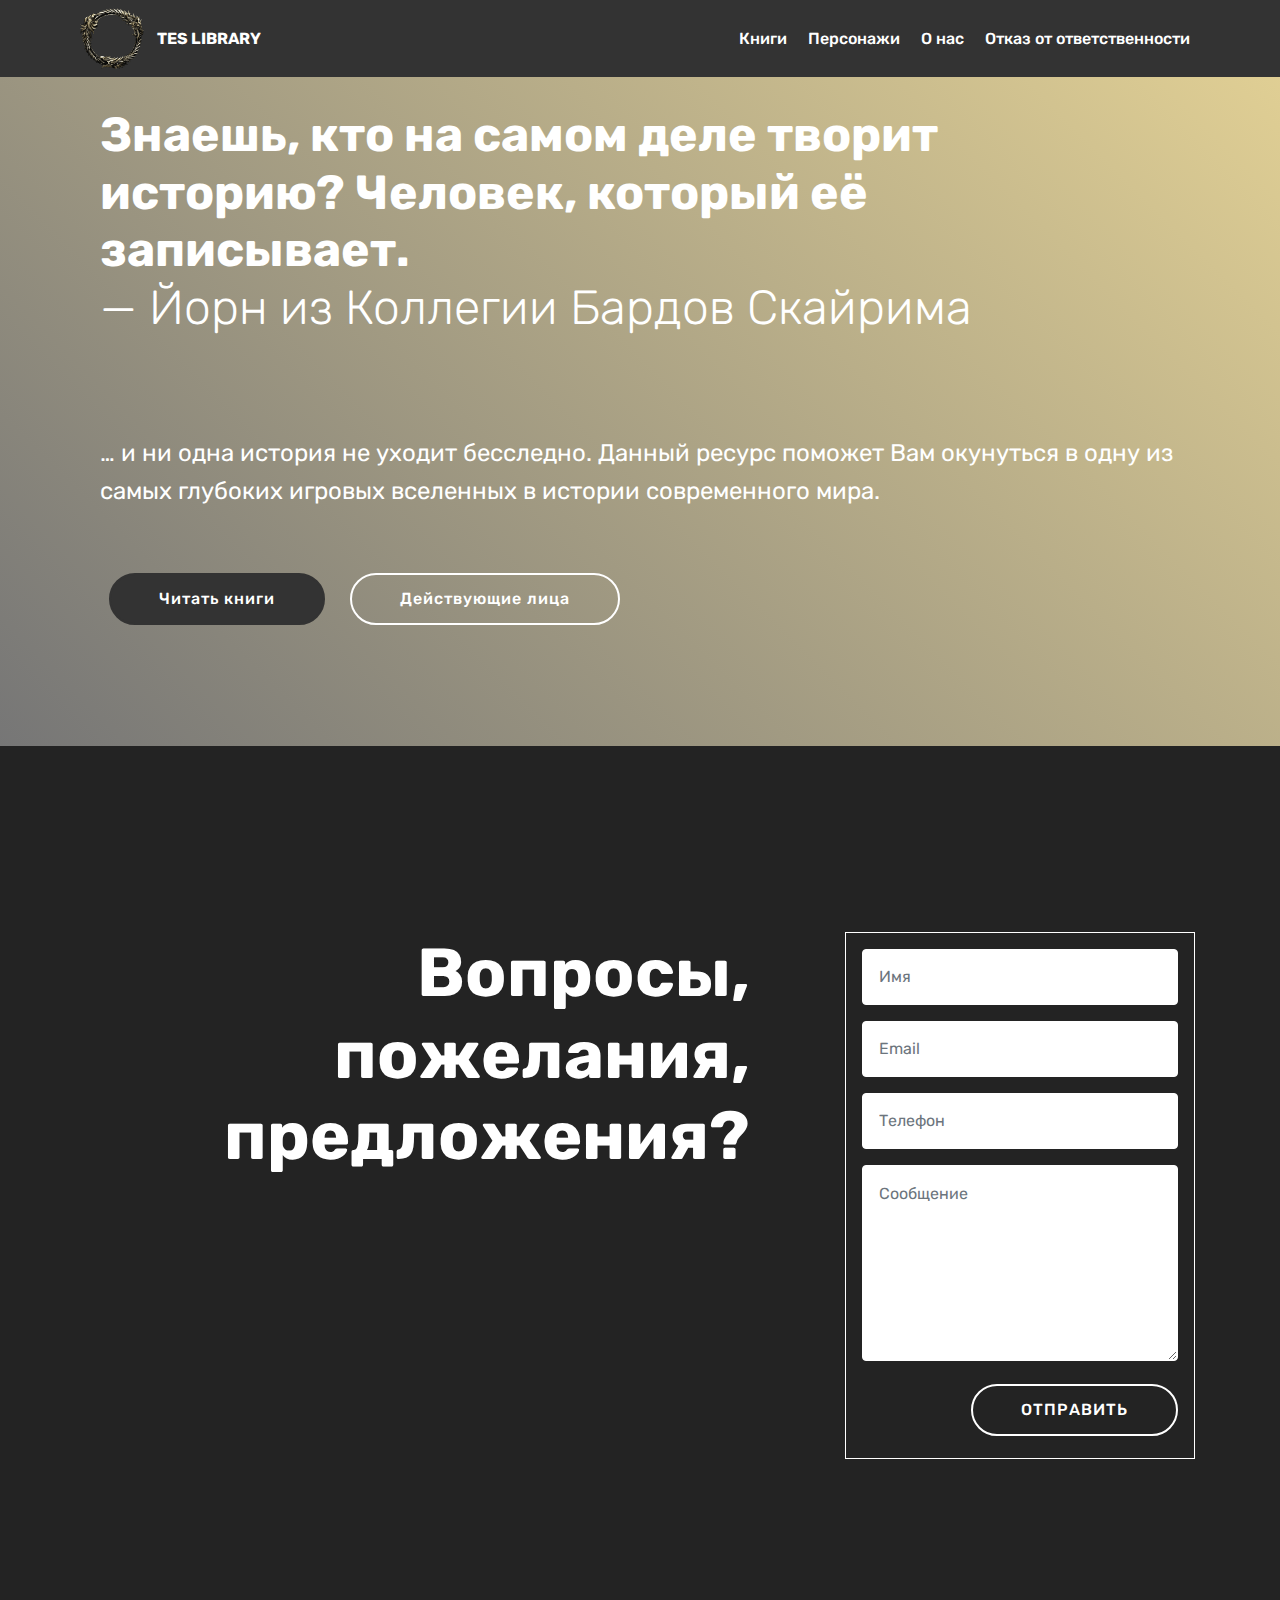
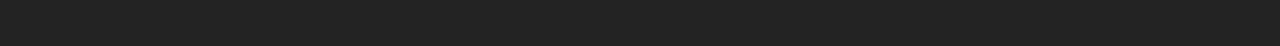
==== commit de8eb433: "create github pages" ====
--- a/index.html
+++ b/index.html
@@ -8,7 +8,7 @@
   <meta name="viewport" content="width=device-width, initial-scale=1, minimum-scale=1">
   <link rel="shortcut icon" href="assets/images/81dlpqlgoojjxayufysp-122x116.png" type="image/x-icon">
   <meta name="description" content="">
-  <title>Home</title>
+  <title>TES Library</title>
   <link rel="stylesheet" href="assets/web/assets/mobirise-icons/mobirise-icons.css">
   <link rel="stylesheet" href="assets/tether/tether.min.css">
   <link rel="stylesheet" href="assets/bootstrap/css/bootstrap.min.css">
@@ -56,7 +56,7 @@
     </nav>
 </section>
 
-<section class="engine"><a href="https://mobirise.info/i">free web creation software</a></section><section class="header11 cid-rihJgWOE3e" id="header11-9">
+<section class="engine"><a href="https://mobirise.info/l">free site templates</a></section><section class="header11 cid-rihJgWOE3e" id="header11-9">
 
     <!-- Block parameters controls (Blue "Gear" panel) -->
     
@@ -94,7 +94,7 @@
     <div class="form-container">
         <div class="media-container-column" data-form-type="formoid">
             <div data-form-alert="" hidden="" class="align-center">Отправлено!</div>
-            <form class="mbr-form" action="https://mobirise.com/" method="post" data-form-title="Mobirise Form"><input type="hidden" name="email" data-form-email="true" value="5bpHec1VFSGsi0i2sozHZeYH9Sbs2ukqjvYmIWT3O6rMFtMA8fcVnVNK/WlCzVybri4dU84wV6LlljpIEegWQL6EDV6+Tz4elAezHGu1z51g9LzbKJCFV5ev92vc1keq">
+            <form class="mbr-form" action="https://mobirise.com/" method="post" data-form-title="Mobirise Form"><input type="hidden" name="email" data-form-email="true" value="evggFyIb71Mh+2+LQbXOYyGy/rbifuEk3VlRvJzREJ3YdI7MWwxd30calNqjUlmr2I/XkS8DyBNp4IxnZ46LOFyNc5zRq4iy7xS1qxg4NoPjWNU28yhbWndN+0HRyqG2">
                 <div data-for="name">
                     <div class="form-group">
                         <input type="text" class="form-control px-3" name="name" data-form-field="Name" placeholder="Имя" required="" id="name-header15-a">
@@ -120,11 +120,7 @@
     </div>
 </div>
     </div>
-    <div class="mbr-arrow hidden-sm-down" aria-hidden="true">
-        <a href="#next">
-            <i class="mbri-down mbr-iconfont"></i>
-        </a>
-    </div>
+    
 </section>
 
 
